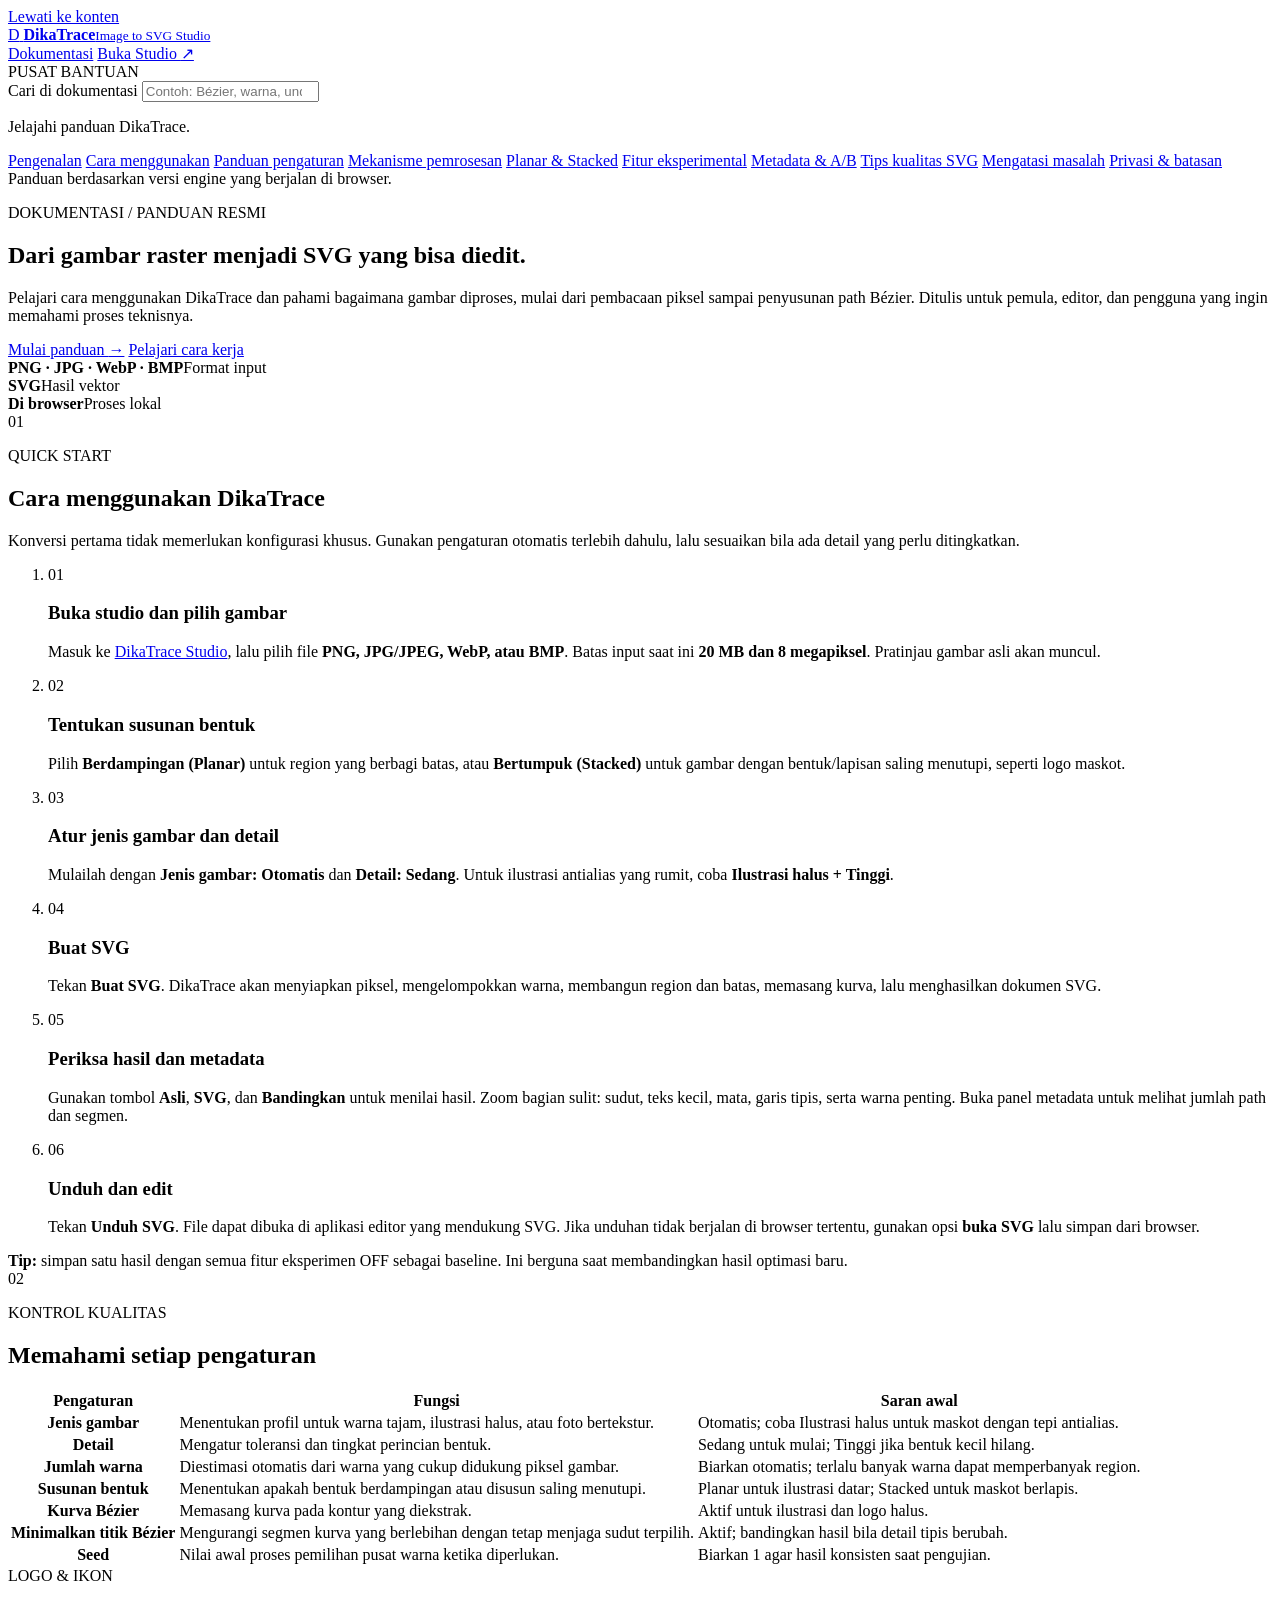
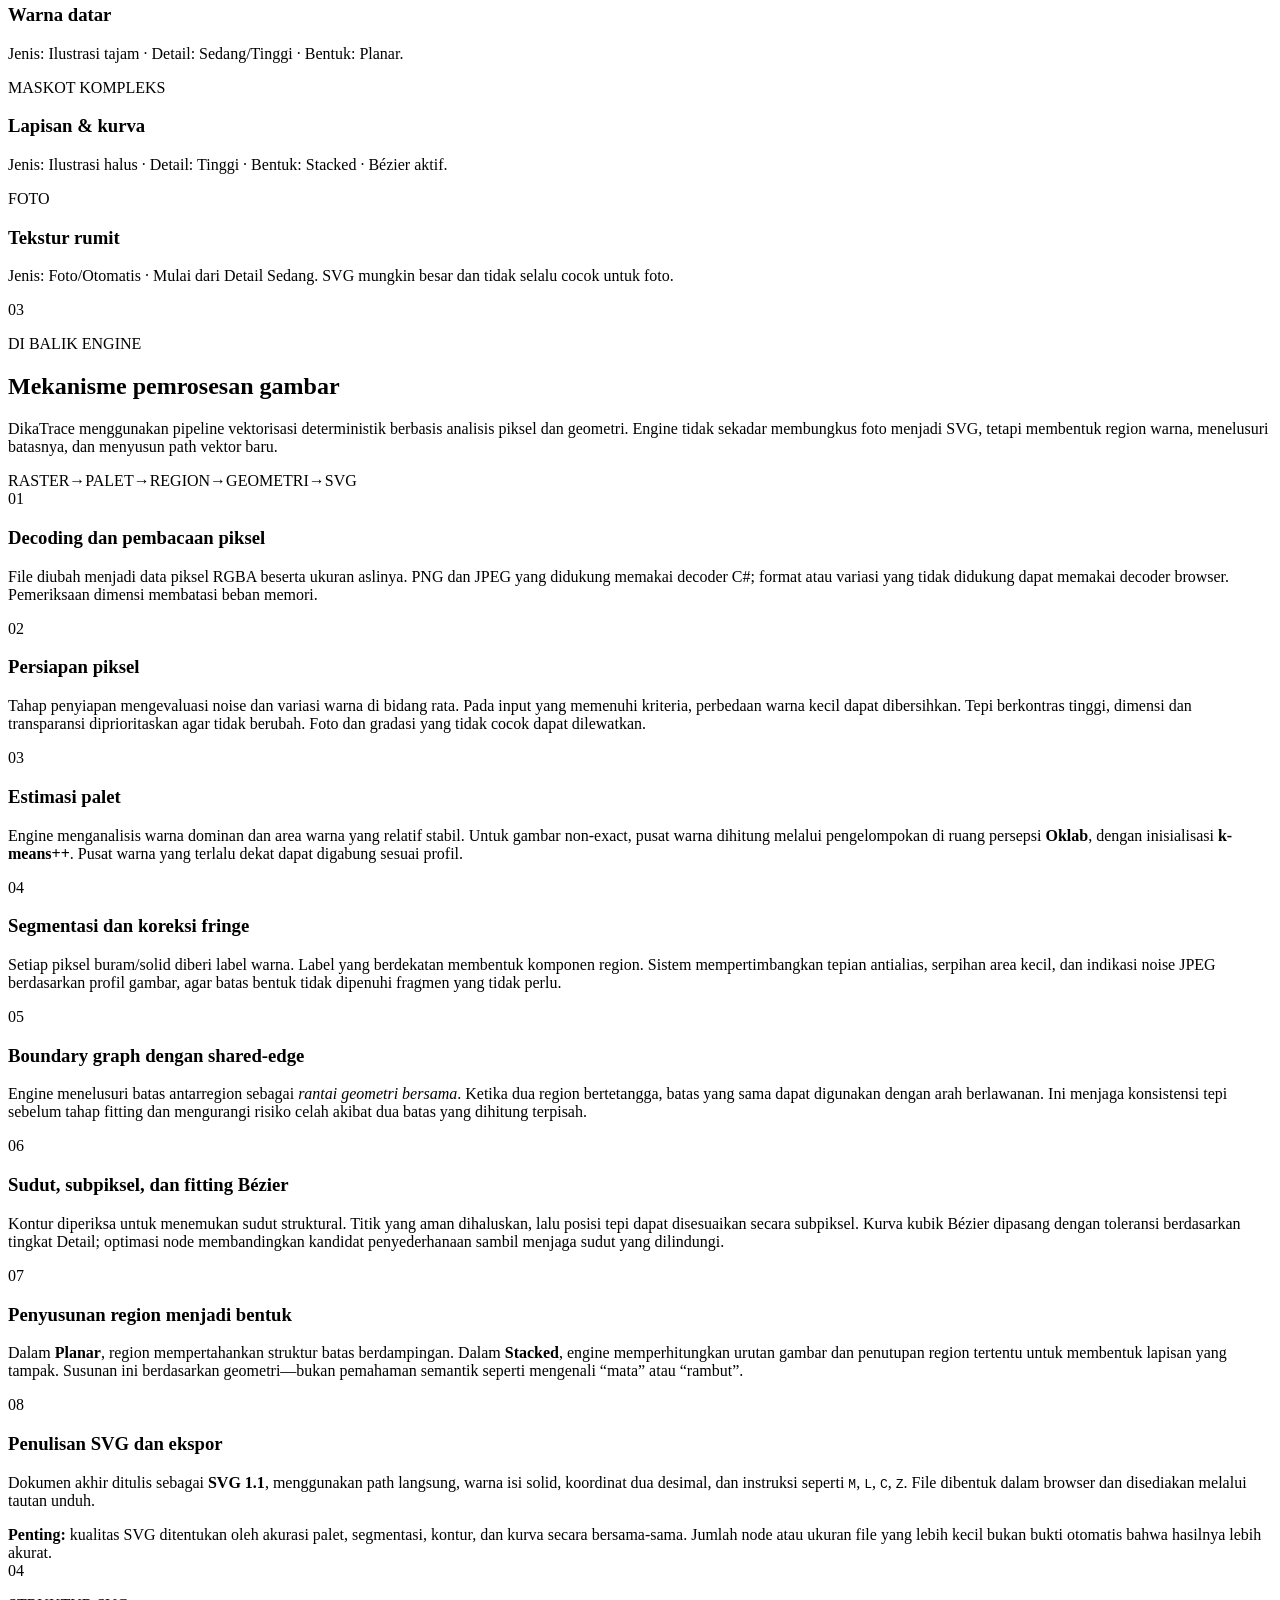
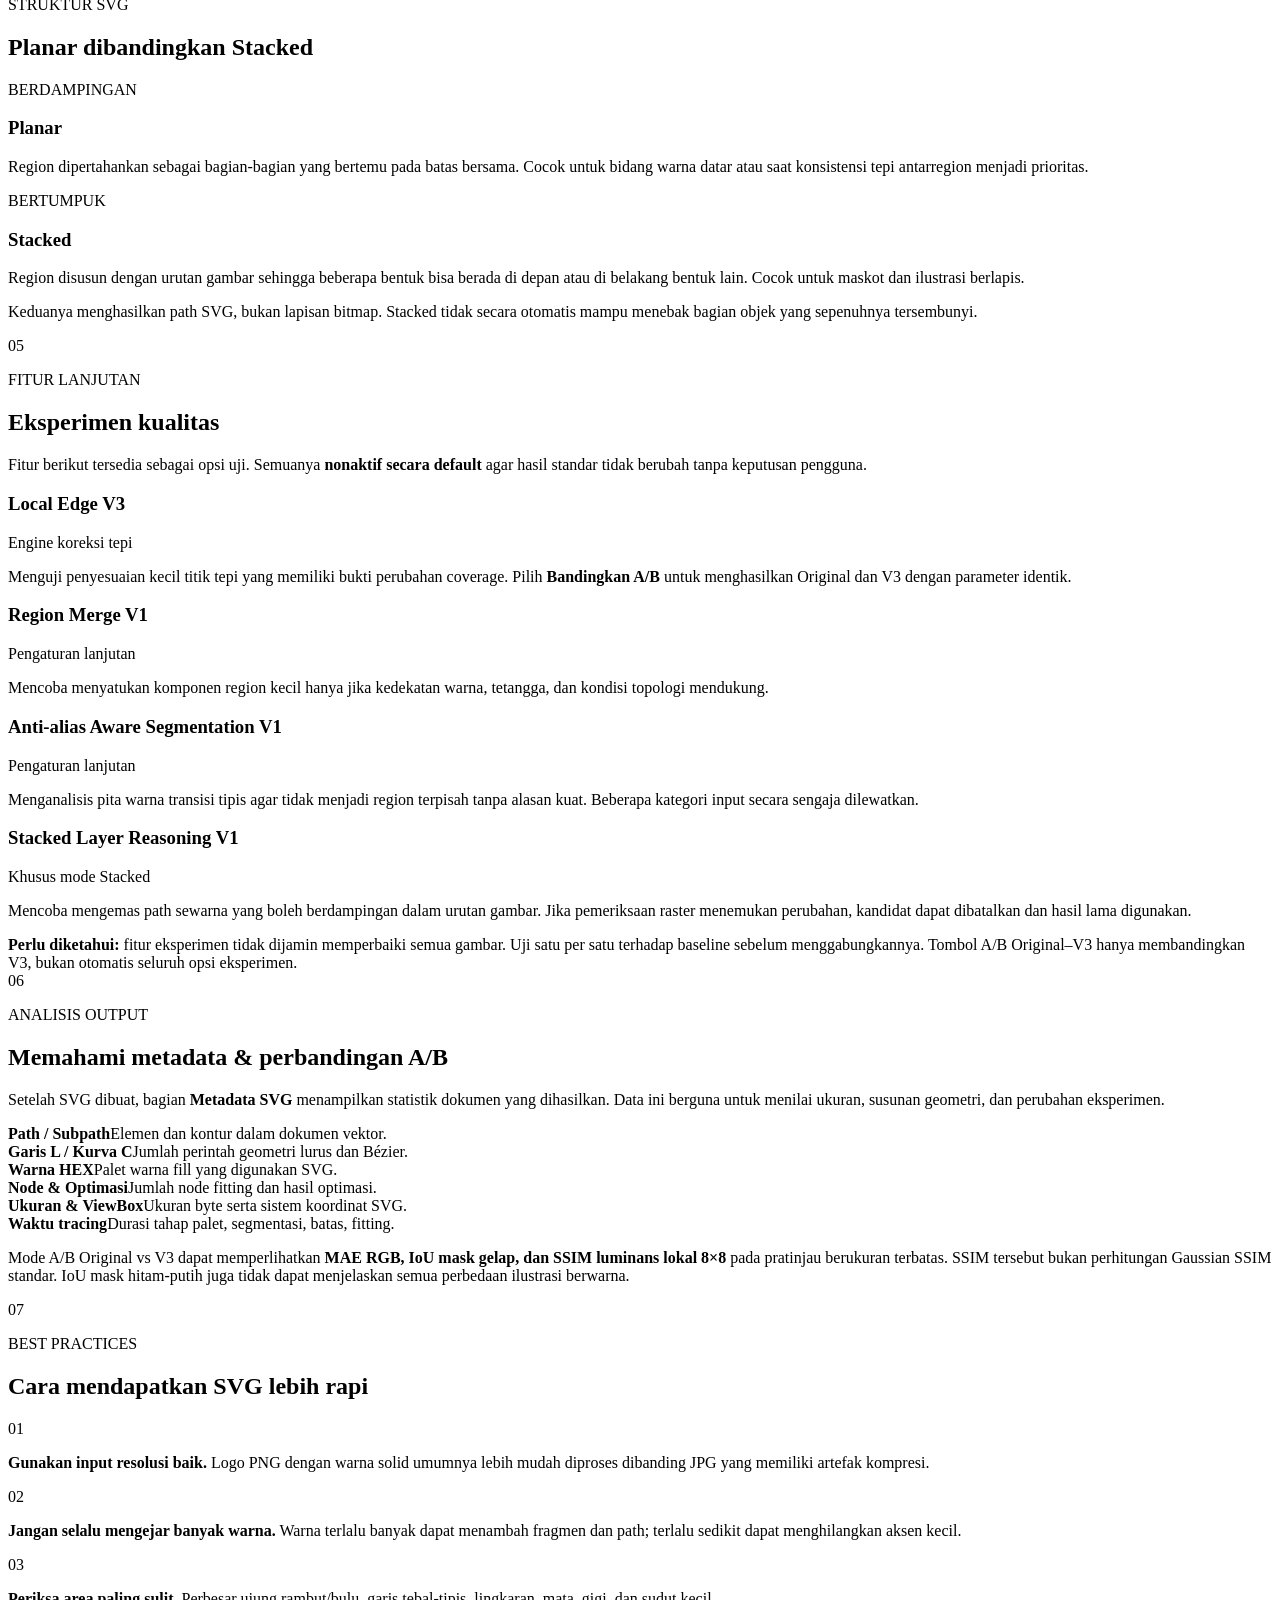
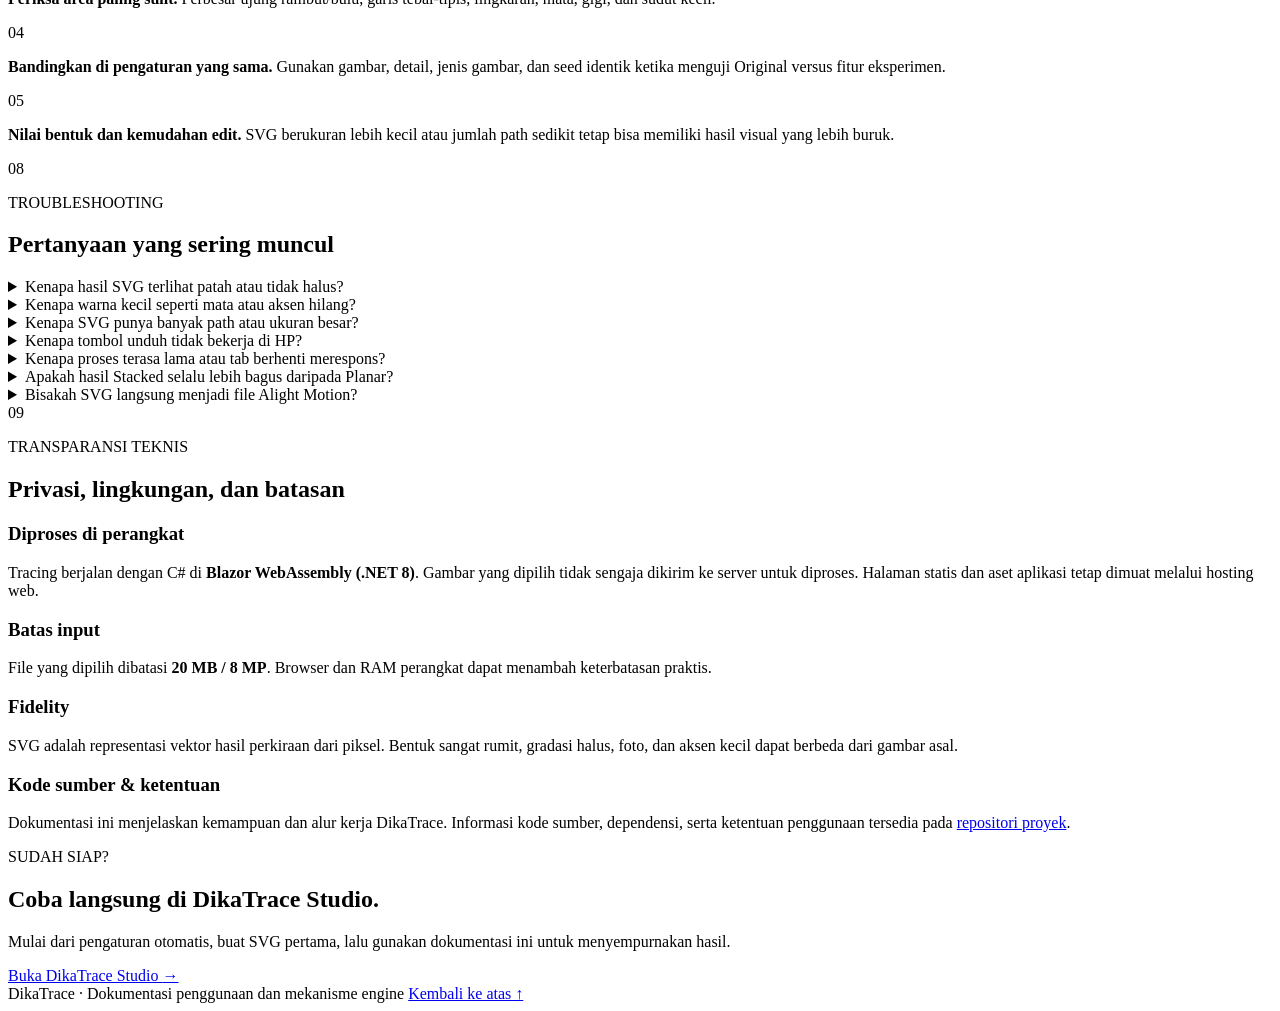
==== Vecto.Browser/wwwroot/docs/index.html @ 9a1c6980 "docs(web): comprehensive Indonesian DikaTrace HTML guide and truthful pipeline walkthrough" ====
<!doctype html>
<html lang="id">
<head>
  <meta charset="utf-8">
  <meta name="viewport" content="width=device-width, initial-scale=1">
  <meta name="theme-color" content="#235b9b">
  <meta name="description" content="Dokumentasi resmi DikaTrace: panduan image-to-SVG, pengaturan kualitas, pipeline vektorisasi, metadata, dan penyelesaian masalah.">
  <title>Dokumentasi DikaTrace — Panduan & Cara Kerja Engine</title>
  <link rel="stylesheet" href="./docs.css?v=1">
  <script type="module" src="./docs.js?v=1"></script>
</head>
<body>
<a class="skip" href="#content">Lewati ke konten</a>
<header class="topbar">
  <div class="topbar-inner">
    <a class="identity" href="../" aria-label="Kembali ke studio DikaTrace">
      <span class="identity-mark" aria-hidden="true">D</span>
      <span><strong>DikaTrace</strong><small>Image to SVG Studio</small></span>
    </a>
    <nav class="top-links" aria-label="Navigasi utama">
      <a class="is-current" href="./" aria-current="page">Dokumentasi</a>
      <a class="studio-link" href="../">Buka Studio <span aria-hidden="true">↗</span></a>
    </nav>
  </div>
</header>
<div class="reading-progress" aria-hidden="true"><span id="reading-progress"></span></div>
<div class="documentation">
  <aside class="sidebar" aria-label="Daftar isi">
    <div class="sidebar-inner">
      <div class="sidebar-caption">PUSAT BANTUAN</div>
      <label class="search-label" for="doc-search">Cari di dokumentasi</label>
      <input id="doc-search" type="search" autocomplete="off" placeholder="Contoh: Bézier, warna, unduh…" aria-describedby="search-result">
      <p id="search-result" class="search-result" aria-live="polite">Jelajahi panduan DikaTrace.</p>
      <nav class="contents" aria-label="Bagian dokumentasi">
        <a href="#pengenalan">Pengenalan</a>
        <a href="#mulai">Cara menggunakan</a>
        <a href="#pengaturan">Panduan pengaturan</a>
        <a href="#pipeline">Mekanisme pemrosesan</a>
        <a href="#mode">Planar & Stacked</a>
        <a href="#eksperimen">Fitur eksperimental</a>
        <a href="#metadata">Metadata & A/B</a>
        <a href="#tips">Tips kualitas SVG</a>
        <a href="#masalah">Mengatasi masalah</a>
        <a href="#privasi">Privasi & batasan</a>
      </nav>
      <div class="sidebar-bottom"><span class="status-dot" aria-hidden="true"></span> Panduan berdasarkan versi engine yang berjalan di browser.</div>
    </div>
  </aside>
  <main class="main" id="content">
    <section id="pengenalan" class="doc-section hero" data-section>
      <p class="eyebrow">DOKUMENTASI / PANDUAN RESMI</p>
      <h1>Dari gambar raster menjadi <span>SVG yang bisa diedit.</span></h1>
      <p class="lead">Pelajari cara menggunakan DikaTrace dan pahami bagaimana gambar diproses, mulai dari pembacaan piksel sampai penyusunan path Bézier. Ditulis untuk pemula, editor, dan pengguna yang ingin memahami proses teknisnya.</p>
      <div class="hero-actions">
        <a class="btn btn-primary" href="#mulai">Mulai panduan <span aria-hidden="true">→</span></a>
        <a class="btn btn-quiet" href="#pipeline">Pelajari cara kerja</a>
      </div>
      <div class="keyfacts" aria-label="Kemampuan utama">
        <div><strong>PNG · JPG · WebP · BMP</strong><span>Format input</span></div>
        <div><strong>SVG</strong><span>Hasil vektor</span></div>
        <div><strong>Di browser</strong><span>Proses lokal</span></div>
      </div>
    </section>

    <section id="mulai" class="doc-section" data-section>
      <div class="section-heading"><span class="section-number">01</span><div><p class="eyebrow">QUICK START</p><h2>Cara menggunakan DikaTrace</h2></div></div>
      <p class="section-intro">Konversi pertama tidak memerlukan konfigurasi khusus. Gunakan pengaturan otomatis terlebih dahulu, lalu sesuaikan bila ada detail yang perlu ditingkatkan.</p>
      <ol class="walkthrough">
        <li><span class="step-icon">01</span><div><h3>Buka studio dan pilih gambar</h3><p>Masuk ke <a href="../">DikaTrace Studio</a>, lalu pilih file <strong>PNG, JPG/JPEG, WebP, atau BMP</strong>. Batas input saat ini <strong>20 MB dan 8 megapiksel</strong>. Pratinjau gambar asli akan muncul.</p></div></li>
        <li><span class="step-icon">02</span><div><h3>Tentukan susunan bentuk</h3><p>Pilih <strong>Berdampingan (Planar)</strong> untuk region yang berbagi batas, atau <strong>Bertumpuk (Stacked)</strong> untuk gambar dengan bentuk/lapisan saling menutupi, seperti logo maskot.</p></div></li>
        <li><span class="step-icon">03</span><div><h3>Atur jenis gambar dan detail</h3><p>Mulailah dengan <strong>Jenis gambar: Otomatis</strong> dan <strong>Detail: Sedang</strong>. Untuk ilustrasi antialias yang rumit, coba <strong>Ilustrasi halus + Tinggi</strong>.</p></div></li>
        <li><span class="step-icon">04</span><div><h3>Buat SVG</h3><p>Tekan <strong>Buat SVG</strong>. DikaTrace akan menyiapkan piksel, mengelompokkan warna, membangun region dan batas, memasang kurva, lalu menghasilkan dokumen SVG.</p></div></li>
        <li><span class="step-icon">05</span><div><h3>Periksa hasil dan metadata</h3><p>Gunakan tombol <strong>Asli</strong>, <strong>SVG</strong>, dan <strong>Bandingkan</strong> untuk menilai hasil. Zoom bagian sulit: sudut, teks kecil, mata, garis tipis, serta warna penting. Buka panel metadata untuk melihat jumlah path dan segmen.</p></div></li>
        <li><span class="step-icon">06</span><div><h3>Unduh dan edit</h3><p>Tekan <strong>Unduh SVG</strong>. File dapat dibuka di aplikasi editor yang mendukung SVG. Jika unduhan tidak berjalan di browser tertentu, gunakan opsi <strong>buka SVG</strong> lalu simpan dari browser.</p></div></li>
      </ol>
      <div class="note"><strong>Tip:</strong> simpan satu hasil dengan semua fitur eksperimen OFF sebagai baseline. Ini berguna saat membandingkan hasil optimasi baru.</div>
    </section>

    <section id="pengaturan" class="doc-section" data-section>
      <div class="section-heading"><span class="section-number">02</span><div><p class="eyebrow">KONTROL KUALITAS</p><h2>Memahami setiap pengaturan</h2></div></div>
      <div class="table-wrap">
        <table>
          <thead><tr><th>Pengaturan</th><th>Fungsi</th><th>Saran awal</th></tr></thead>
          <tbody>
            <tr><th scope="row">Jenis gambar</th><td>Menentukan profil untuk warna tajam, ilustrasi halus, atau foto bertekstur.</td><td>Otomatis; coba Ilustrasi halus untuk maskot dengan tepi antialias.</td></tr>
            <tr><th scope="row">Detail</th><td>Mengatur toleransi dan tingkat perincian bentuk.</td><td>Sedang untuk mulai; Tinggi jika bentuk kecil hilang.</td></tr>
            <tr><th scope="row">Jumlah warna</th><td>Diestimasi otomatis dari warna yang cukup didukung piksel gambar.</td><td>Biarkan otomatis; terlalu banyak warna dapat memperbanyak region.</td></tr>
            <tr><th scope="row">Susunan bentuk</th><td>Menentukan apakah bentuk berdampingan atau disusun saling menutupi.</td><td>Planar untuk ilustrasi datar; Stacked untuk maskot berlapis.</td></tr>
            <tr><th scope="row">Kurva Bézier</th><td>Memasang kurva pada kontur yang diekstrak.</td><td>Aktif untuk ilustrasi dan logo halus.</td></tr>
            <tr><th scope="row">Minimalkan titik Bézier</th><td>Mengurangi segmen kurva yang berlebihan dengan tetap menjaga sudut terpilih.</td><td>Aktif; bandingkan hasil bila detail tipis berubah.</td></tr>
            <tr><th scope="row">Seed</th><td>Nilai awal proses pemilihan pusat warna ketika diperlukan.</td><td>Biarkan 1 agar hasil konsisten saat pengujian.</td></tr>
          </tbody>
        </table>
      </div>
      <div class="preset-grid">
        <article class="preset"><span class="preset-label">LOGO & IKON</span><h3>Warna datar</h3><p>Jenis: Ilustrasi tajam · Detail: Sedang/Tinggi · Bentuk: Planar.</p></article>
        <article class="preset"><span class="preset-label">MASKOT KOMPLEKS</span><h3>Lapisan & kurva</h3><p>Jenis: Ilustrasi halus · Detail: Tinggi · Bentuk: Stacked · Bézier aktif.</p></article>
        <article class="preset"><span class="preset-label">FOTO</span><h3>Tekstur rumit</h3><p>Jenis: Foto/Otomatis · Mulai dari Detail Sedang. SVG mungkin besar dan tidak selalu cocok untuk foto.</p></article>
      </div>
    </section>

    <section id="pipeline" class="doc-section" data-section>
      <div class="section-heading"><span class="section-number">03</span><div><p class="eyebrow">DI BALIK ENGINE</p><h2>Mekanisme pemrosesan gambar</h2></div></div>
      <p class="section-intro">DikaTrace menggunakan pipeline vektorisasi deterministik berbasis analisis piksel dan geometri. Engine tidak sekadar membungkus foto menjadi SVG, tetapi membentuk region warna, menelusuri batasnya, dan menyusun path vektor baru.</p>
      <div class="pipeline-overview" role="img" aria-label="Alur pemrosesan: Input raster, persiapan piksel, palet, segmentasi, boundary graph, fitting Bézier, penyusunan bentuk, SVG">
        <span>RASTER</span><b aria-hidden="true">→</b><span>PALET</span><b aria-hidden="true">→</b><span>REGION</span><b aria-hidden="true">→</b><span>GEOMETRI</span><b aria-hidden="true">→</b><span>SVG</span>
      </div>
      <div class="pipeline-list">
        <article class="pipeline-step"><span>01</span><div><h3>Decoding dan pembacaan piksel</h3><p>File diubah menjadi data piksel RGBA beserta ukuran aslinya. PNG dan JPEG yang didukung memakai decoder C#; format atau variasi yang tidak didukung dapat memakai decoder browser. Pemeriksaan dimensi membatasi beban memori.</p></div></article>
        <article class="pipeline-step"><span>02</span><div><h3>Persiapan piksel</h3><p>Tahap penyiapan mengevaluasi noise dan variasi warna di bidang rata. Pada input yang memenuhi kriteria, perbedaan warna kecil dapat dibersihkan. Tepi berkontras tinggi, dimensi dan transparansi diprioritaskan agar tidak berubah. Foto dan gradasi yang tidak cocok dapat dilewatkan.</p></div></article>
        <article class="pipeline-step"><span>03</span><div><h3>Estimasi palet</h3><p>Engine menganalisis warna dominan dan area warna yang relatif stabil. Untuk gambar non-exact, pusat warna dihitung melalui pengelompokan di ruang persepsi <strong>Oklab</strong>, dengan inisialisasi <strong>k-means++</strong>. Pusat warna yang terlalu dekat dapat digabung sesuai profil.</p></div></article>
        <article class="pipeline-step"><span>04</span><div><h3>Segmentasi dan koreksi fringe</h3><p>Setiap piksel buram/solid diberi label warna. Label yang berdekatan membentuk komponen region. Sistem mempertimbangkan tepian antialias, serpihan area kecil, dan indikasi noise JPEG berdasarkan profil gambar, agar batas bentuk tidak dipenuhi fragmen yang tidak perlu.</p></div></article>
        <article class="pipeline-step"><span>05</span><div><h3>Boundary graph dengan shared-edge</h3><p>Engine menelusuri batas antarregion sebagai <em>rantai geometri bersama</em>. Ketika dua region bertetangga, batas yang sama dapat digunakan dengan arah berlawanan. Ini menjaga konsistensi tepi sebelum tahap fitting dan mengurangi risiko celah akibat dua batas yang dihitung terpisah.</p></div></article>
        <article class="pipeline-step"><span>06</span><div><h3>Sudut, subpiksel, dan fitting Bézier</h3><p>Kontur diperiksa untuk menemukan sudut struktural. Titik yang aman dihaluskan, lalu posisi tepi dapat disesuaikan secara subpiksel. Kurva kubik Bézier dipasang dengan toleransi berdasarkan tingkat Detail; optimasi node membandingkan kandidat penyederhanaan sambil menjaga sudut yang dilindungi.</p></div></article>
        <article class="pipeline-step"><span>07</span><div><h3>Penyusunan region menjadi bentuk</h3><p>Dalam <strong>Planar</strong>, region mempertahankan struktur batas berdampingan. Dalam <strong>Stacked</strong>, engine memperhitungkan urutan gambar dan penutupan region tertentu untuk membentuk lapisan yang tampak. Susunan ini berdasarkan geometri—bukan pemahaman semantik seperti mengenali “mata” atau “rambut”.</p></div></article>
        <article class="pipeline-step"><span>08</span><div><h3>Penulisan SVG dan ekspor</h3><p>Dokumen akhir ditulis sebagai <strong>SVG 1.1</strong>, menggunakan path langsung, warna isi solid, koordinat dua desimal, dan instruksi seperti <code>M</code>, <code>L</code>, <code>C</code>, <code>Z</code>. File dibentuk dalam browser dan disediakan melalui tautan unduh.</p></div></article>
      </div>
      <div class="note"><strong>Penting:</strong> kualitas SVG ditentukan oleh akurasi palet, segmentasi, kontur, dan kurva secara bersama-sama. Jumlah node atau ukuran file yang lebih kecil bukan bukti otomatis bahwa hasilnya lebih akurat.</div>
    </section>

    <section id="mode" class="doc-section" data-section>
      <div class="section-heading"><span class="section-number">04</span><div><p class="eyebrow">STRUKTUR SVG</p><h2>Planar dibandingkan Stacked</h2></div></div>
      <div class="mode-grid">
        <article class="mode-card">
          <div class="mode-visual planar-visual" aria-hidden="true"><i></i><i></i><i></i></div>
          <span class="mode-tag">BERDAMPINGAN</span><h3>Planar</h3>
          <p>Region dipertahankan sebagai bagian-bagian yang bertemu pada batas bersama. Cocok untuk bidang warna datar atau saat konsistensi tepi antarregion menjadi prioritas.</p>
        </article>
        <article class="mode-card">
          <div class="mode-visual stacked-visual" aria-hidden="true"><i></i><i></i><i></i></div>
          <span class="mode-tag">BERTUMPUK</span><h3>Stacked</h3>
          <p>Region disusun dengan urutan gambar sehingga beberapa bentuk bisa berada di depan atau di belakang bentuk lain. Cocok untuk maskot dan ilustrasi berlapis.</p>
        </article>
      </div>
      <p class="fineprint">Keduanya menghasilkan path SVG, bukan lapisan bitmap. Stacked tidak secara otomatis mampu menebak bagian objek yang sepenuhnya tersembunyi.</p>
    </section>

    <section id="eksperimen" class="doc-section" data-section>
      <div class="section-heading"><span class="section-number">05</span><div><p class="eyebrow">FITUR LANJUTAN</p><h2>Eksperimen kualitas</h2></div></div>
      <p class="section-intro">Fitur berikut tersedia sebagai opsi uji. Semuanya <strong>nonaktif secara default</strong> agar hasil standar tidak berubah tanpa keputusan pengguna.</p>
      <div class="feature-list">
        <article><div><h3>Local Edge V3</h3><span>Engine koreksi tepi</span></div><p>Menguji penyesuaian kecil titik tepi yang memiliki bukti perubahan coverage. Pilih <strong>Bandingkan A/B</strong> untuk menghasilkan Original dan V3 dengan parameter identik.</p></article>
        <article><div><h3>Region Merge V1</h3><span>Pengaturan lanjutan</span></div><p>Mencoba menyatukan komponen region kecil hanya jika kedekatan warna, tetangga, dan kondisi topologi mendukung.</p></article>
        <article><div><h3>Anti-alias Aware Segmentation V1</h3><span>Pengaturan lanjutan</span></div><p>Menganalisis pita warna transisi tipis agar tidak menjadi region terpisah tanpa alasan kuat. Beberapa kategori input secara sengaja dilewatkan.</p></article>
        <article><div><h3>Stacked Layer Reasoning V1</h3><span>Khusus mode Stacked</span></div><p>Mencoba mengemas path sewarna yang boleh berdampingan dalam urutan gambar. Jika pemeriksaan raster menemukan perubahan, kandidat dapat dibatalkan dan hasil lama digunakan.</p></article>
      </div>
      <div class="warning"><strong>Perlu diketahui:</strong> fitur eksperimen tidak dijamin memperbaiki semua gambar. Uji satu per satu terhadap baseline sebelum menggabungkannya. Tombol A/B Original–V3 hanya membandingkan V3, bukan otomatis seluruh opsi eksperimen.</div>
    </section>

    <section id="metadata" class="doc-section" data-section>
      <div class="section-heading"><span class="section-number">06</span><div><p class="eyebrow">ANALISIS OUTPUT</p><h2>Memahami metadata & perbandingan A/B</h2></div></div>
      <p>Setelah SVG dibuat, bagian <strong>Metadata SVG</strong> menampilkan statistik dokumen yang dihasilkan. Data ini berguna untuk menilai ukuran, susunan geometri, dan perubahan eksperimen.</p>
      <div class="metric-grid">
        <div><strong>Path / Subpath</strong><span>Elemen dan kontur dalam dokumen vektor.</span></div>
        <div><strong>Garis L / Kurva C</strong><span>Jumlah perintah geometri lurus dan Bézier.</span></div>
        <div><strong>Warna HEX</strong><span>Palet warna fill yang digunakan SVG.</span></div>
        <div><strong>Node & Optimasi</strong><span>Jumlah node fitting dan hasil optimasi.</span></div>
        <div><strong>Ukuran & ViewBox</strong><span>Ukuran byte serta sistem koordinat SVG.</span></div>
        <div><strong>Waktu tracing</strong><span>Durasi tahap palet, segmentasi, batas, fitting.</span></div>
      </div>
      <p>Mode A/B Original vs V3 dapat memperlihatkan <strong>MAE RGB, IoU mask gelap, dan SSIM luminans lokal 8×8</strong> pada pratinjau berukuran terbatas. SSIM tersebut bukan perhitungan Gaussian SSIM standar. IoU mask hitam-putih juga tidak dapat menjelaskan semua perbedaan ilustrasi berwarna.</p>
    </section>

    <section id="tips" class="doc-section" data-section>
      <div class="section-heading"><span class="section-number">07</span><div><p class="eyebrow">BEST PRACTICES</p><h2>Cara mendapatkan SVG lebih rapi</h2></div></div>
      <div class="advice-list">
        <div><span>01</span><p><strong>Gunakan input resolusi baik.</strong> Logo PNG dengan warna solid umumnya lebih mudah diproses dibanding JPG yang memiliki artefak kompresi.</p></div>
        <div><span>02</span><p><strong>Jangan selalu mengejar banyak warna.</strong> Warna terlalu banyak dapat menambah fragmen dan path; terlalu sedikit dapat menghilangkan aksen kecil.</p></div>
        <div><span>03</span><p><strong>Periksa area paling sulit.</strong> Perbesar ujung rambut/bulu, garis tebal-tipis, lingkaran, mata, gigi, dan sudut kecil.</p></div>
        <div><span>04</span><p><strong>Bandingkan di pengaturan yang sama.</strong> Gunakan gambar, detail, jenis gambar, dan seed identik ketika menguji Original versus fitur eksperimen.</p></div>
        <div><span>05</span><p><strong>Nilai bentuk dan kemudahan edit.</strong> SVG berukuran lebih kecil atau jumlah path sedikit tetap bisa memiliki hasil visual yang lebih buruk.</p></div>
      </div>
    </section>

    <section id="masalah" class="doc-section" data-section>
      <div class="section-heading"><span class="section-number">08</span><div><p class="eyebrow">TROUBLESHOOTING</p><h2>Pertanyaan yang sering muncul</h2></div></div>
      <div class="faq">
        <details><summary>Kenapa hasil SVG terlihat patah atau tidak halus?</summary><p>Coba aktifkan Kurva Bézier, naikkan Detail, dan periksa apakah input terlalu kecil atau terkompresi. Jangan langsung mengaktifkan semua eksperimen sekaligus.</p></details>
        <details><summary>Kenapa warna kecil seperti mata atau aksen hilang?</summary><p>Palet otomatis mengutamakan warna yang memiliki dukungan cukup pada sumber. Warna dengan area sangat kecil atau tercampur noise bisa terwakili oleh warna lain. Coba input PNG yang lebih bersih dan bandingkan mode Ilustrasi halus/Tinggi; tidak ada jaminan setiap warna kecil dipertahankan.</p></details>
        <details><summary>Kenapa SVG punya banyak path atau ukuran besar?</summary><p>Gambar rumit memiliki lebih banyak region dan batas. Jumlah path juga dipengaruhi mode Planar/Stacked. Lihat angka segmen L/C dan hasil render, bukan hanya ukuran berkas.</p></details>
        <details><summary>Kenapa tombol unduh tidak bekerja di HP?</summary><p>Coba tautan cadangan <strong>Buka SVG lalu simpan lewat browser</strong>. Beberapa WebView membatasi unduhan dari blob URL. Browser Chrome/Firefox terbaru biasanya lebih kompatibel.</p></details>
        <details><summary>Kenapa proses terasa lama atau tab berhenti merespons?</summary><p>Tracing dan perakitan SVG mengonsumsi CPU dan memori perangkat yang digunakan. Coba input lebih kecil, Detail Sedang, atau kurangi kompleksitas gambar. Pemrosesan lokal tidak otomatis berarti instan.</p></details>
        <details><summary>Apakah hasil Stacked selalu lebih bagus daripada Planar?</summary><p>Tidak. Stacked mengubah struktur tumpukan path dan mungkin lebih cocok untuk gambar tertentu, tetapi bentuk yang sulit tetap perlu dibandingkan secara visual.</p></details>
        <details><summary>Bisakah SVG langsung menjadi file Alight Motion?</summary><p>DikaTrace mengekspor SVG standar. Konversi ke format lain perlu aplikasi atau alat konversi yang mendukung SVG; proses tersebut tidak termasuk ekspor SVG bawaan di halaman ini.</p></details>
      </div>
    </section>

    <section id="privasi" class="doc-section" data-section>
      <div class="section-heading"><span class="section-number">09</span><div><p class="eyebrow">TRANSPARANSI TEKNIS</p><h2>Privasi, lingkungan, dan batasan</h2></div></div>
      <div class="privacy-grid">
        <div><h3>Diproses di perangkat</h3><p>Tracing berjalan dengan C# di <strong>Blazor WebAssembly (.NET 8)</strong>. Gambar yang dipilih tidak sengaja dikirim ke server untuk diproses. Halaman statis dan aset aplikasi tetap dimuat melalui hosting web.</p></div>
        <div><h3>Batas input</h3><p>File yang dipilih dibatasi <strong>20 MB / 8 MP</strong>. Browser dan RAM perangkat dapat menambah keterbatasan praktis.</p></div>
        <div><h3>Fidelity</h3><p>SVG adalah representasi vektor hasil perkiraan dari piksel. Bentuk sangat rumit, gradasi halus, foto, dan aksen kecil dapat berbeda dari gambar asal.</p></div>
        <div><h3>Kode sumber & ketentuan</h3><p>Dokumentasi ini menjelaskan kemampuan dan alur kerja DikaTrace. Informasi kode sumber, dependensi, serta ketentuan penggunaan tersedia pada <a href="https://github.com/akidwush/Vectowasm" target="_blank" rel="noopener noreferrer">repositori proyek</a>.</p></div>
      </div>
    </section>

    <section class="end-cta" aria-label="Buka aplikasi">
      <p class="eyebrow">SUDAH SIAP?</p>
      <h2>Coba langsung di DikaTrace Studio.</h2>
      <p>Mulai dari pengaturan otomatis, buat SVG pertama, lalu gunakan dokumentasi ini untuk menyempurnakan hasil.</p>
      <a class="btn btn-light" href="../">Buka DikaTrace Studio <span aria-hidden="true">→</span></a>
    </section>
    <footer class="footer">
      <span>DikaTrace · Dokumentasi penggunaan dan mekanisme engine</span>
      <a href="#pengenalan">Kembali ke atas ↑</a>
    </footer>
  </main>
</div>
</body>
</html>
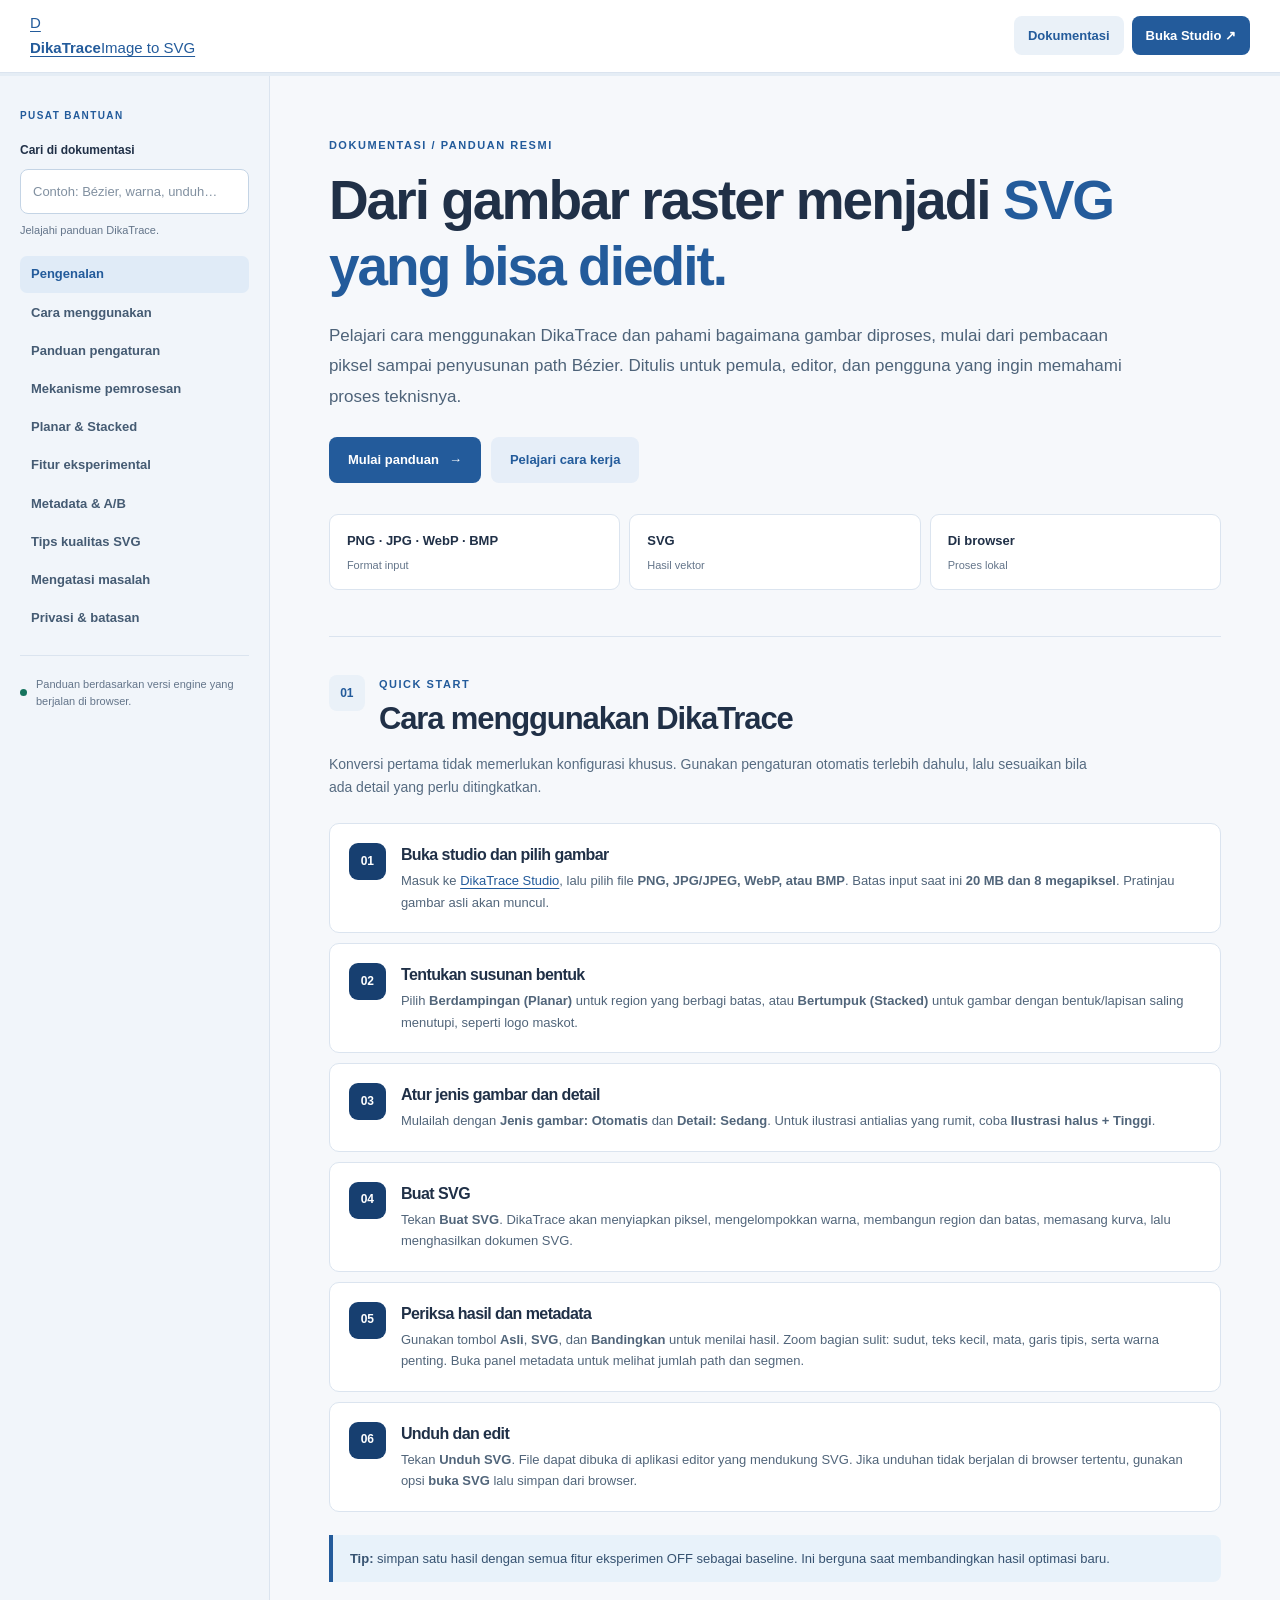
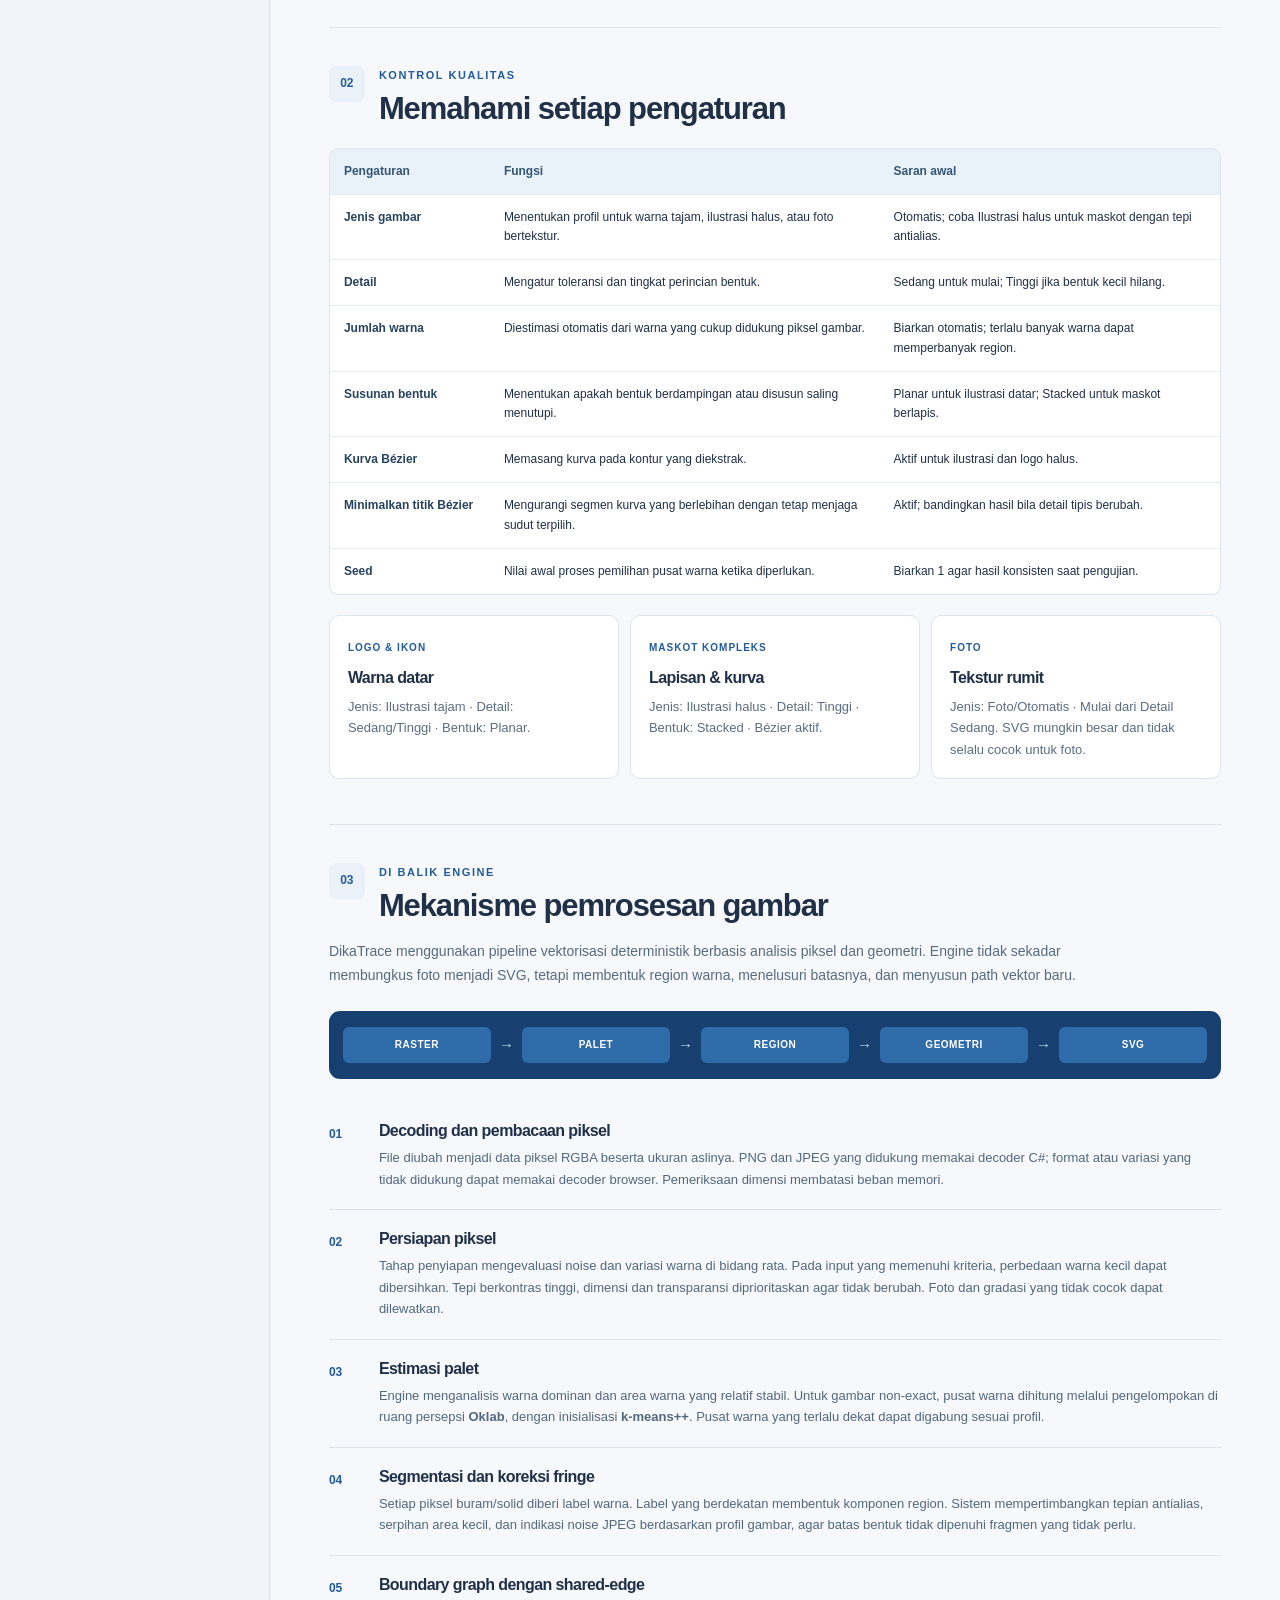
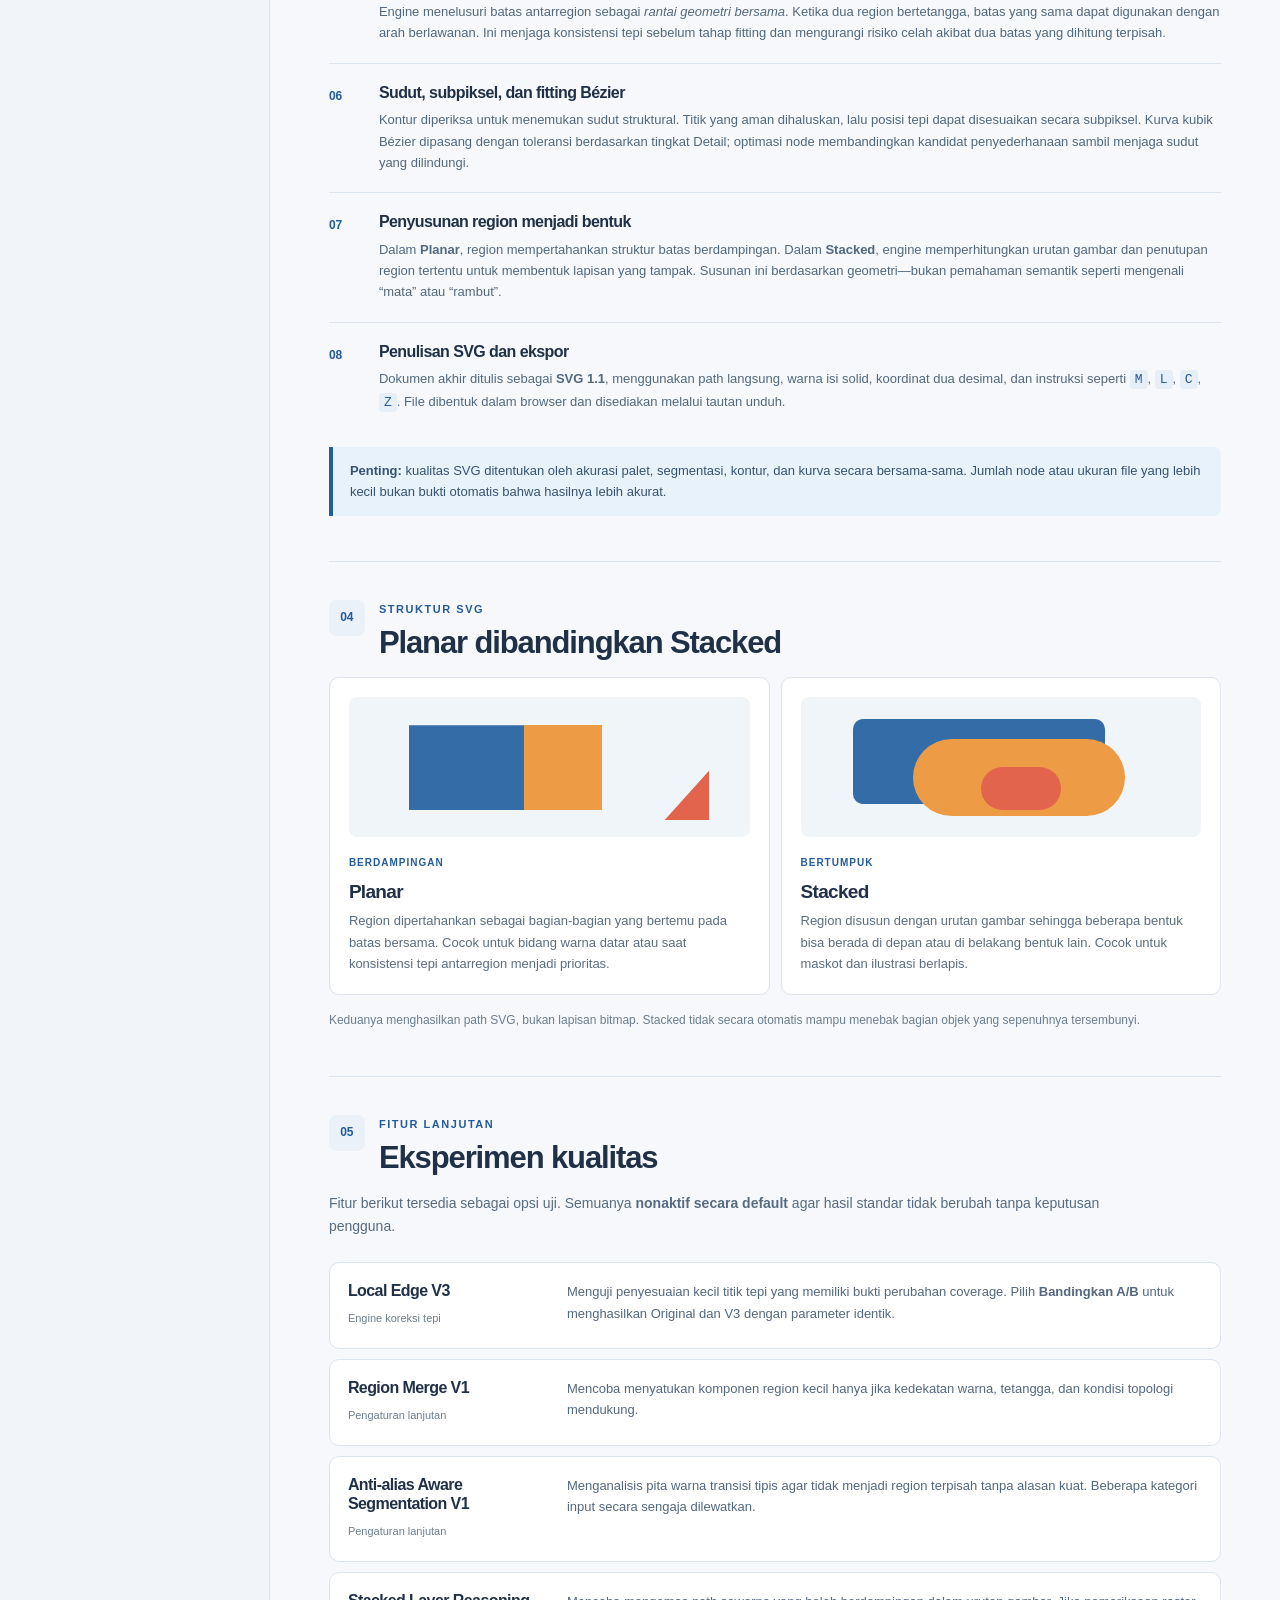
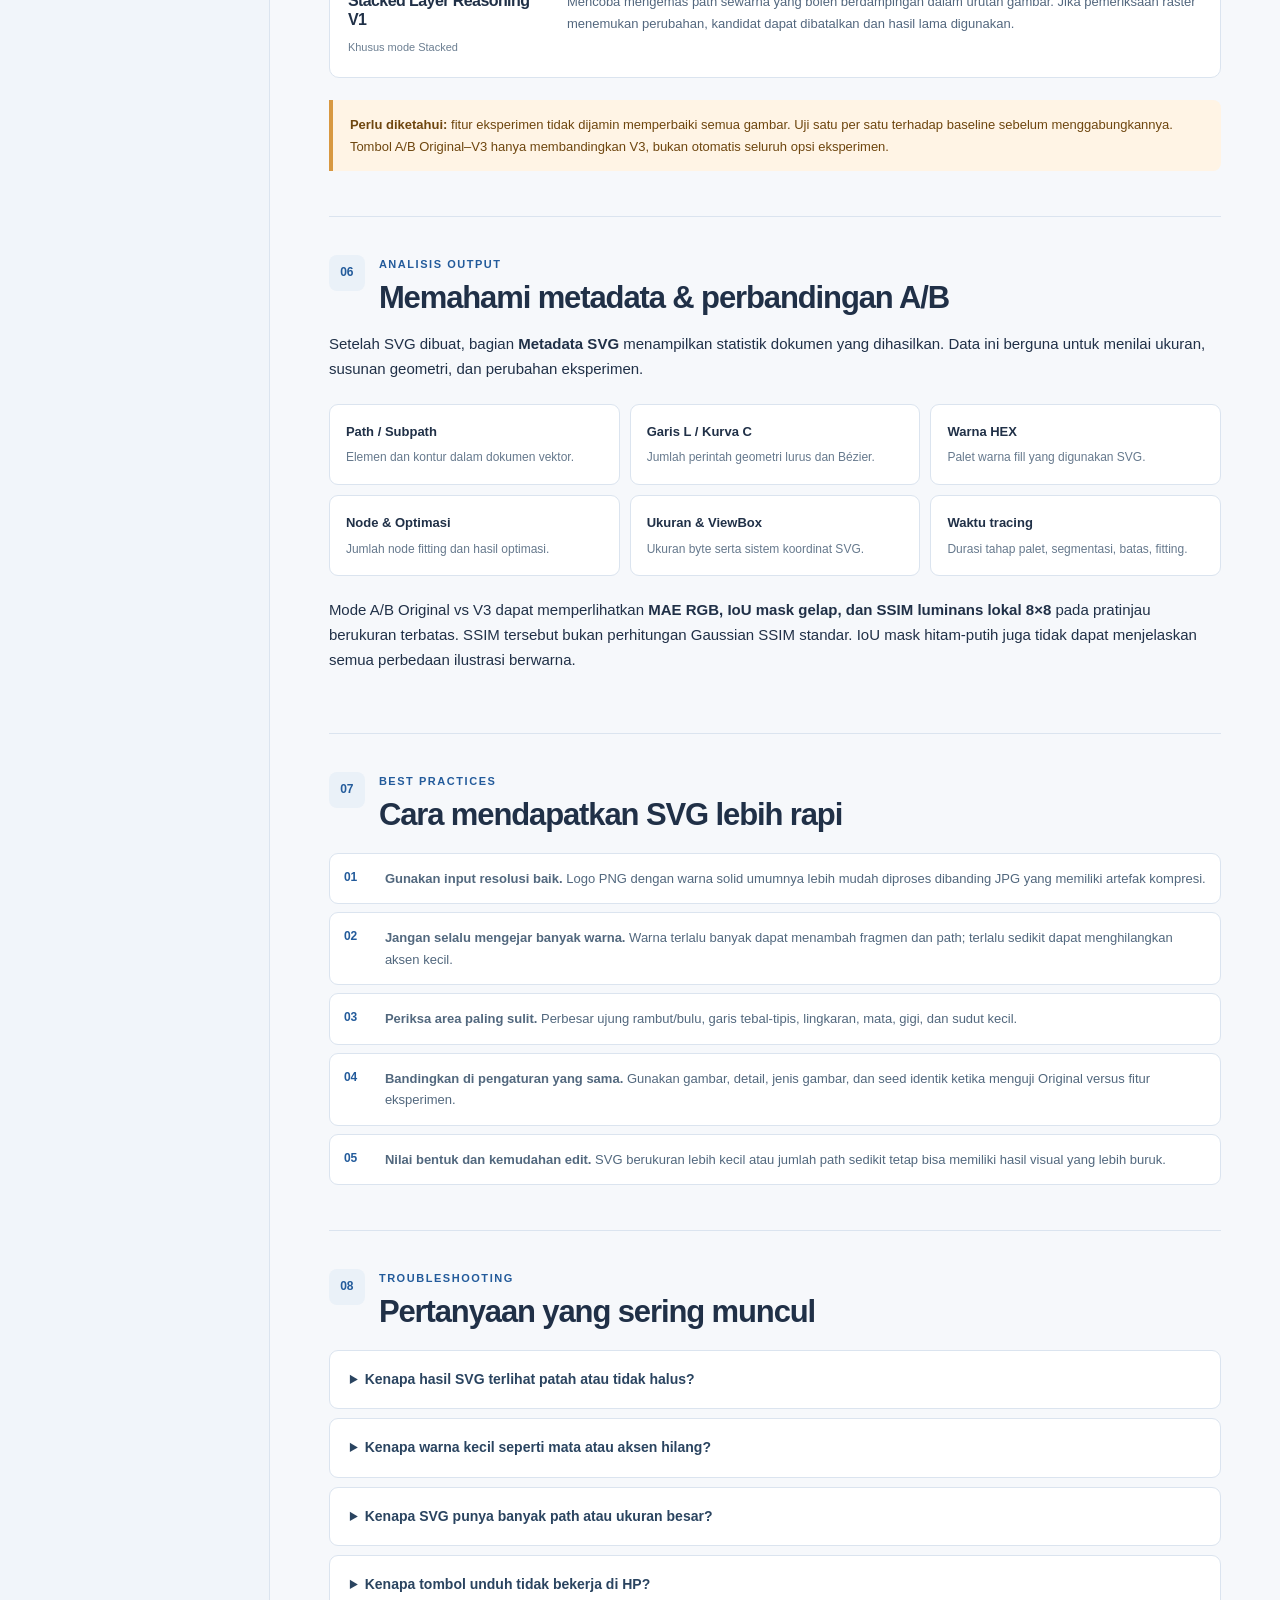
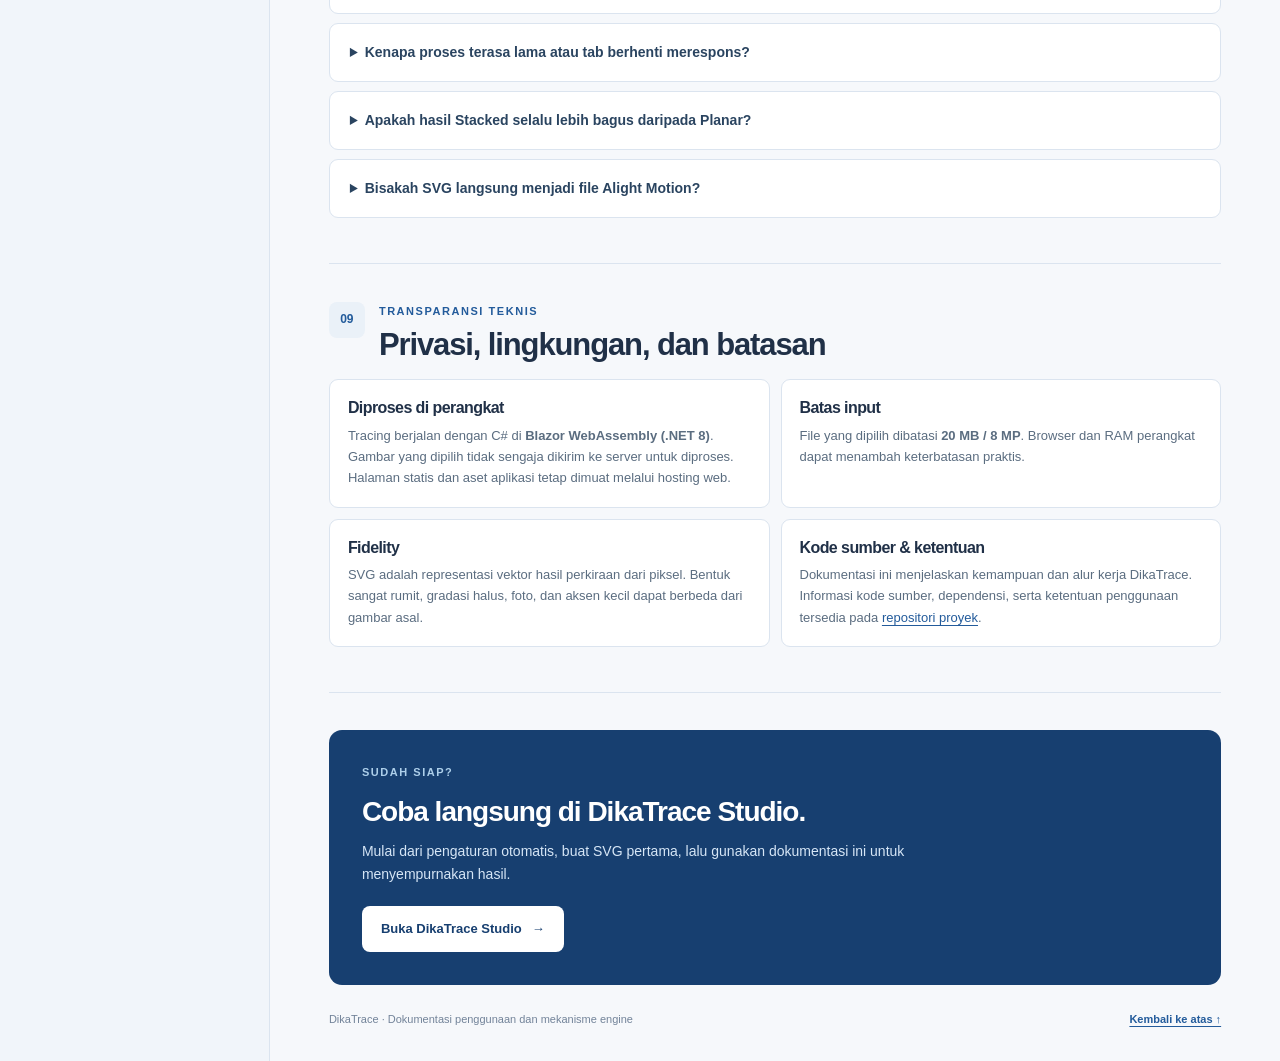
==== commit f6974a8d: "fix(docs): reuse exact DikaTrace Studio gold D mark, brand title/subtitle and header theme color" ====
--- a/Vecto.Browser/wwwroot/docs/index.html
+++ b/Vecto.Browser/wwwroot/docs/index.html
@@ -3,19 +3,19 @@
 <head>
   <meta charset="utf-8">
   <meta name="viewport" content="width=device-width, initial-scale=1">
-  <meta name="theme-color" content="#235b9b">
+  <meta name="theme-color" content="#245c9b">
   <meta name="description" content="Dokumentasi resmi DikaTrace: panduan image-to-SVG, pengaturan kualitas, pipeline vektorisasi, metadata, dan penyelesaian masalah.">
   <title>Dokumentasi DikaTrace — Panduan & Cara Kerja Engine</title>
-  <link rel="stylesheet" href="./docs.css?v=1">
+  <link rel="stylesheet" href="./docs.css?v=2">
   <script type="module" src="./docs.js?v=1"></script>
 </head>
 <body>
 <a class="skip" href="#content">Lewati ke konten</a>
 <header class="topbar">
   <div class="topbar-inner">
-    <a class="identity" href="../" aria-label="Kembali ke studio DikaTrace">
-      <span class="identity-mark" aria-hidden="true">D</span>
-      <span><strong>DikaTrace</strong><small>Image to SVG Studio</small></span>
+    <a class="brand" href="../" aria-label="DikaTrace — kembali ke studio">
+      <span class="brand-initial" aria-hidden="true">D</span>
+      <div class="brand-name"><strong>DikaTrace</strong><span>Image to SVG</span></div>
     </a>
     <nav class="top-links" aria-label="Navigasi utama">
       <a class="is-current" href="./" aria-current="page">Dokumentasi</a>
--- a/Vecto.Browser/wwwroot/docs/docs.css
+++ b/Vecto.Browser/wwwroot/docs/docs.css
@@ -0,0 +1,199 @@
+/* DikaTrace Docs — flat, responsive, typography-first. No images or third-party CSS. */
+:root {
+  --ink:#203047; --muted:#64758a; --navy:#173f70; --blue:#235b9b;
+  --blue-2:#2b6bb1; --soft:#eaf1f8; --surface:#ffffff; --paper:#f6f8fb;
+  --line:#dbe4ef; --green:#15735d; --warn:#8e4e09;
+  font-family:Inter,ui-sans-serif,-apple-system,BlinkMacSystemFont,"Segoe UI",Arial,sans-serif;
+  color:var(--ink);background:var(--paper);font-size:15px;line-height:1.65;
+}
+*{box-sizing:border-box}
+html{scroll-behavior:smooth;scroll-padding-top:96px}
+body{margin:0;min-width:280px}
+a{color:var(--blue);text-underline-offset:3px}
+a:hover{color:var(--navy)}
+button,input{font:inherit}
+a:focus-visible,button:focus-visible,input:focus-visible,summary:focus-visible{
+  outline:3px solid #8ab8ee;outline-offset:3px
+}
+[hidden]{display:none!important}
+.skip{position:fixed;top:-100px;left:10px;z-index:30;padding:10px 15px;background:white}
+.skip:focus{top:10px}
+.topbar{background:#fff;border-bottom:1px solid var(--line);position:sticky;top:0;z-index:10}
+.topbar-inner{max-width:1440px;margin:auto;padding:11px 30px;display:flex;align-items:center;justify-content:space-between;gap:20px}
+.identity{display:flex;align-items:center;gap:11px;text-decoration:none;color:var(--ink)}
+.identity-mark{display:grid;place-items:center;width:42px;height:42px;flex-shrink:0;background:var(--blue);color:#fff;font-family:Georgia,serif;font-size:29px;font-weight:700;border-radius:9px}
+.identity strong{display:block;letter-spacing:-.035em;font-size:20px;line-height:1.25}
+.identity small{display:block;color:var(--muted);font-size:11px;line-height:1.3}
+.top-links{display:flex;gap:8px;align-items:center;white-space:nowrap}
+.top-links a{font-size:13px;text-decoration:none;font-weight:650;padding:9px 14px;border-radius:8px}
+.top-links .is-current{color:var(--blue);background:var(--soft)}
+.top-links .studio-link{color:#fff;background:var(--blue)}
+.top-links .studio-link:hover{background:var(--navy)}
+.reading-progress{height:3px;background:#e5edf5;position:sticky;top:65px;z-index:11}
+.reading-progress span{display:block;background:var(--green);width:0;height:100%;transition:width .1s linear}
+.documentation{display:grid;grid-template-columns:minmax(230px,270px) minmax(0,1fr);max-width:1440px;margin:0 auto}
+.sidebar{border-right:1px solid var(--line);min-width:0;background:#f1f5fa}
+.sidebar-inner{position:sticky;top:78px;padding:29px 20px 30px;max-height:calc(100dvh - 84px);overflow-y:auto}
+.sidebar-caption{color:var(--blue);font-size:10px;letter-spacing:.14em;font-weight:800;margin-bottom:17px}
+.search-label{display:block;font-size:12px;font-weight:700;margin-bottom:8px}
+#doc-search{width:100%;border:1px solid #c4d4e5;background:#fff;border-radius:8px;padding:11px 12px;font-size:13px;color:var(--ink);appearance:auto}
+#doc-search::placeholder{color:#8190a0}
+.search-result{font-size:11px;color:var(--muted);margin:7px 0 17px;min-height:17px}
+.contents{display:flex;flex-direction:column;gap:2px}
+.contents a{color:#455b73;text-decoration:none;font-size:13px;font-weight:550;border-radius:7px;padding:9px 11px;line-height:1.4}
+.contents a:hover,.contents a.active{color:var(--blue);background:#e0ebf7}
+.contents a.active{font-weight:750}
+.sidebar-bottom{display:flex;align-items:center;gap:9px;color:var(--muted);font-size:11px;border-top:1px solid var(--line);padding-top:20px;margin-top:19px;line-height:1.5}
+.status-dot{flex:0 0 7px;width:7px;height:7px;background:var(--green);border-radius:50%}
+.main{min-width:0;padding:29px clamp(20px,4.6vw,72px) 35px;max-width:1100px;width:100%;margin:0 auto}
+.doc-section{padding:38px 0 45px;border-bottom:1px solid var(--line);scroll-margin-top:95px}
+.hero{padding-top:31px;padding-bottom:46px}
+.eyebrow{font-size:11px;font-weight:800;letter-spacing:.14em;color:var(--blue);margin:0 0 13px}
+h1,h2,h3,p{overflow-wrap:break-word}
+h1,h2,h3{line-height:1.2;letter-spacing:-.036em}
+h1{max-width:830px;font-weight:800;font-size:clamp(32px,4.4vw,55px);margin:0}
+h1 span{color:var(--blue)}
+h2{font-size:clamp(23px,2.6vw,31px);margin:0}
+h3{font-size:16px;margin:0 0 7px;font-weight:750}
+p{margin:0 0 15px}
+.lead{font-size:clamp(14px,1.7vw,17px);color:#4e6379;line-height:1.8;max-width:800px;margin:22px 0 25px}
+.hero-actions{display:flex;gap:10px;flex-wrap:wrap}
+.btn{display:inline-flex;gap:10px;align-items:center;justify-content:center;padding:12px 19px;font-weight:750;font-size:13px;text-decoration:none;border-radius:8px}
+.btn-primary{background:var(--blue);color:#fff}
+.btn-primary:hover{background:var(--navy);color:#fff}
+.btn-quiet{background:#e6eef8;color:var(--blue)}
+.btn-light{background:white;color:var(--navy)}
+.keyfacts{display:grid;grid-template-columns:repeat(3,minmax(0,1fr));gap:9px;margin-top:31px}
+.keyfacts>div{padding:15px 17px;background:#fff;border:1px solid var(--line);border-radius:9px;min-width:0}
+.keyfacts strong{display:block;font-size:13px}
+.keyfacts span{display:block;font-size:11px;color:var(--muted);margin-top:5px}
+.section-heading{display:flex;gap:14px;align-items:start;margin-bottom:16px}
+.section-number{width:36px;height:36px;flex:0 0 36px;border-radius:8px;color:var(--blue);background:var(--soft);font-size:12px;font-weight:800;display:grid;place-items:center}
+.section-heading .eyebrow{margin:0 0 6px}
+.section-intro{color:#566b81;max-width:780px;font-size:14px;margin-bottom:24px}
+.walkthrough{padding:0;margin:23px 0;list-style:none;display:grid;gap:10px}
+.walkthrough>li{display:flex;align-items:flex-start;gap:15px;background:#fff;border:1px solid var(--line);padding:19px;border-radius:10px}
+.step-icon{display:grid;place-items:center;background:var(--navy);color:white;width:37px;height:37px;border-radius:9px;flex:0 0 37px;font-size:12px;font-weight:800}
+.walkthrough h3{margin:2px 0 6px}
+.walkthrough p{margin:0;font-size:13px;color:#51657a}
+.note{background:#e8f2fa;border-left:4px solid var(--blue);color:#375371;padding:13px 17px;border-radius:0 8px 8px 0;font-size:13px;line-height:1.65}
+.warning{background:#fff4e5;border-left:4px solid #d89840;color:#6e460f;padding:14px 17px;border-radius:0 8px 8px 0;font-size:13px}
+.table-wrap{overflow:auto;background:white;border:1px solid var(--line);border-radius:9px;margin:20px 0}
+table{border-collapse:collapse;width:100%;min-width:570px}
+th,td{font-size:12px;text-align:left;vertical-align:top;padding:13px 14px;border-bottom:1px solid #e5ecf3;line-height:1.6}
+thead th{background:#e9f1f9;color:#345574;font-size:12px}
+tbody th{width:160px;color:#28435e}
+tbody tr:last-child td,tbody tr:last-child th{border-bottom:0}
+.preset-grid,.mode-grid,.privacy-grid{display:grid;grid-template-columns:repeat(2,minmax(0,1fr));gap:11px}
+.preset-grid{grid-template-columns:repeat(3,minmax(0,1fr))}
+.preset{background:#fff;border:1px solid var(--line);border-radius:10px;padding:18px}
+.preset-label,.mode-tag{color:var(--blue);letter-spacing:.1em;font-weight:800;font-size:10px}
+.preset h3{margin:9px 0}
+.preset p,.mode-card p,.privacy-grid p{color:#5b6d80;font-size:13px;margin-bottom:0}
+.pipeline-overview{background:var(--navy);color:#fff;border-radius:11px;padding:16px 14px;display:flex;align-items:center;justify-content:space-between;gap:8px;flex-wrap:wrap;margin:23px 0}
+.pipeline-overview span{background:#2f6ba9;border-radius:6px;flex:1 1 93px;min-width:65px;padding:10px 7px;text-align:center;font-size:10px;font-weight:800;letter-spacing:.05em}
+.pipeline-overview b{font-size:15px;font-weight:600;color:#bfd7ed}
+.pipeline-list{display:grid;gap:0}
+.pipeline-step{display:flex;gap:18px;padding:19px 0;border-bottom:1px solid var(--line)}
+.pipeline-step:last-child{border-bottom:0}
+.pipeline-step>span{color:var(--blue);font-size:12px;font-weight:800;flex:0 0 32px;padding-top:4px}
+.pipeline-step h3{margin:0 0 7px}
+.pipeline-step p{color:#52687e;font-size:13px;margin:0}
+.pipeline-step code{background:#e6eef8;color:#245b98;padding:2px 5px;border-radius:4px}
+#pipeline .note{margin-top:15px}
+.mode-card{border:1px solid var(--line);border-radius:10px;padding:19px;background:#fff}
+.mode-visual{height:140px;background:#f0f5fa;border-radius:8px;position:relative;overflow:hidden;margin-bottom:18px}
+.mode-visual i{display:block;position:absolute;width:115px;height:85px}
+.planar-visual i:first-child{left:15%;top:28px;background:#346ca8;clip-path:polygon(0 0,100% 0,100% 100%,0 100%)}
+.planar-visual i:nth-child(2){left:calc(15% + 115px);top:28px;background:#ed9c45;width:78px}
+.planar-visual i:nth-child(3){right:10%;bottom:17px;background:#e2644c;width:45px;height:50px;clip-path:polygon(0 100%,100% 100%,100% 0)}
+.stacked-visual i:first-child{left:13%;top:22px;background:#346ca8;width:63%;height:85px;border-radius:10px}
+.stacked-visual i:nth-child(2){left:28%;top:42px;background:#ed9c45;width:53%;height:77px;border-radius:45px}
+.stacked-visual i:nth-child(3){left:45%;top:70px;background:#e2644c;width:20%;height:43px;border-radius:45px}
+.mode-tag{display:block;margin-bottom:9px}
+.mode-card h3{font-size:19px}
+.fineprint{font-size:12px;color:#6b7d91;margin:16px 0 0}
+.feature-list{display:grid;gap:10px;margin:19px 0 22px}
+.feature-list article{background:#fff;border:1px solid var(--line);border-radius:10px;padding:18px;display:grid;grid-template-columns:minmax(140px,200px) minmax(0,1fr);gap:19px}
+.feature-list article h3{margin:0 0 5px}
+.feature-list article span{font-size:11px;color:#6b7e91}
+.feature-list article p{margin:0;font-size:13px;color:#53677e}
+.metric-grid{display:grid;grid-template-columns:repeat(3,minmax(0,1fr));gap:10px;margin:22px 0}
+.metric-grid>div{background:#fff;border:1px solid var(--line);border-radius:9px;padding:16px}
+.metric-grid strong{display:block;font-size:13px;margin-bottom:6px}
+.metric-grid span{font-size:12px;color:#66798d;display:block}
+.advice-list{display:grid;gap:8px;margin-top:20px}
+.advice-list>div{display:flex;gap:15px;align-items:start;padding:14px;background:white;border:1px solid var(--line);border-radius:9px}
+.advice-list span{font-weight:800;color:var(--blue);font-size:12px;flex:0 0 26px}
+.advice-list p{font-size:13px;margin:0;color:#52687e}
+.faq{display:grid;gap:9px;margin-top:20px}
+.faq details{background:#fff;border:1px solid var(--line);border-radius:9px;padding:0 16px}
+.faq summary{font-size:14px;font-weight:700;padding:17px 4px;cursor:pointer;color:#2a4460}
+.faq details[open]{background:#f9fbfe;border-color:#b8cfe7}
+.faq details p{font-size:13px;color:#53677d;margin:0 4px 17px}
+.privacy-grid>div{background:white;border:1px solid var(--line);border-radius:9px;padding:18px}
+.end-cta{background:var(--navy);border-radius:13px;color:white;padding:33px;scroll-margin-top:100px;margin-top:37px}
+.end-cta .eyebrow{color:#adcfea}
+.end-cta h2{font-size:28px;margin:0 0 12px}
+.end-cta p:not(.eyebrow){font-size:14px;color:#d6e6f6;max-width:620px}
+.end-cta .btn{margin-top:5px}
+.footer{display:flex;justify-content:space-between;gap:12px;color:#728399;font-size:11px;padding:25px 0 0}
+.footer a{font-weight:650}
+@media(max-width:1080px){
+  .documentation{grid-template-columns:220px minmax(0,1fr)}
+  .main{padding:25px 26px}
+  .sidebar-inner{padding:24px 13px}
+  .preset-grid{grid-template-columns:1fr 1fr}
+}
+@media(max-width:760px){
+  html{scroll-padding-top:86px}
+  .topbar-inner{padding:9px 14px}
+  .reading-progress{top:60px}
+  .documentation{display:block}
+  .sidebar{border-right:0;border-bottom:1px solid var(--line);background:#f1f5fa}
+  .sidebar-inner{position:static;max-height:none;overflow:visible;padding:12px 15px}
+  .sidebar-caption,.sidebar-bottom{display:none}
+  .search-label{font-size:11px;margin:0 0 5px}
+  #doc-search{padding:9px 12px}
+  .search-result{margin:5px 0 7px}
+  .contents{flex-direction:row;overflow-x:auto;gap:5px;padding-bottom:6px;scrollbar-width:thin}
+  .contents a{white-space:nowrap;padding:7px 10px;background:#e7eef6;border-radius:6px;font-size:12px;flex-shrink:0}
+  .main{max-width:none;padding:18px 18px 35px}
+  .hero{padding-top:14px}
+  .doc-section{scroll-margin-top:80px;padding:29px 0 34px}
+  .section-number{width:30px;height:30px;flex-basis:30px}
+  .preset-grid,.metric-grid{grid-template-columns:repeat(2,minmax(0,1fr))}
+  .pipeline-overview{justify-content:flex-start}
+  .pipeline-overview span{flex-basis:25%}
+}
+@media(max-width:480px){
+  :root{font-size:14px}
+  .topbar-inner{gap:6px}
+  .identity{gap:7px}
+  .identity-mark{width:34px;height:34px;font-size:23px;border-radius:7px}
+  .identity strong{font-size:16px}
+  .identity small{font-size:9px}
+  .top-links{gap:4px}
+  .top-links a{padding:8px 9px;font-size:11px}
+  .main{padding:16px 14px 26px}
+  .hero{padding-top:12px}
+  .hero-actions .btn{flex:1 1 auto;padding:11px 12px}
+  .keyfacts{grid-template-columns:1fr 1fr}
+  .keyfacts>div{padding:12px}
+  .keyfacts>div:last-child{grid-column:1 / -1}
+  .walkthrough>li{padding:14px;gap:10px}
+  .step-icon{width:31px;height:31px;flex-basis:31px;border-radius:7px}
+  .preset-grid,.mode-grid,.metric-grid,.privacy-grid{grid-template-columns:1fr}
+  .feature-list article{grid-template-columns:1fr;gap:7px}
+  .section-heading{gap:9px}
+  .pipeline-overview{gap:4px;padding:10px}
+  .pipeline-overview span{font-size:9px;flex-basis:29%}
+  .pipeline-overview b{font-size:11px}
+  .end-cta{padding:23px 18px}
+  .end-cta h2{font-size:23px}
+  .footer{flex-direction:column}
+}
+@media(prefers-reduced-motion:reduce){
+  html{scroll-behavior:auto}
+  *,*::before,*::after{transition:none!important;animation:none!important}
+}
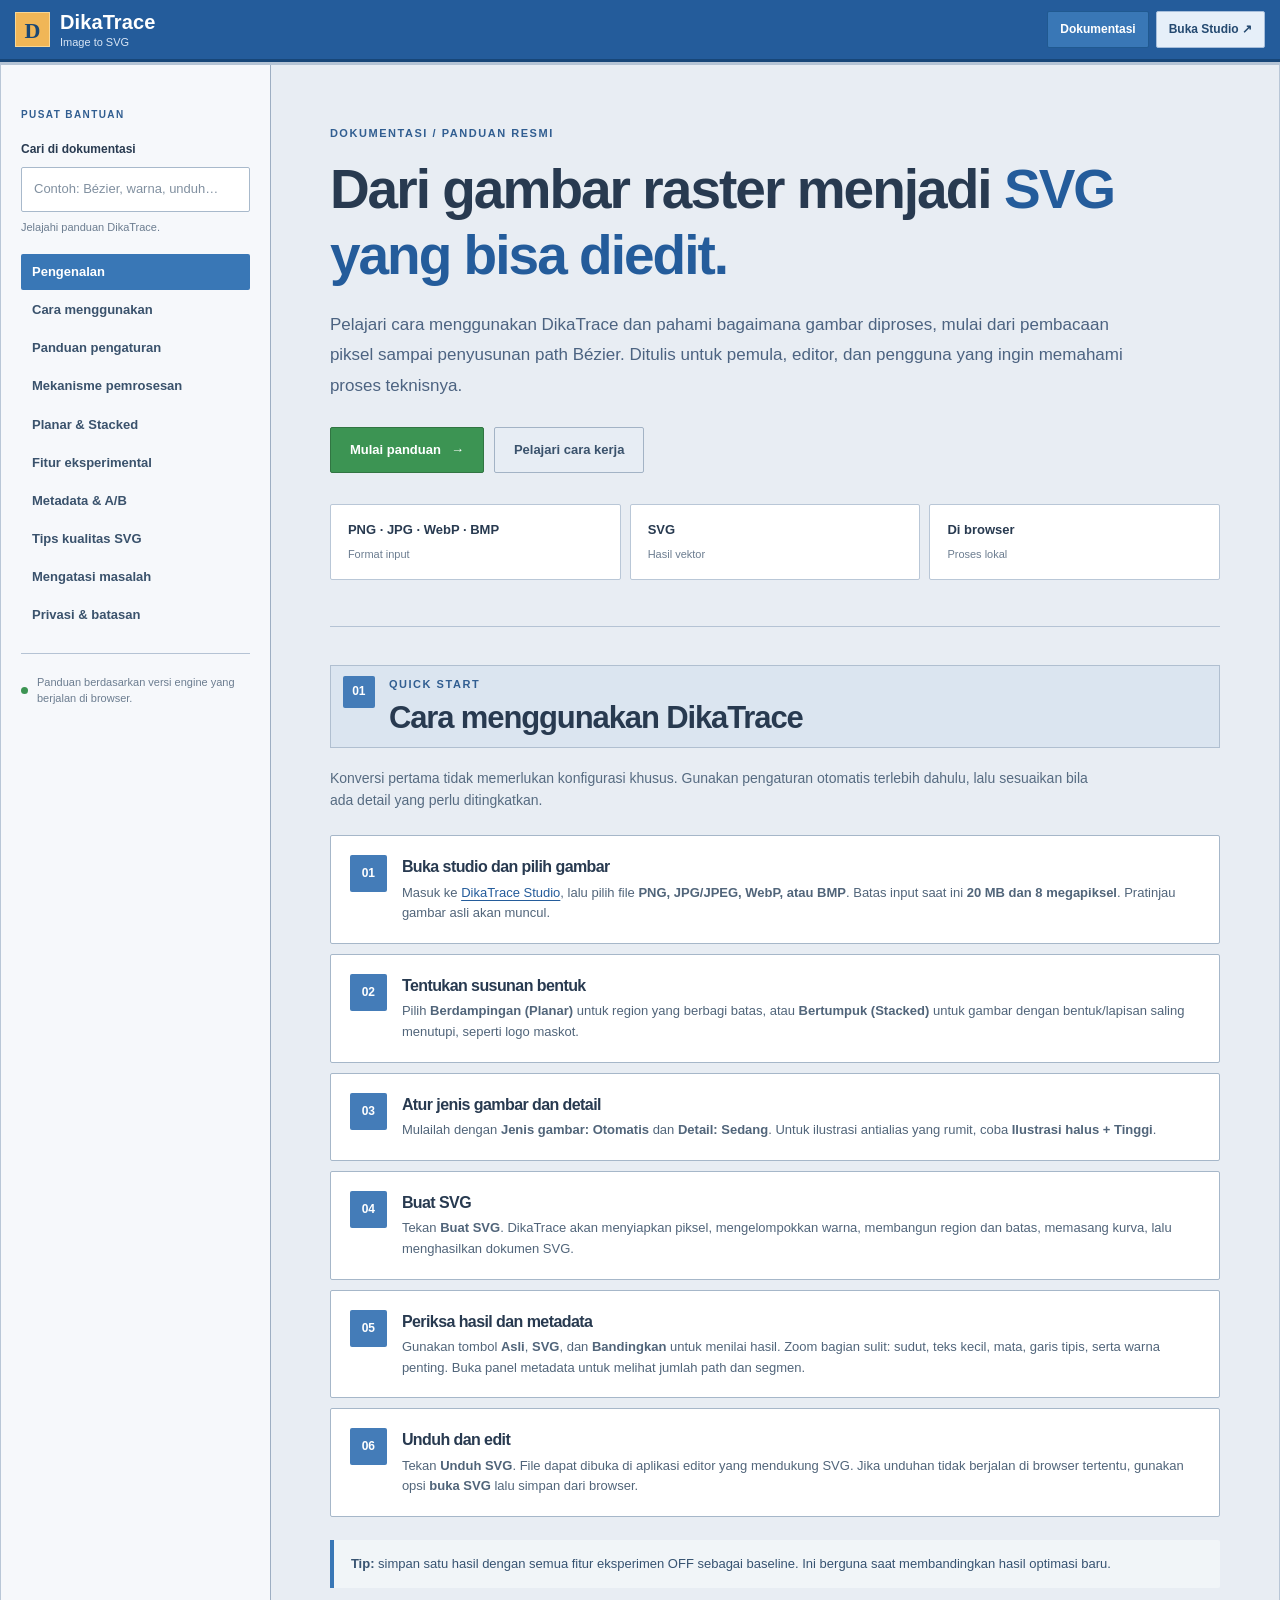
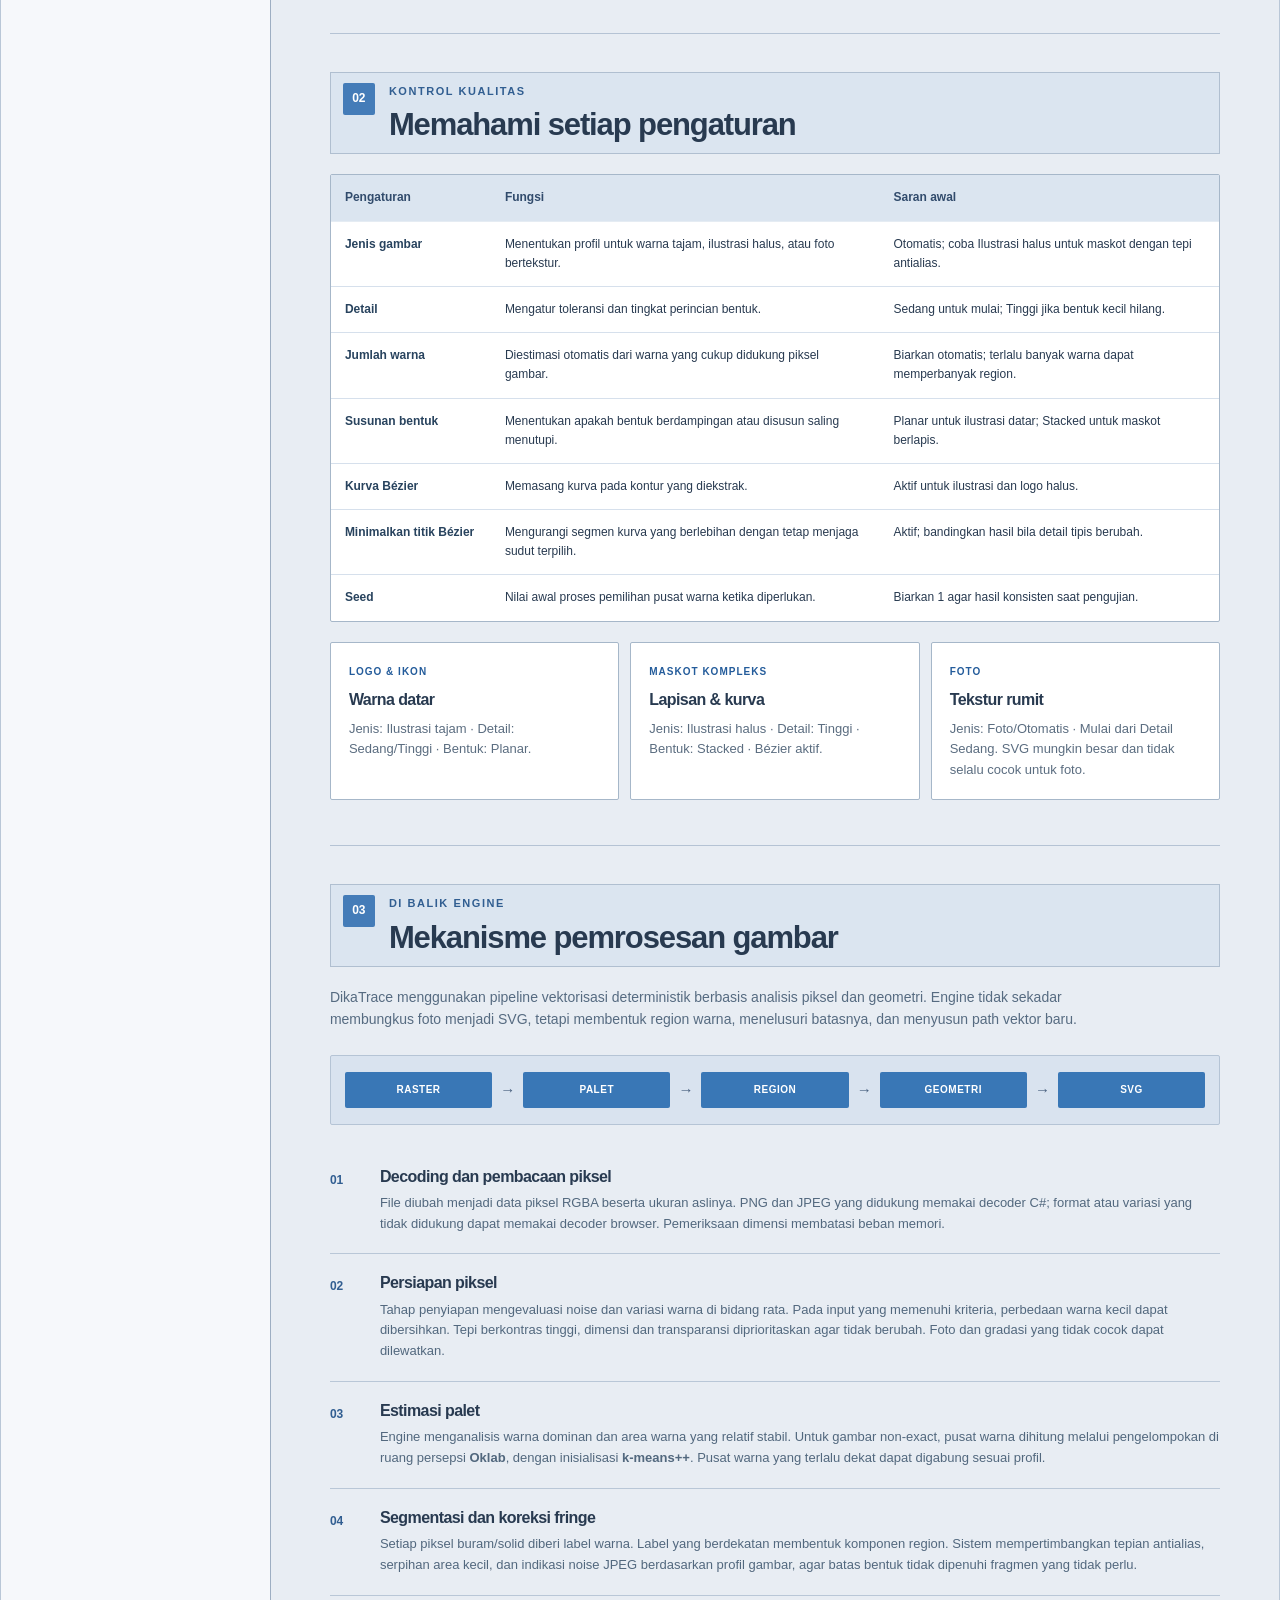
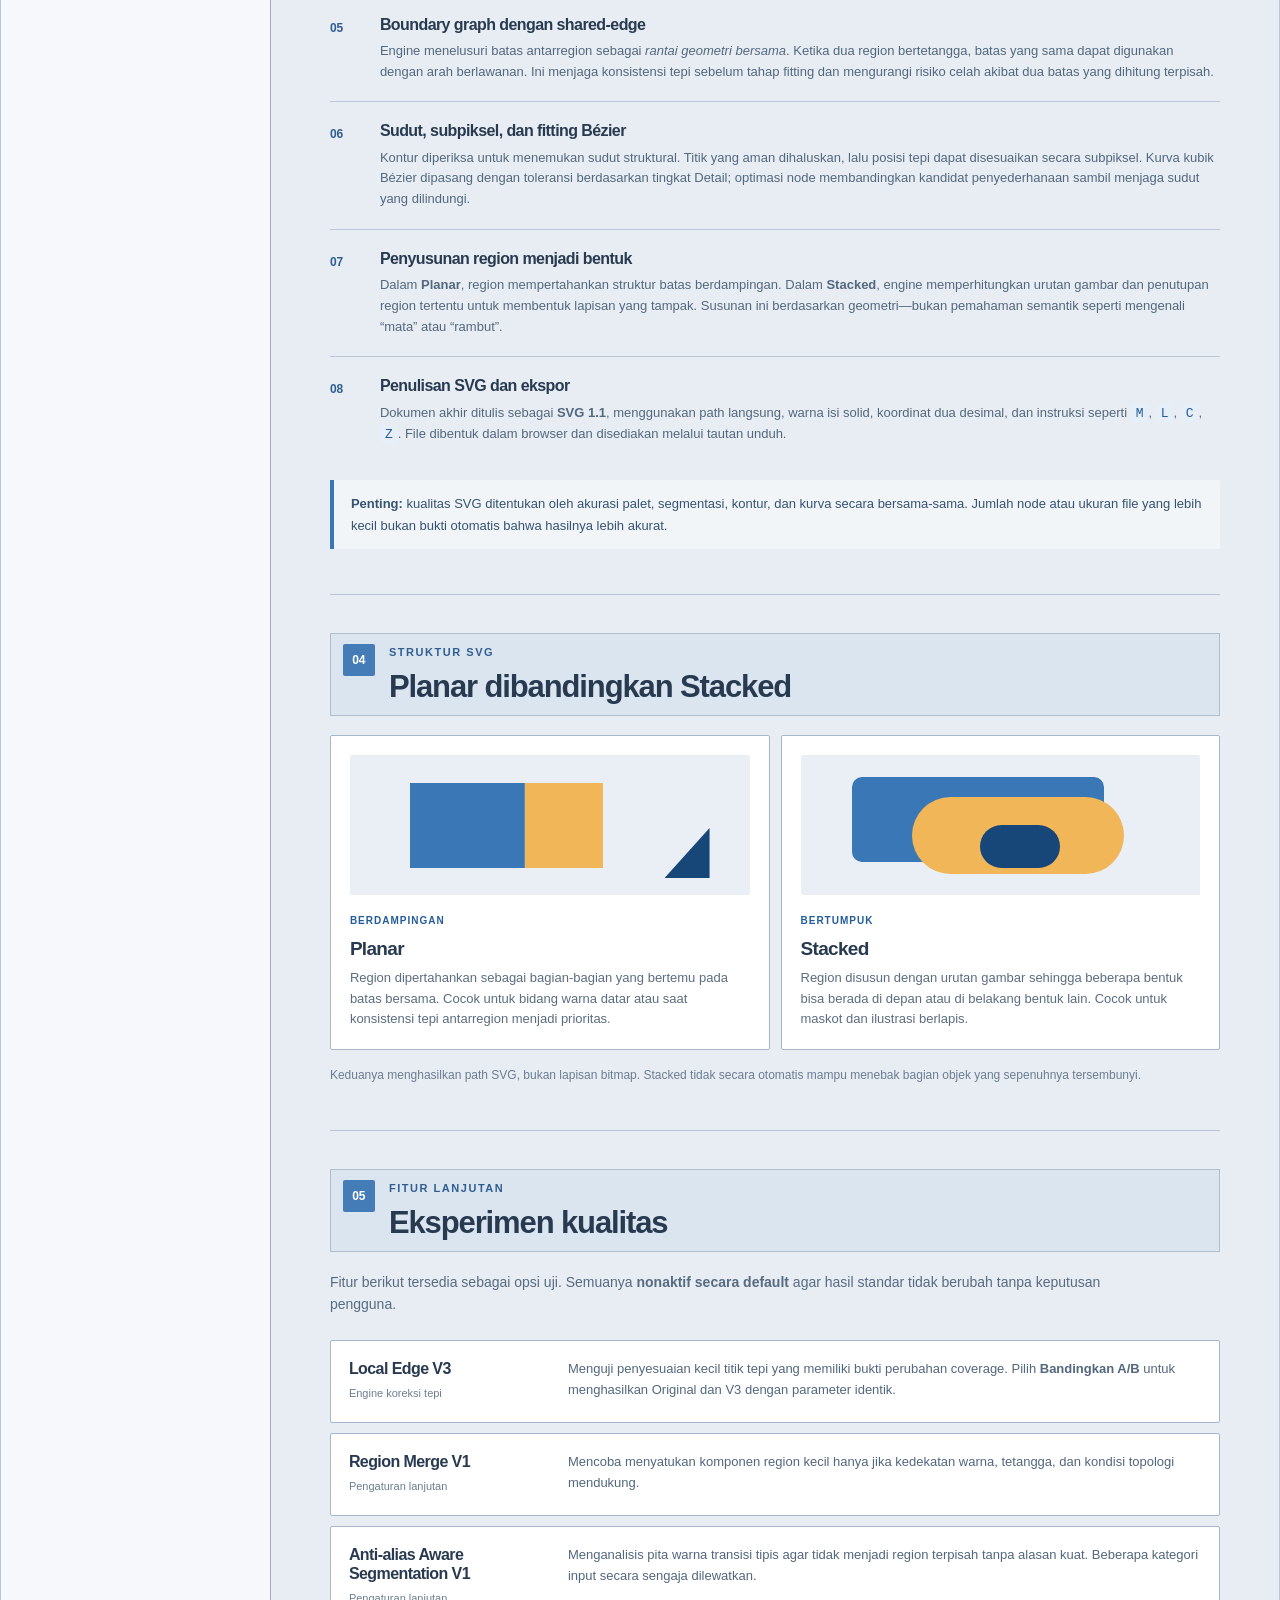
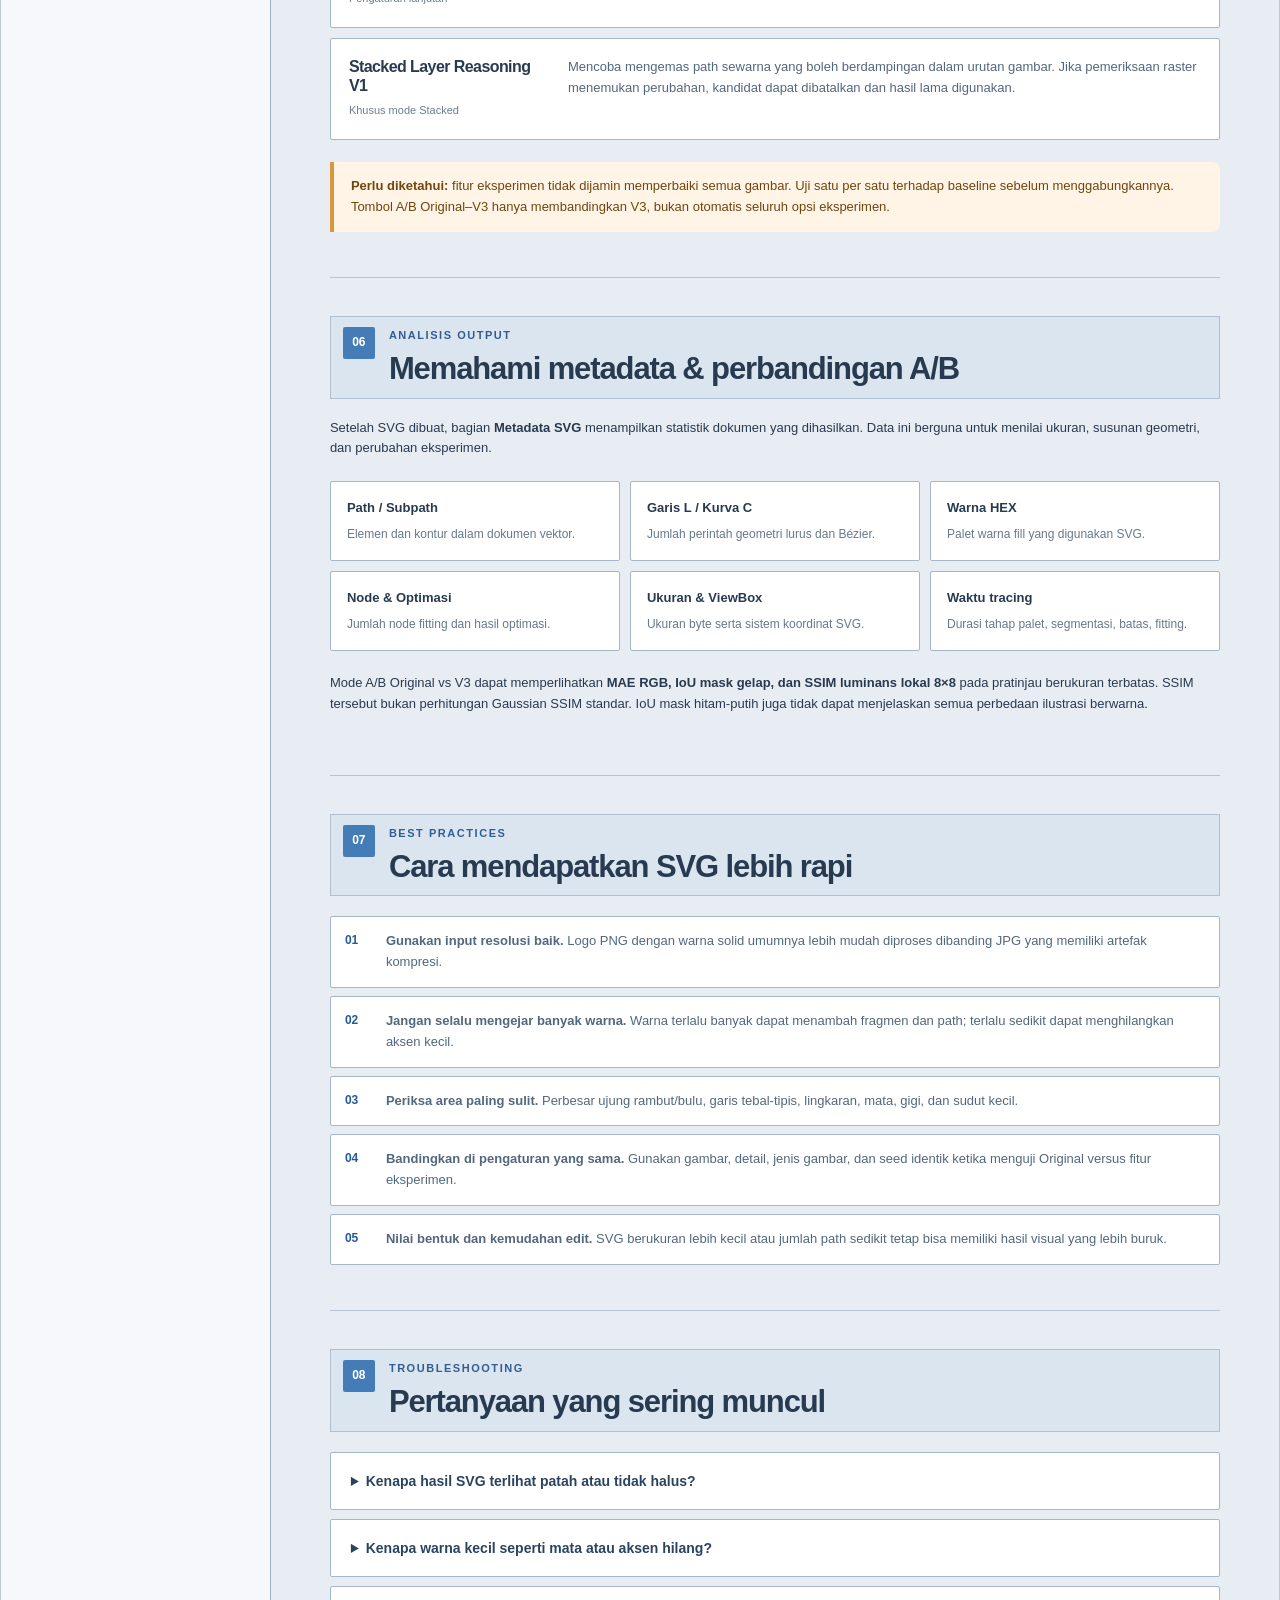
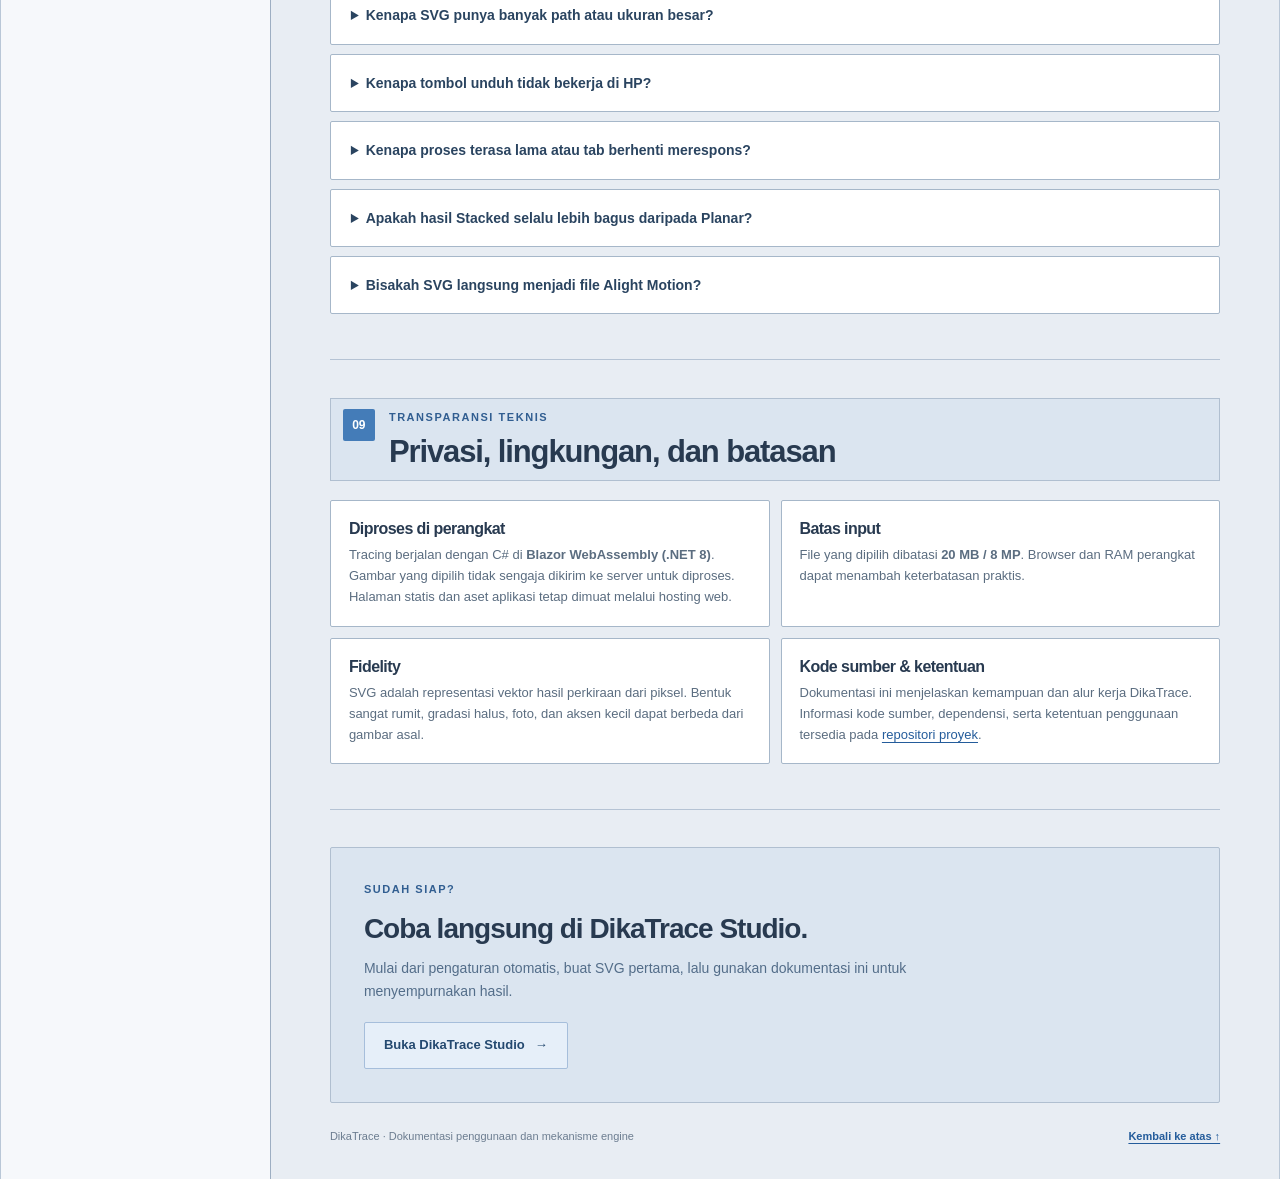
==== commit 96b798f9: "fix(docs): match Android browser theme-color exactly to Studio HTML (#235ca4)" ====
--- a/Vecto.Browser/wwwroot/docs/index.html
+++ b/Vecto.Browser/wwwroot/docs/index.html
@@ -3,7 +3,7 @@
 <head>
   <meta charset="utf-8">
   <meta name="viewport" content="width=device-width, initial-scale=1">
-  <meta name="theme-color" content="#245c9b">
+  <meta name="theme-color" content="#235ca4">
   <meta name="description" content="Dokumentasi resmi DikaTrace: panduan image-to-SVG, pengaturan kualitas, pipeline vektorisasi, metadata, dan penyelesaian masalah.">
   <title>Dokumentasi DikaTrace — Panduan & Cara Kerja Engine</title>
   <link rel="stylesheet" href="./docs.css?v=2">
--- a/Vecto.Browser/wwwroot/docs/docs.css
+++ b/Vecto.Browser/wwwroot/docs/docs.css
@@ -1,10 +1,11 @@
 /* DikaTrace Docs — flat, responsive, typography-first. No images or third-party CSS. */
 :root {
-  --ink:#203047; --muted:#64758a; --navy:#173f70; --blue:#235b9b;
-  --blue-2:#2b6bb1; --soft:#eaf1f8; --surface:#ffffff; --paper:#f6f8fb;
-  --line:#dbe4ef; --green:#15735d; --warn:#8e4e09;
-  font-family:Inter,ui-sans-serif,-apple-system,BlinkMacSystemFont,"Segoe UI",Arial,sans-serif;
-  color:var(--ink);background:var(--paper);font-size:15px;line-height:1.65;
+  /* Exact UI palette from DikaTrace Studio wwwroot/css/app.css. */
+  --ink:#283a50; --muted:#6c7d90; --navy:#174678; --blue:#245c9b;
+  --blue-2:#3977b6; --soft:#dbe5f0; --surface:#ffffff; --paper:#dce3ea;
+  --line:#b9c7d7; --green:#3c9453; --warn:#8e4e09;
+  font-family:Tahoma,"Segoe UI",Arial,sans-serif;
+  color:var(--ink);background:var(--paper);font-size:13px;line-height:1.6;
 }
 *{box-sizing:border-box}
 html{scroll-behavior:smooth;scroll-padding-top:96px}
@@ -197,3 +198,163 @@
   html{scroll-behavior:auto}
   *,*::before,*::after{transition:none!important;animation:none!important}
 }
+
+
+/*
+ * DikaTrace documentation visual parity with the actual Studio shell.
+ * Keep these CSS values synchronized with ../css/app.css when rebranding.
+ * Shared studio tokens: #dce3ea, #e8edf3, #245c9b, #174678,
+ * #f0b657, #194775, #f8d795, #dbe5f0, #3c9453.
+ */
+
+/* Same blue header, gold D mark, font, dimensions, and subtitle as Studio. */
+.topbar{
+  background:#245c9b;
+  border-bottom:3px solid #174678;
+}
+.topbar-inner{
+  max-width:1450px;
+  padding:10px 15px;
+  gap:12px;
+}
+.brand{
+  display:flex;align-items:center;gap:10px;
+  text-decoration:none;color:#fff;min-width:0;
+}
+.brand:hover,.brand:focus-visible{color:#fff}
+.brand-initial{
+  width:35px;height:35px;flex:0 0 35px;display:grid;place-items:center;
+  font-size:22px;font-family:Georgia,serif;font-weight:bold;
+  color:#194775;background:#f0b657;border:1px solid #f8d795;border-radius:0;
+}
+.brand-name{display:flex;flex-direction:column;gap:2px;min-width:0}
+.brand-name strong{font-size:20px;letter-spacing:.1px;line-height:1.2;color:#fff}
+.brand-name span{font-size:11px;color:#d9e6f6;line-height:1.2}
+.top-links{gap:7px}
+.top-links a{
+  border-radius:2px;
+  padding:8px 12px;
+  font-size:12px;
+  border:1px solid #a6bedb;
+  font-weight:bold;
+}
+.top-links .is-current{
+  background:#3977b6;color:#fff;border-color:#205990;
+}
+.top-links .is-current:hover{background:#205990;color:#fff}
+.top-links .studio-link{
+  background:#e6eff9;color:#244970;border-color:#a6bedb;
+}
+.top-links .studio-link:hover{background:#d9e3ef;color:#244970}
+.reading-progress{background:#b5c4d5;top:59px}
+.reading-progress span{background:#3c9453}
+
+/* Exact Studio canvas/panels instead of a separate docs site theme. */
+.documentation{
+  max-width:1450px;
+  background:#e8edf3;
+  min-height:calc(100dvh - 62px);
+  border-left:1px solid #b9c7d7;
+  border-right:1px solid #b9c7d7;
+}
+.sidebar{background:#f6f8fb;border-right:1px solid #9daec2}
+.sidebar-caption{color:#315e91}
+#doc-search{border:1px solid #a8b9cb;border-radius:2px}
+.contents a{border-radius:2px;color:#3a526c}
+.contents a:hover{color:#315e91;background:#e7edf4}
+.contents a.active,.contents a.active:hover{
+  color:#fff;background:#3977b6;
+}
+.sidebar-bottom{border-top-color:#b5c3d4}
+.status-dot{background:#3c9453}
+.doc-section{border-bottom-color:#b5c3d4}
+.section-heading{
+  background:#dbe5f0;
+  border:1px solid #b0bfd0;
+  padding:10px 12px;
+  margin-bottom:19px;
+}
+.section-number{
+  width:32px;height:32px;flex-basis:32px;
+  border-radius:2px;background:#447cb8;color:#fff;
+}
+.eyebrow{color:#315e91}
+h1 span{color:#245c9b}
+.lead{color:#4c6381}
+.keyfacts>div,.walkthrough>li,.preset,.mode-card,.metric-grid>div,
+.privacy-grid>div,.advice-list>div,.faq details,.feature-list article{
+  background:#fff;
+  border-color:#a6b7c9;
+  border-radius:2px;
+}
+.keyfacts>div{border-color:#b9c7d7}
+.walkthrough .step-icon{border-radius:2px;background:#447cb8}
+.btn{border-radius:2px}
+.btn-primary{
+  background:#3c9453;border:1px solid #317542;color:#fff;
+}
+.btn-primary:hover{background:#317542;color:#fff}
+.btn-quiet{
+  background:#e7edf4;border:1px solid #a3b3c5;color:#3a526c;
+}
+.btn-quiet:hover{background:#d9e3ef;color:#244970}
+.btn-light{background:#e6eff9;color:#244970;border:1px solid #a6bedb}
+.btn-light:hover{background:#d9e3ef;color:#244970}
+.note{background:#f1f5f8;border-left-color:#3977b6;border-radius:0 2px 2px 0}
+.table-wrap{border-color:#a6b7c9;border-radius:2px}
+thead th{background:#dbe5f0;color:#314b6c}
+tbody td,tbody th{border-bottom-color:#d6e0ec}
+.pipeline-overview{
+  background:#d9e3ef;color:#314b6c;
+  border:1px solid #b5c4d5;border-radius:2px;
+}
+.pipeline-overview span{
+  color:#fff;background:#3977b6;border-radius:2px;
+}
+.pipeline-overview b{color:#4c6381}
+.pipeline-step{border-bottom-color:#b9c7d7}
+.pipeline-step>span{color:#315e91}
+.mode-visual{background:#e9eff5;border-radius:2px}
+.planar-visual i:first-child,.stacked-visual i:first-child{background:#3977b6}
+.planar-visual i:nth-child(2),.stacked-visual i:nth-child(2){background:#f0b657}
+.planar-visual i:nth-child(3),.stacked-visual i:nth-child(3){background:#174678}
+.preset-label,.mode-tag{color:#245c9b}
+.faq details[open]{
+  background:#f5f8fc;border-color:#a6b7c9;
+}
+.end-cta{
+  color:#283a50;background:#dbe5f0;
+  border:1px solid #b0bfd0;border-radius:2px;
+}
+.end-cta .eyebrow{color:#315e91}
+.end-cta p:not(.eyebrow){color:#536d89}
+.footer{color:#6c7d90}
+a:focus-visible,button:focus-visible,input:focus-visible,summary:focus-visible{
+  outline:2px solid #1b64ad;outline-offset:2px;
+}
+
+/* Keep exact brand proportions on Android/compact screens. */
+@media(max-width:760px){
+  .topbar-inner{padding:8px 10px}
+  .reading-progress{top:49px}
+  .sidebar{background:#f6f8fb;border-bottom:1px solid #b5c3d4}
+  .sidebar-inner{padding:12px 10px}
+  .contents a{border-radius:2px;background:#e7edf4}
+  .contents a.active{background:#3977b6;color:#fff}
+  .section-heading{padding:9px 10px}
+}
+@media(max-width:480px){
+  .topbar-inner{gap:6px}
+  .brand{gap:7px}
+  .brand-initial{width:30px;height:30px;flex-basis:30px;font-size:20px}
+  .brand-name strong{font-size:17px}
+  .brand-name span{font-size:10px}
+  .top-links{gap:4px}
+  .top-links a{padding:7px 8px;font-size:11px}
+  .section-number{width:30px;height:30px;flex-basis:30px}
+}
+@media(max-width:355px){
+  .brand-name strong{font-size:15px}
+  .brand-name span{display:none}
+  .top-links a{padding:7px 6px;font-size:10px}
+}
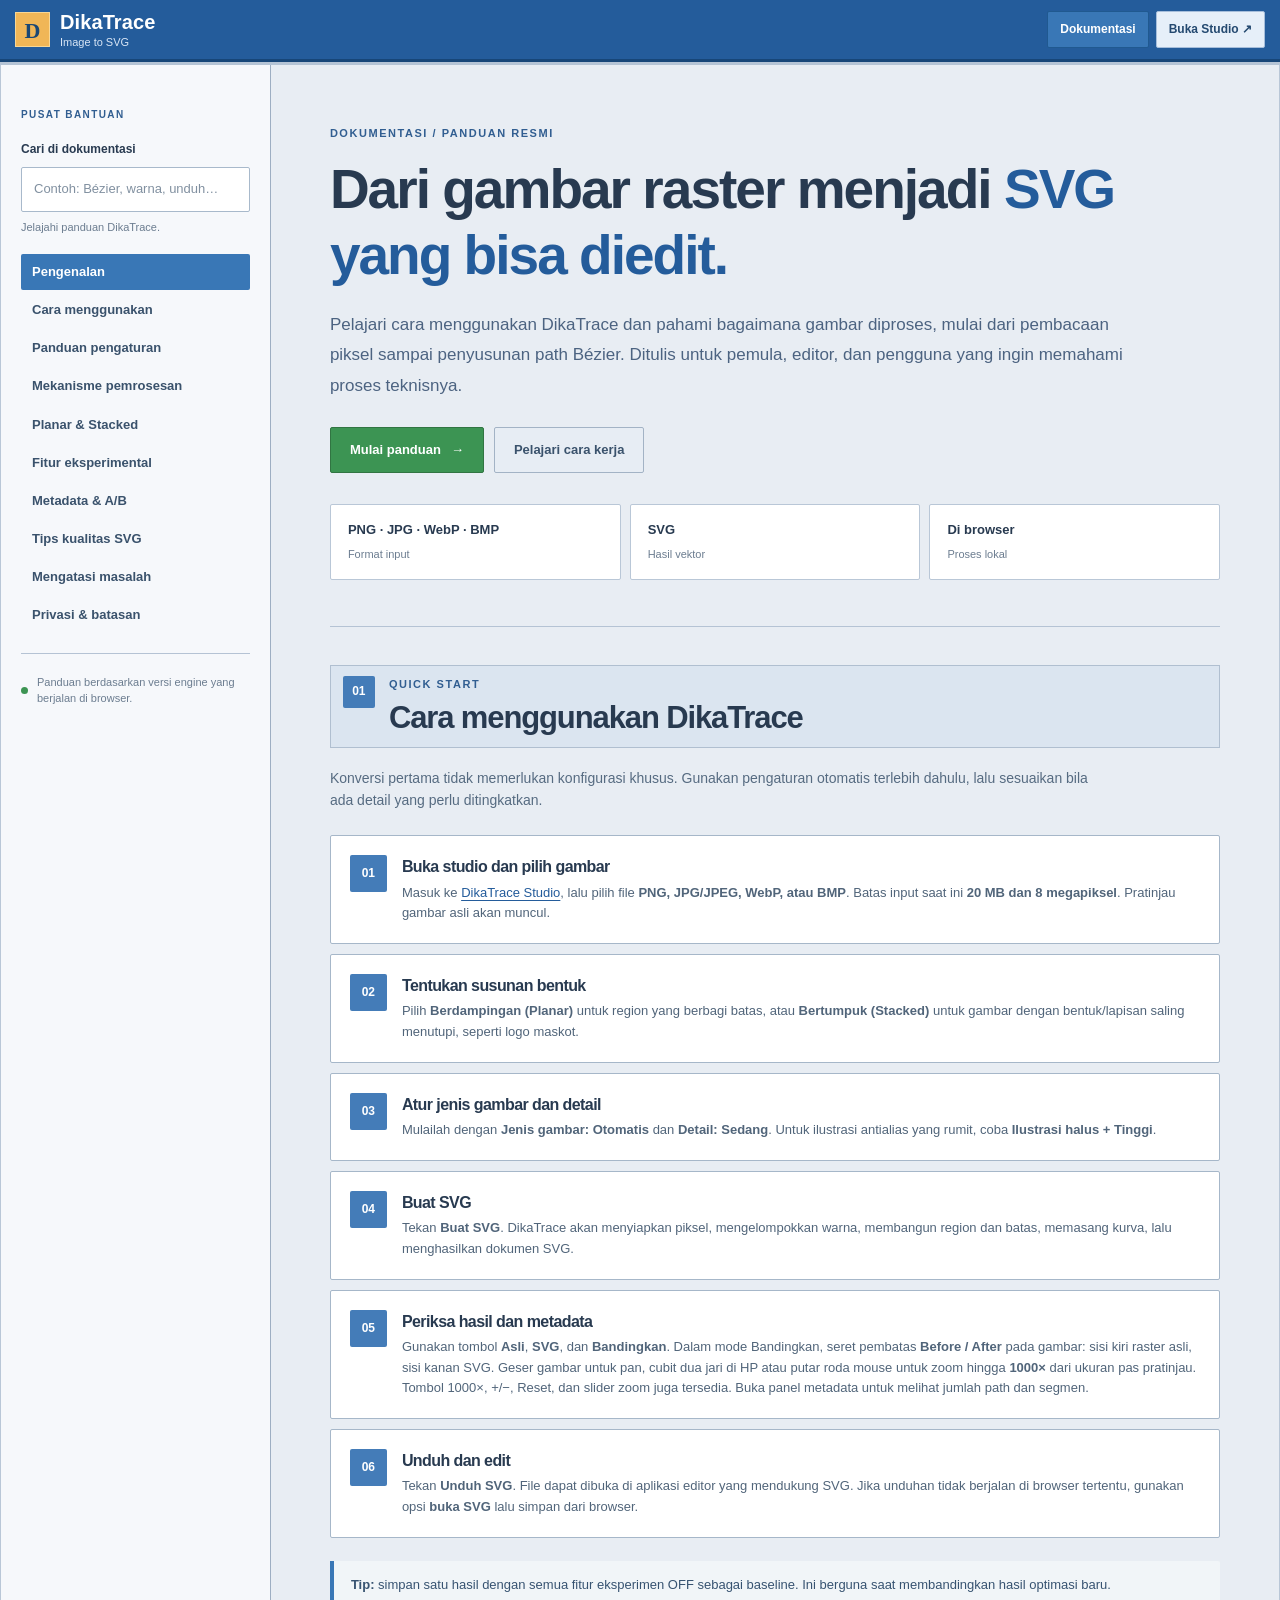
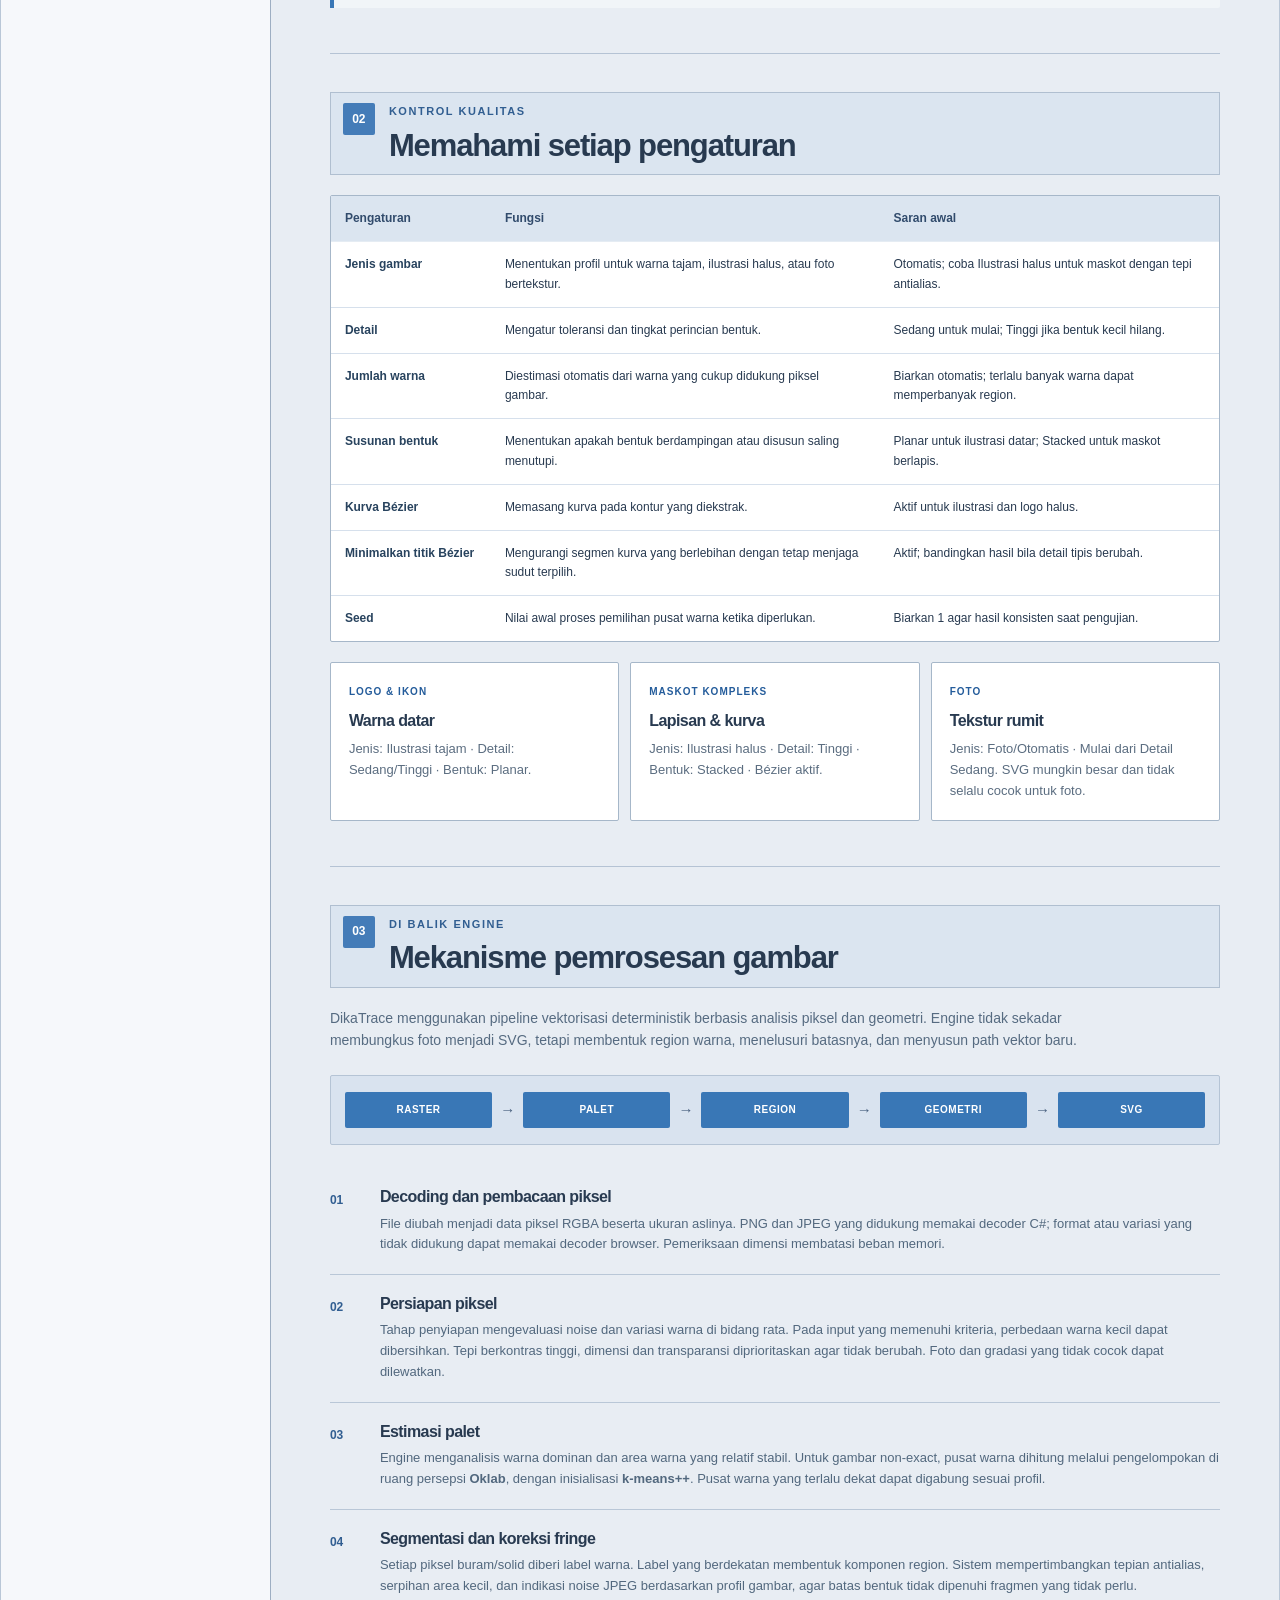
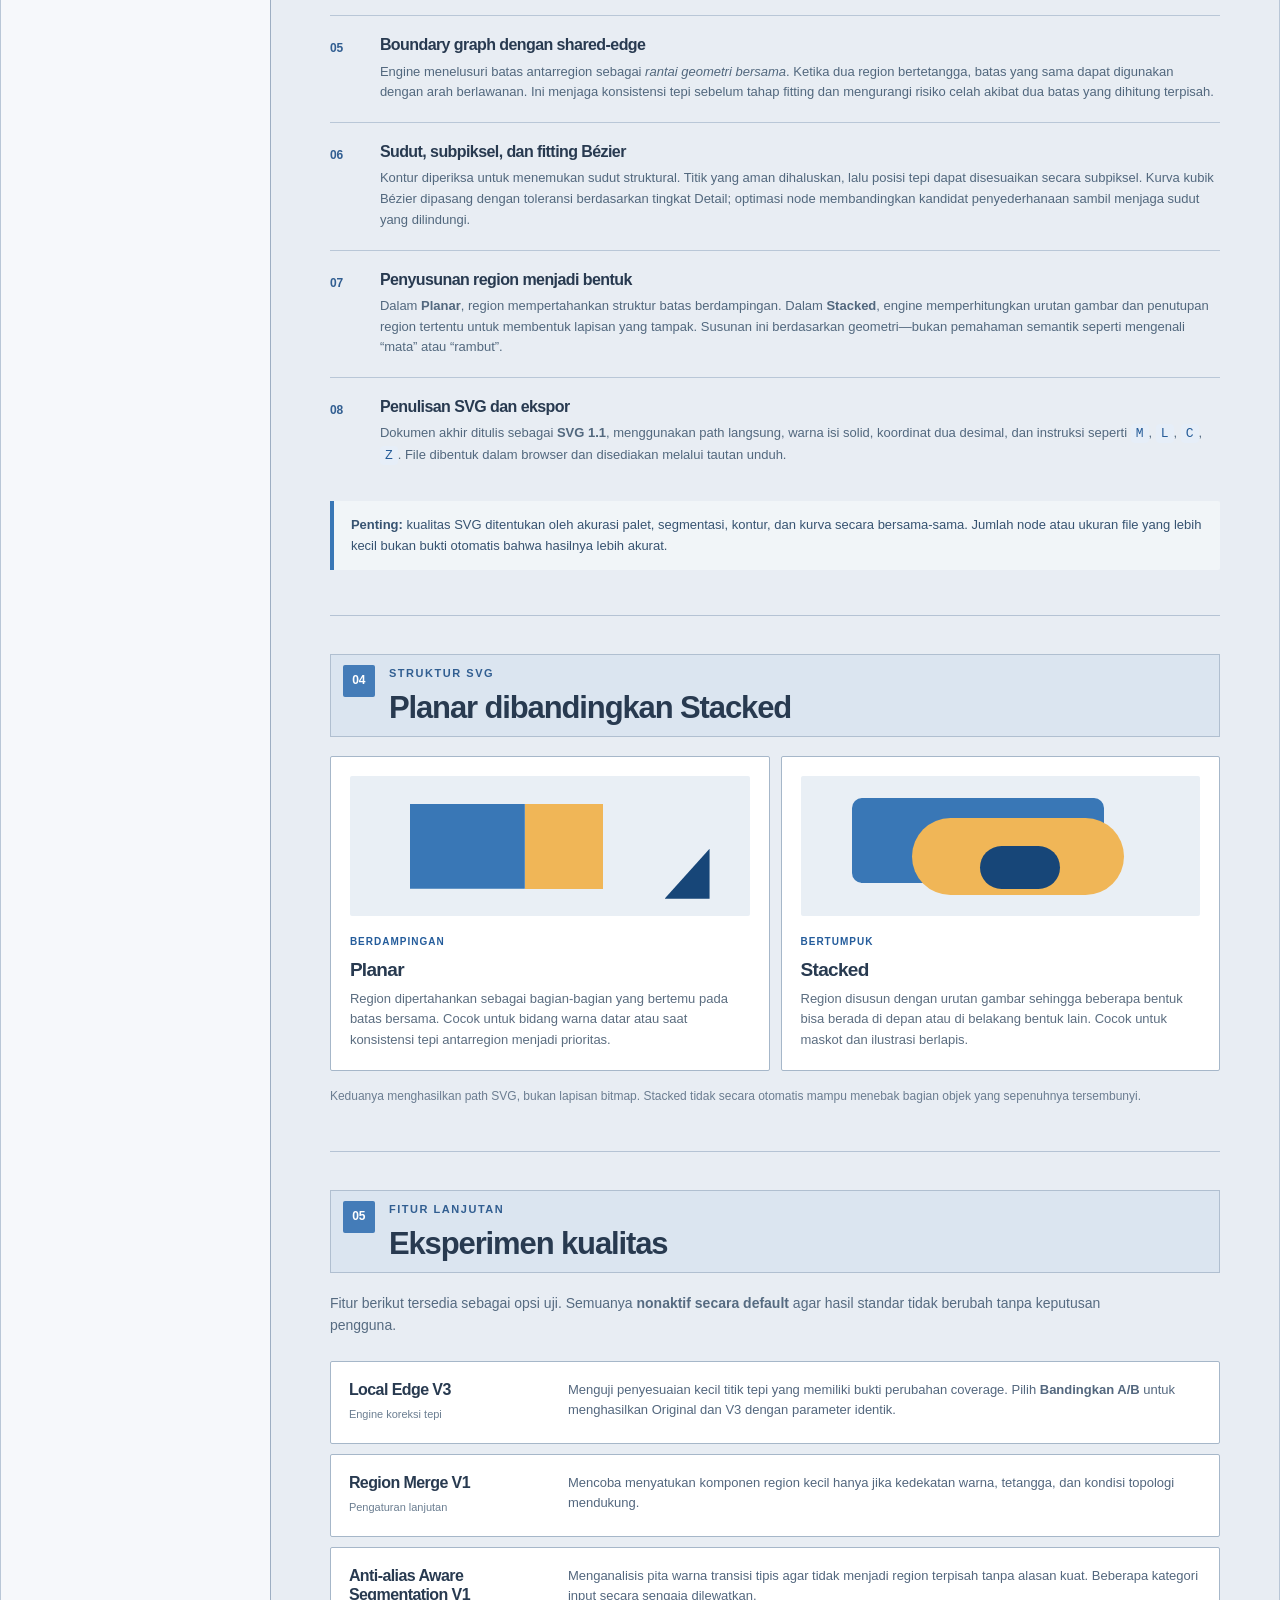
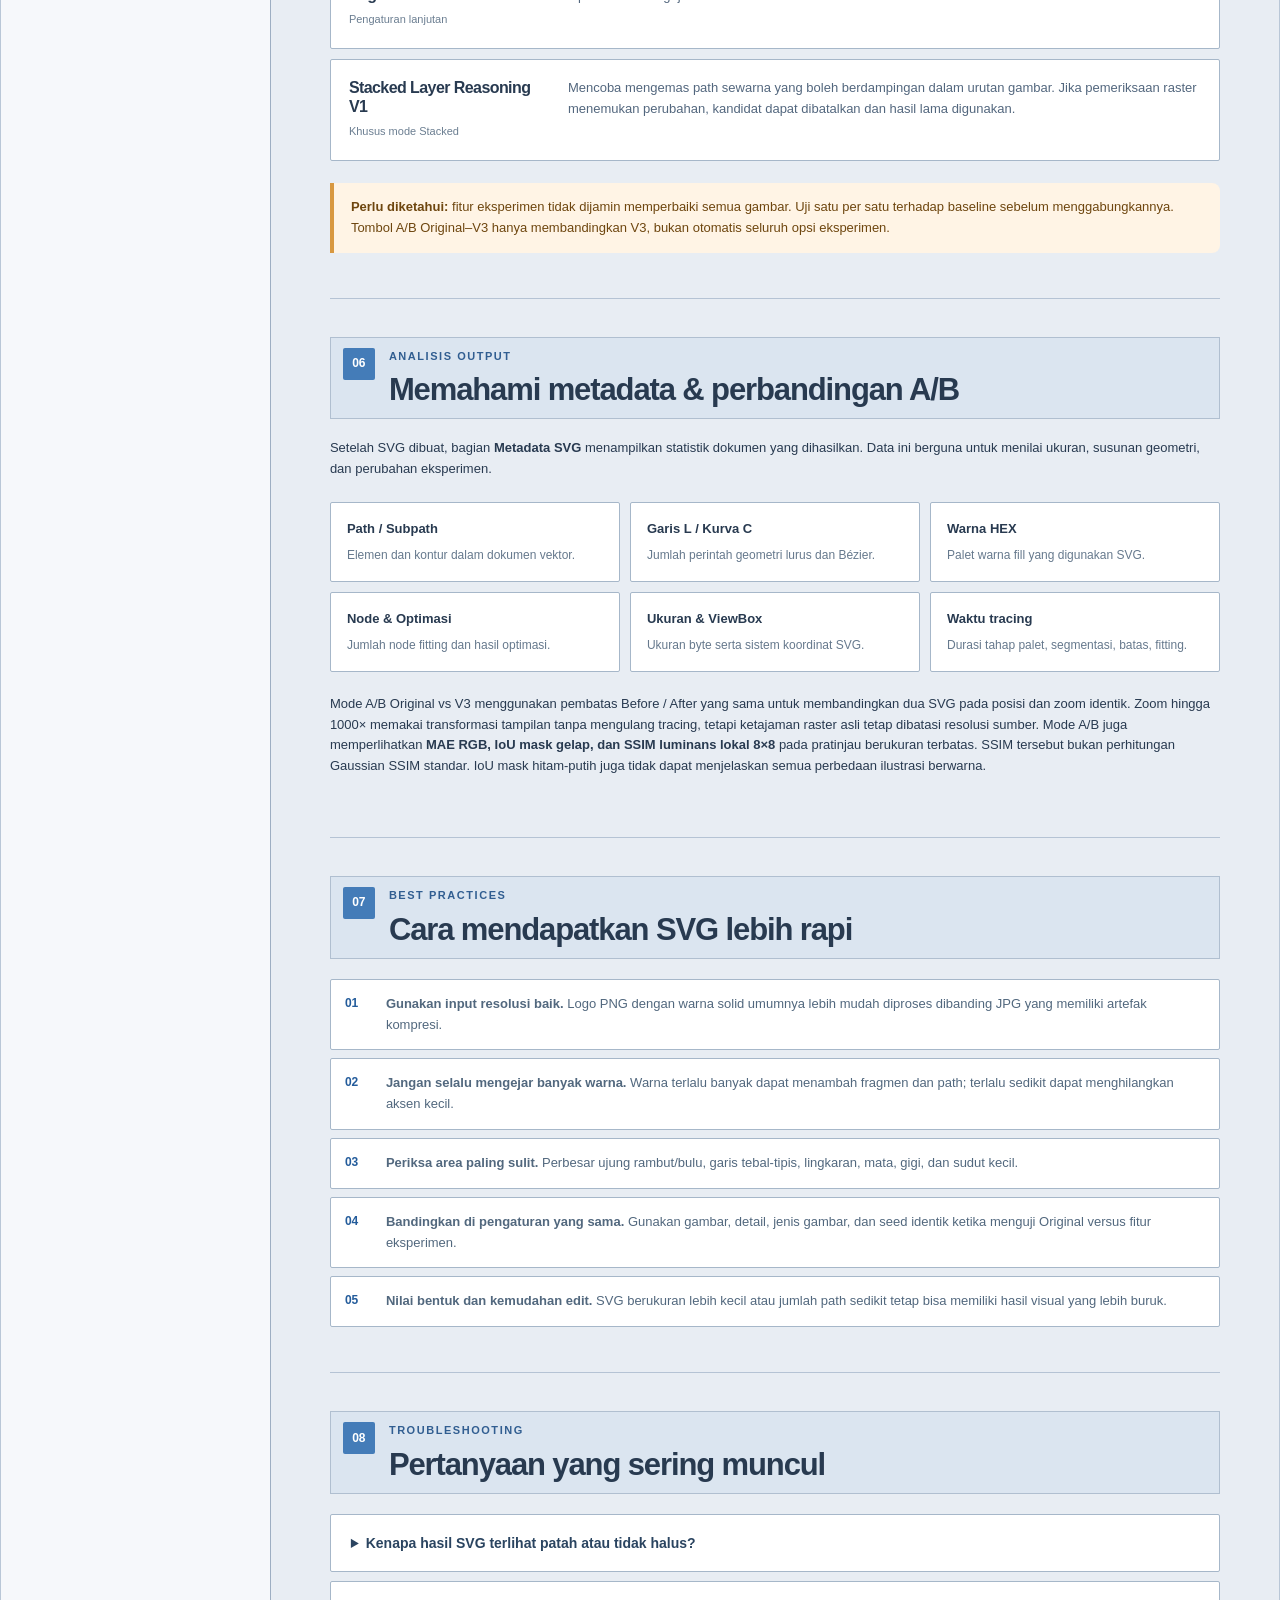
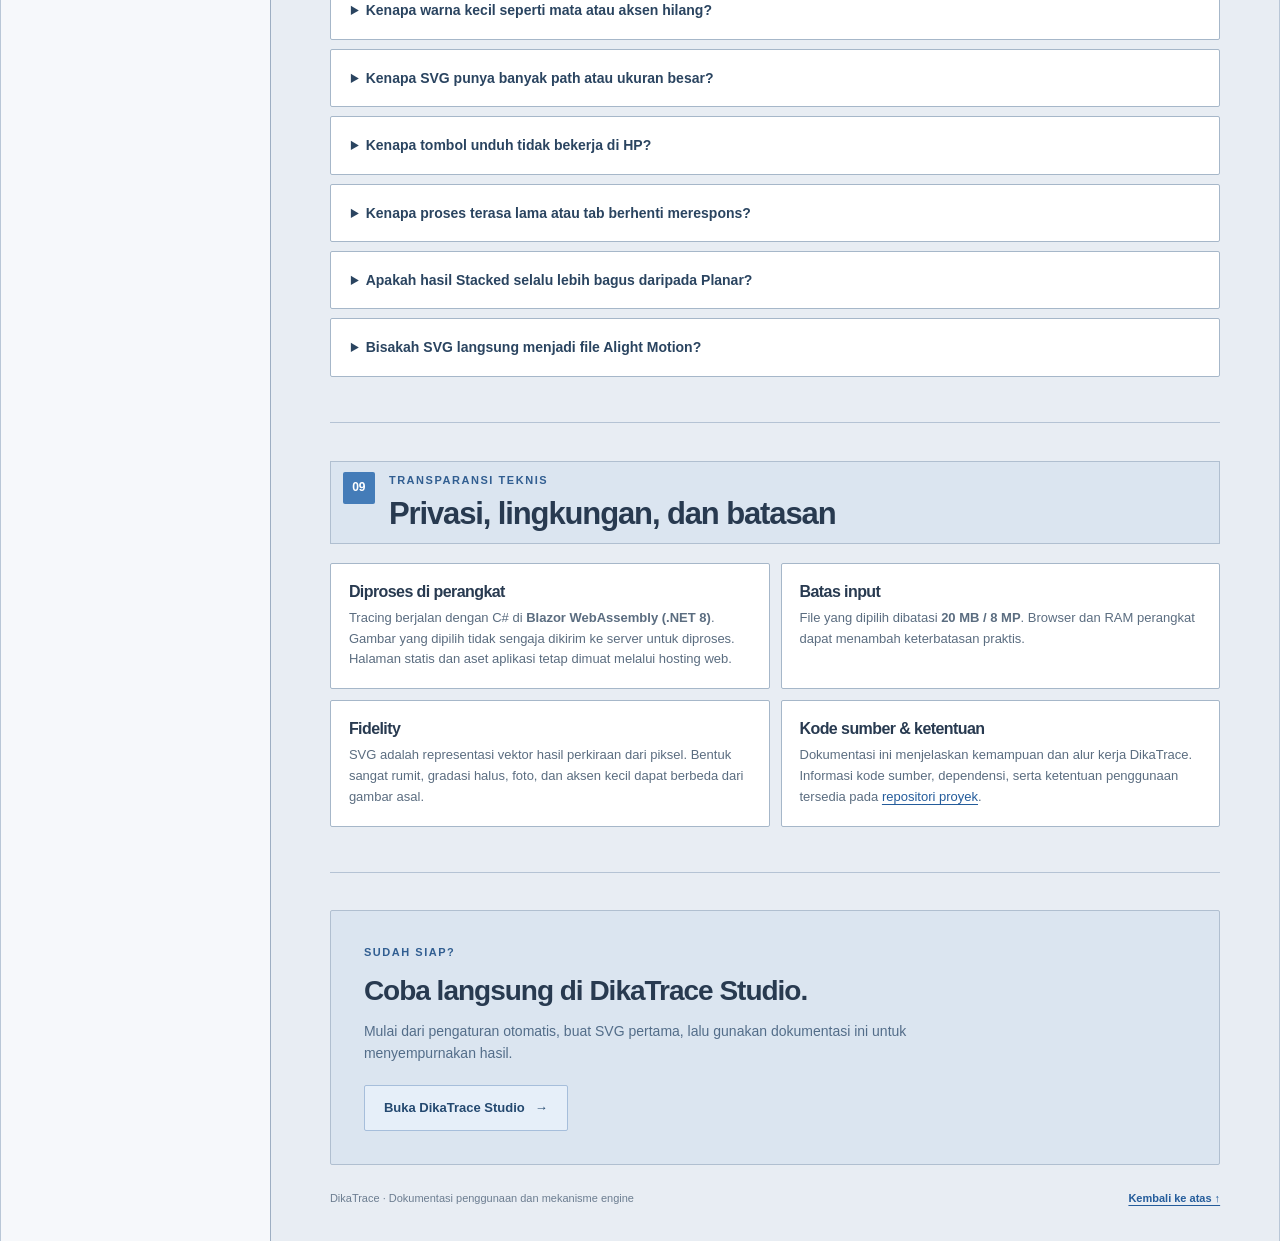
==== commit fb2e8203: "docs: document Before/After drag, synchronized A/B, mobile pinch and 1000x zoom limits" ====
--- a/Vecto.Browser/wwwroot/docs/index.html
+++ b/Vecto.Browser/wwwroot/docs/index.html
@@ -70,7 +70,7 @@
         <li><span class="step-icon">02</span><div><h3>Tentukan susunan bentuk</h3><p>Pilih <strong>Berdampingan (Planar)</strong> untuk region yang berbagi batas, atau <strong>Bertumpuk (Stacked)</strong> untuk gambar dengan bentuk/lapisan saling menutupi, seperti logo maskot.</p></div></li>
         <li><span class="step-icon">03</span><div><h3>Atur jenis gambar dan detail</h3><p>Mulailah dengan <strong>Jenis gambar: Otomatis</strong> dan <strong>Detail: Sedang</strong>. Untuk ilustrasi antialias yang rumit, coba <strong>Ilustrasi halus + Tinggi</strong>.</p></div></li>
         <li><span class="step-icon">04</span><div><h3>Buat SVG</h3><p>Tekan <strong>Buat SVG</strong>. DikaTrace akan menyiapkan piksel, mengelompokkan warna, membangun region dan batas, memasang kurva, lalu menghasilkan dokumen SVG.</p></div></li>
-        <li><span class="step-icon">05</span><div><h3>Periksa hasil dan metadata</h3><p>Gunakan tombol <strong>Asli</strong>, <strong>SVG</strong>, dan <strong>Bandingkan</strong> untuk menilai hasil. Zoom bagian sulit: sudut, teks kecil, mata, garis tipis, serta warna penting. Buka panel metadata untuk melihat jumlah path dan segmen.</p></div></li>
+        <li><span class="step-icon">05</span><div><h3>Periksa hasil dan metadata</h3><p>Gunakan tombol <strong>Asli</strong>, <strong>SVG</strong>, dan <strong>Bandingkan</strong>. Dalam mode Bandingkan, seret pembatas <strong>Before / After</strong> pada gambar: sisi kiri raster asli, sisi kanan SVG. Geser gambar untuk pan, cubit dua jari di HP atau putar roda mouse untuk zoom hingga <strong>1000×</strong> dari ukuran pas pratinjau. Tombol 1000×, +/−, Reset, dan slider zoom juga tersedia. Buka panel metadata untuk melihat jumlah path dan segmen.</p></div></li>
         <li><span class="step-icon">06</span><div><h3>Unduh dan edit</h3><p>Tekan <strong>Unduh SVG</strong>. File dapat dibuka di aplikasi editor yang mendukung SVG. Jika unduhan tidak berjalan di browser tertentu, gunakan opsi <strong>buka SVG</strong> lalu simpan dari browser.</p></div></li>
       </ol>
       <div class="note"><strong>Tip:</strong> simpan satu hasil dengan semua fitur eksperimen OFF sebagai baseline. Ini berguna saat membandingkan hasil optimasi baru.</div>
@@ -158,7 +158,7 @@
         <div><strong>Ukuran & ViewBox</strong><span>Ukuran byte serta sistem koordinat SVG.</span></div>
         <div><strong>Waktu tracing</strong><span>Durasi tahap palet, segmentasi, batas, fitting.</span></div>
       </div>
-      <p>Mode A/B Original vs V3 dapat memperlihatkan <strong>MAE RGB, IoU mask gelap, dan SSIM luminans lokal 8×8</strong> pada pratinjau berukuran terbatas. SSIM tersebut bukan perhitungan Gaussian SSIM standar. IoU mask hitam-putih juga tidak dapat menjelaskan semua perbedaan ilustrasi berwarna.</p>
+      <p>Mode A/B Original vs V3 menggunakan pembatas Before / After yang sama untuk membandingkan dua SVG pada posisi dan zoom identik. Zoom hingga 1000× memakai transformasi tampilan tanpa mengulang tracing, tetapi ketajaman raster asli tetap dibatasi resolusi sumber. Mode A/B juga memperlihatkan <strong>MAE RGB, IoU mask gelap, dan SSIM luminans lokal 8×8</strong> pada pratinjau berukuran terbatas. SSIM tersebut bukan perhitungan Gaussian SSIM standar. IoU mask hitam-putih juga tidak dapat menjelaskan semua perbedaan ilustrasi berwarna.</p>
     </section>
 
     <section id="tips" class="doc-section" data-section>
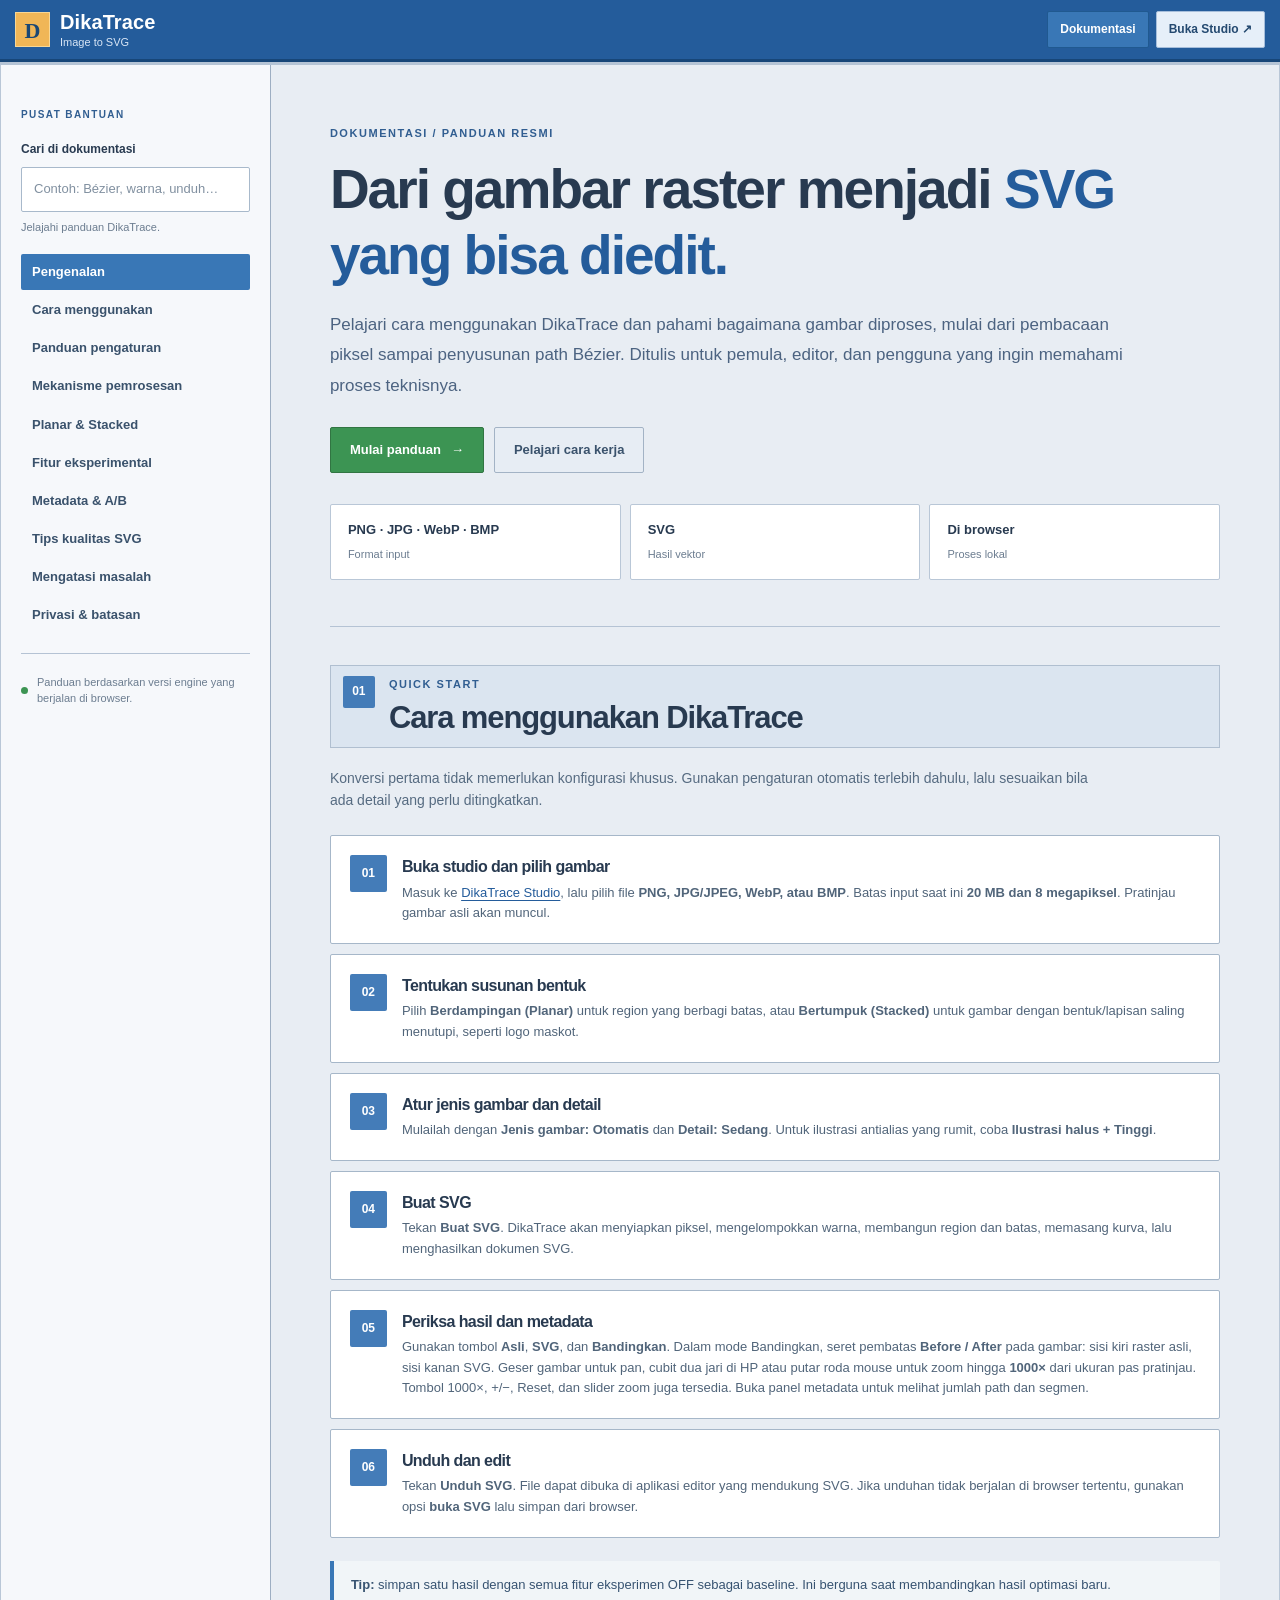
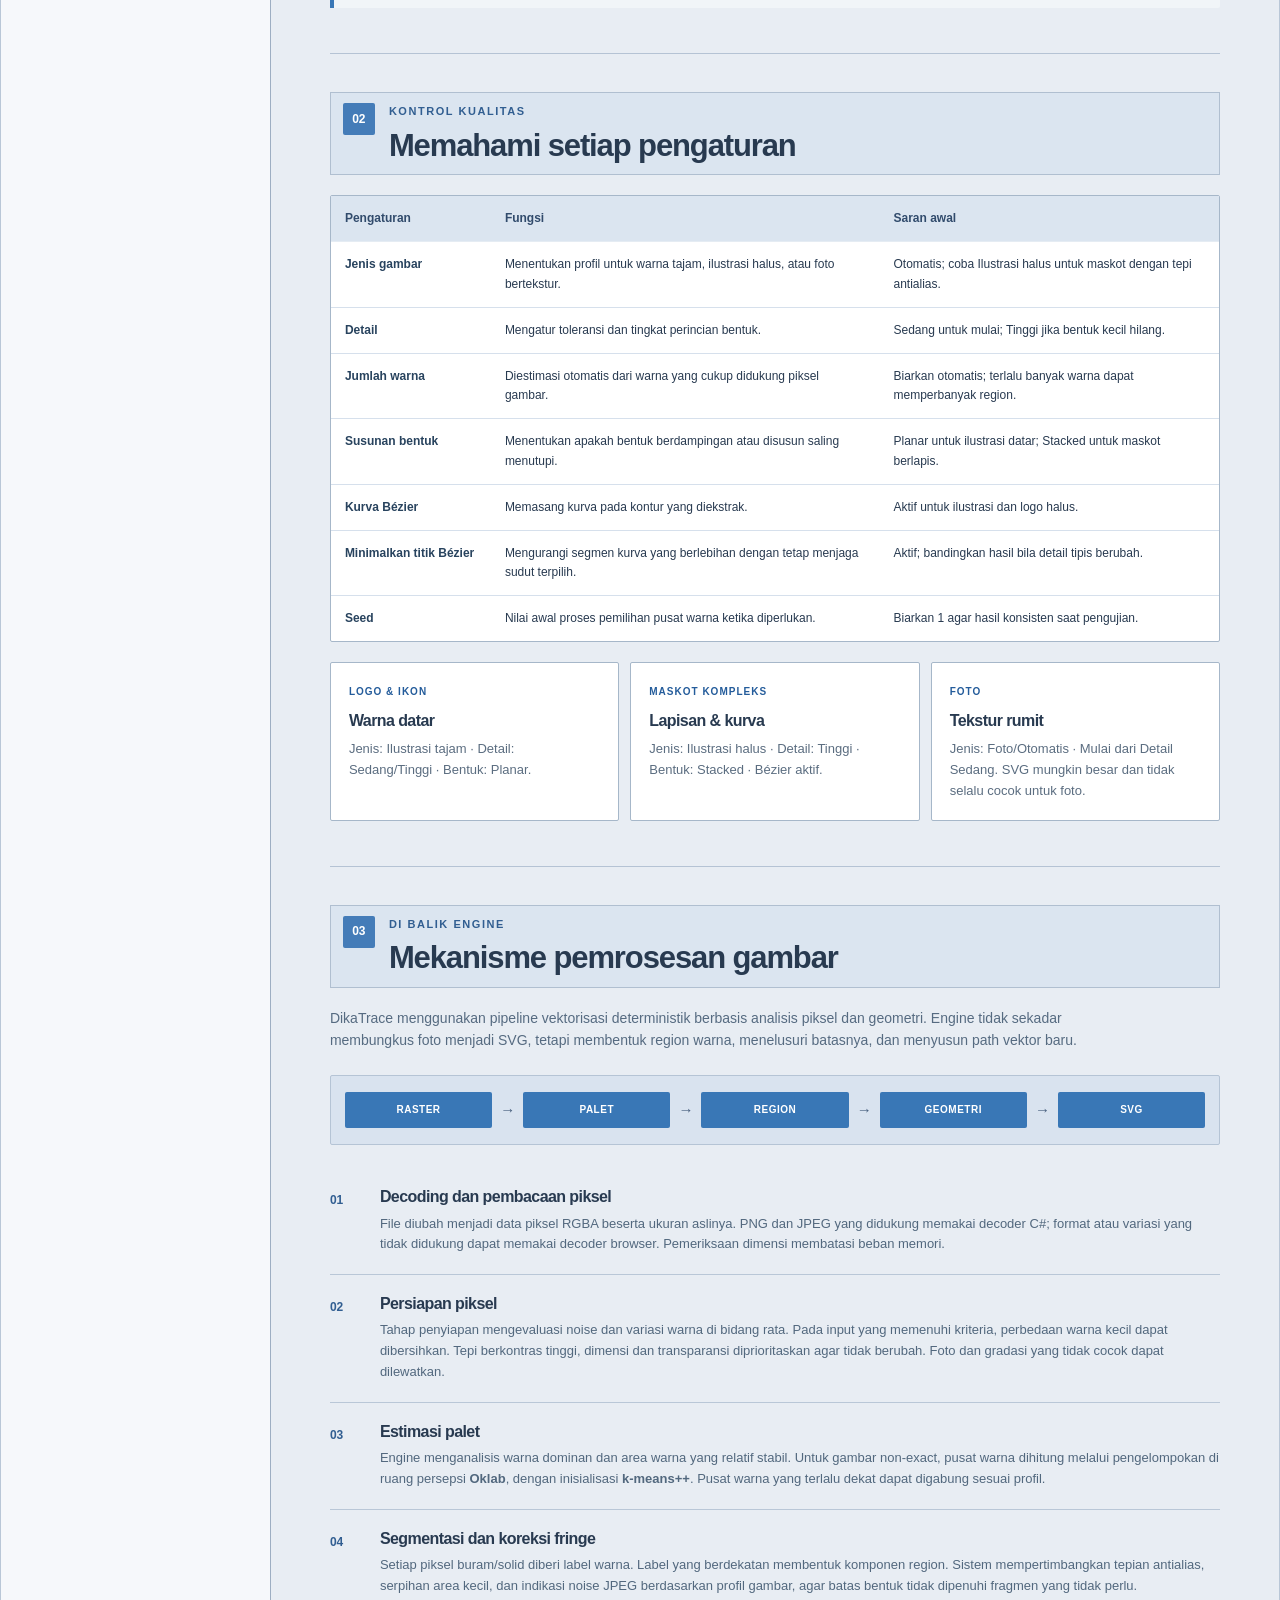
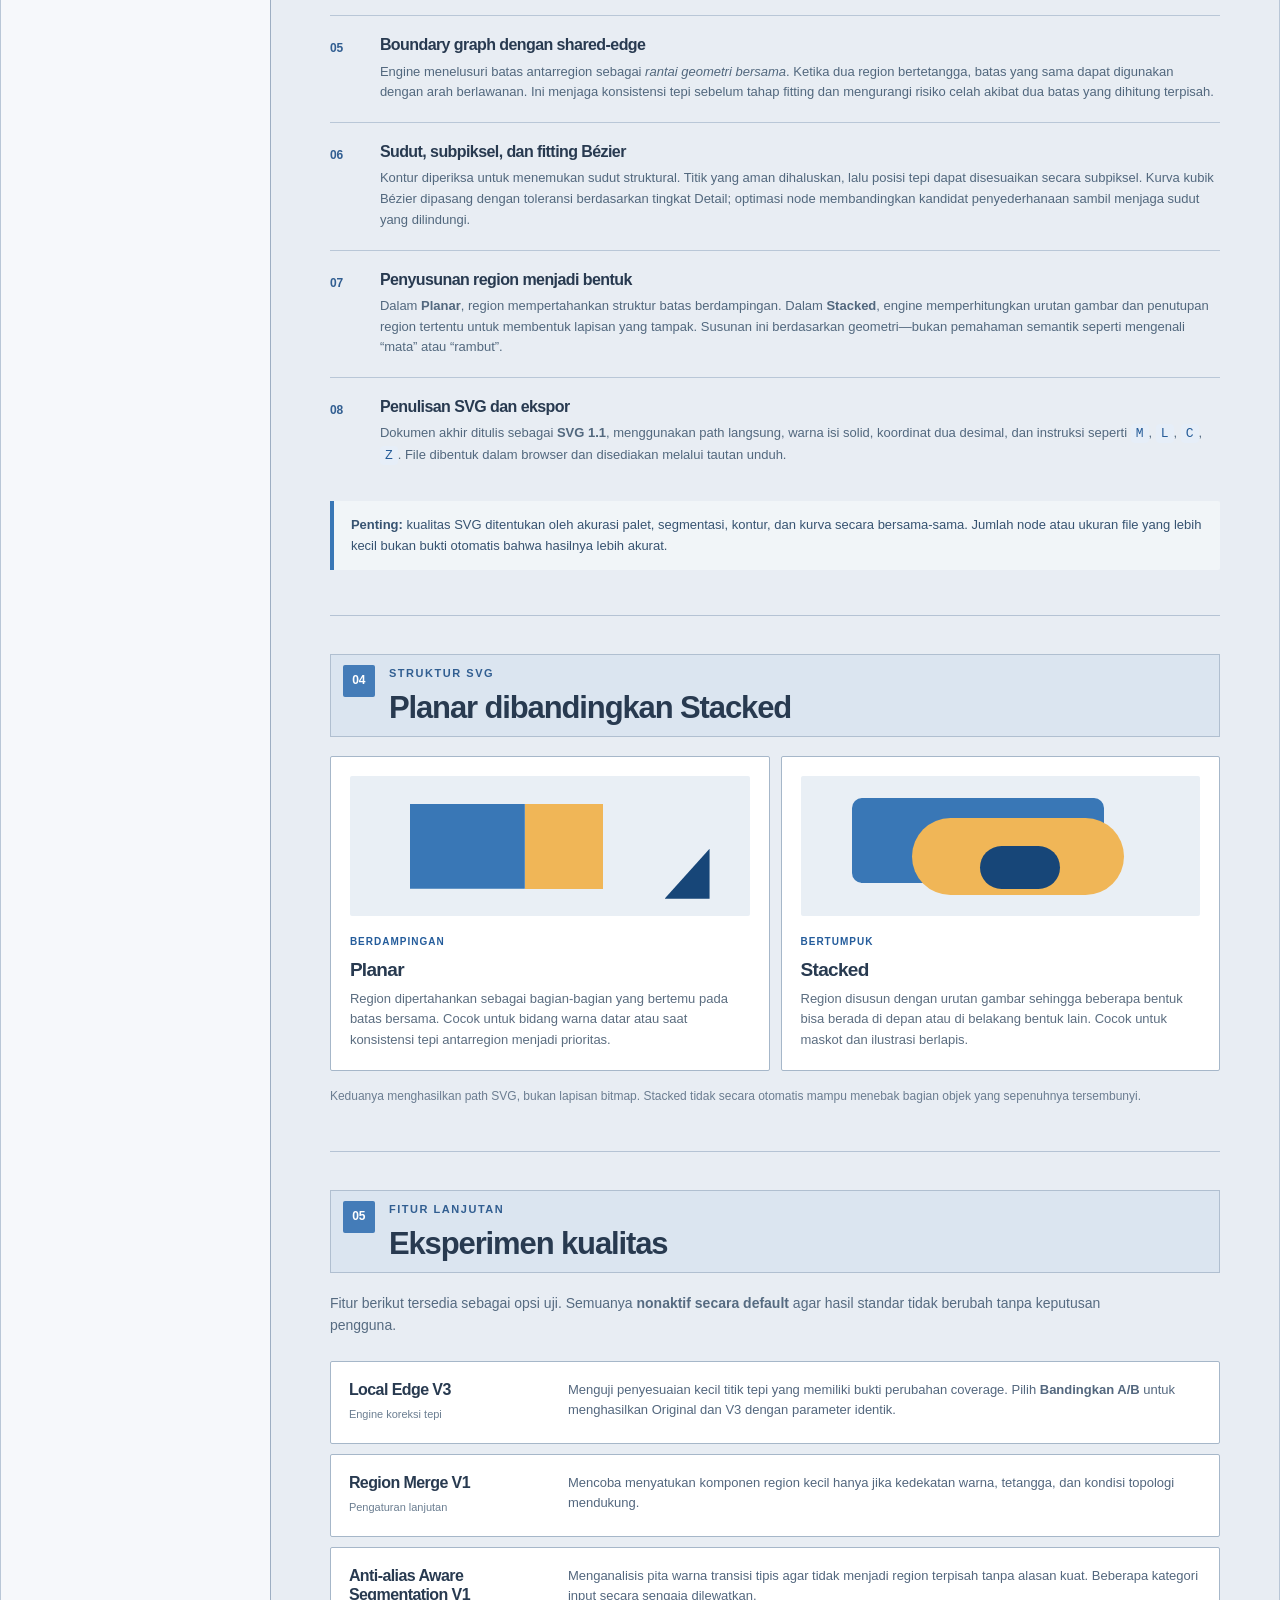
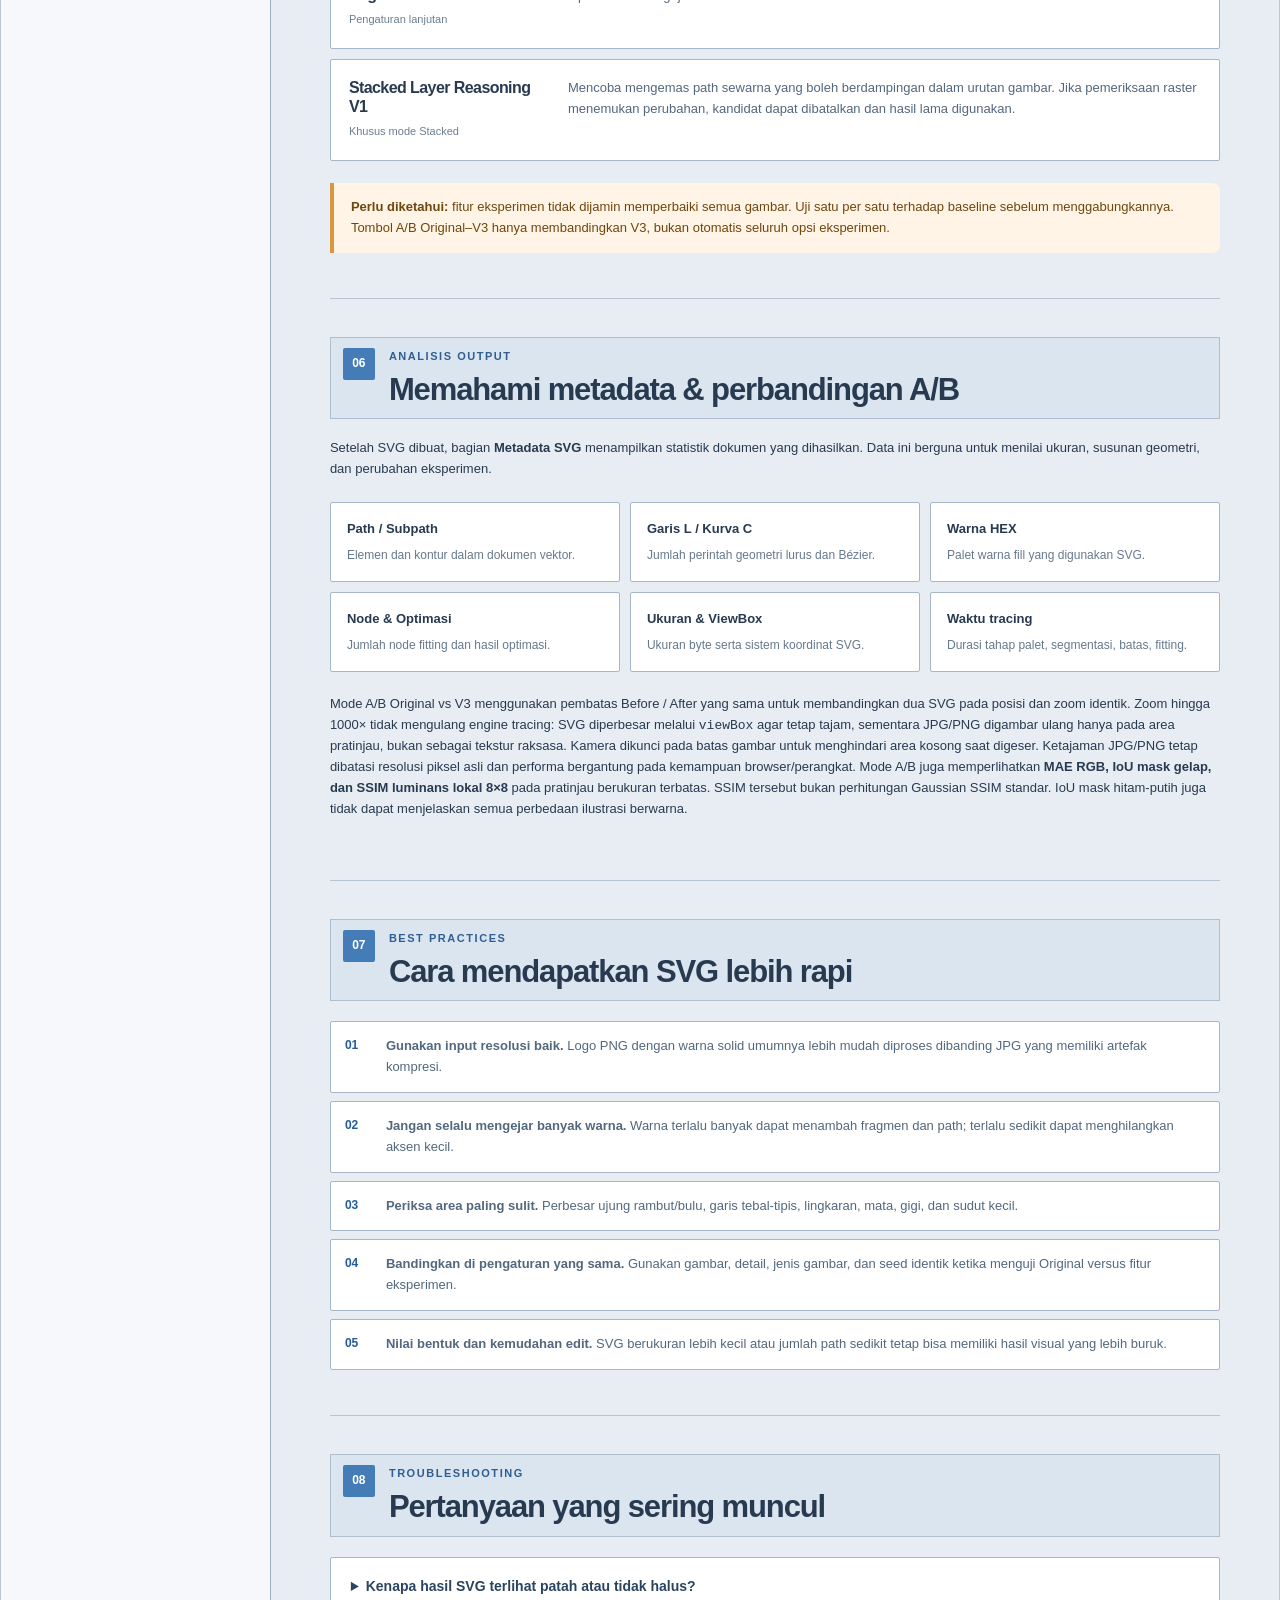
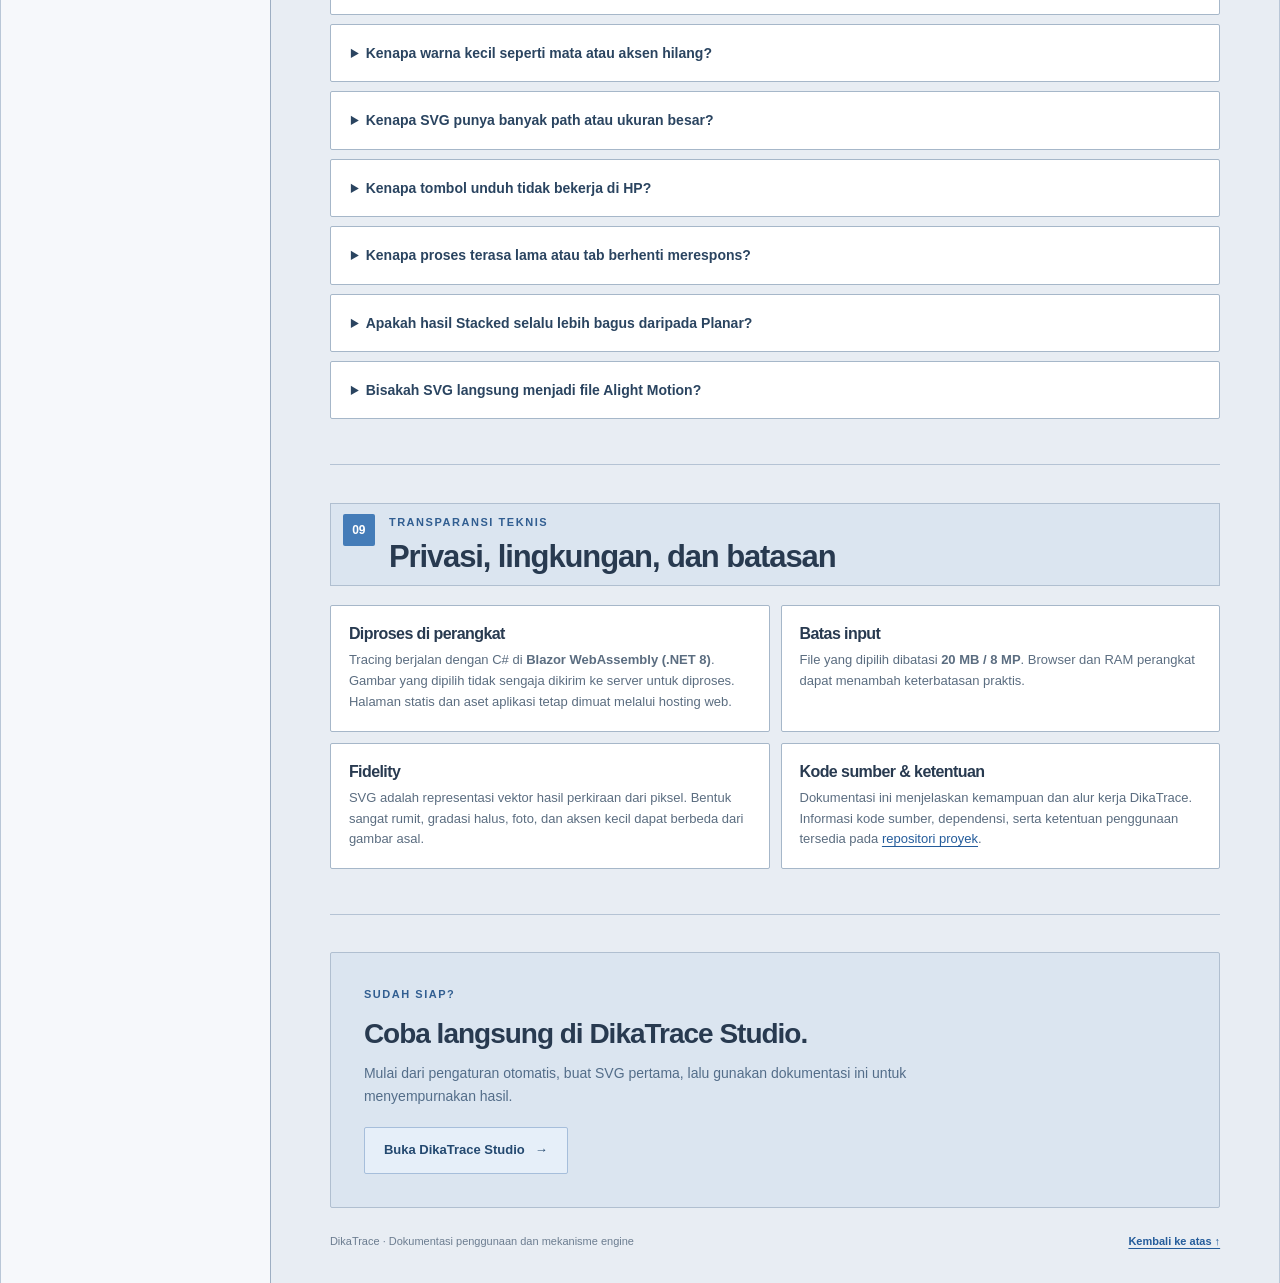
==== commit bc50725c: "docs: describe native SVG viewBox, bounded raster canvas and pan clamping instead of CSS zoom" ====
--- a/Vecto.Browser/wwwroot/docs/index.html
+++ b/Vecto.Browser/wwwroot/docs/index.html
@@ -158,7 +158,7 @@
         <div><strong>Ukuran & ViewBox</strong><span>Ukuran byte serta sistem koordinat SVG.</span></div>
         <div><strong>Waktu tracing</strong><span>Durasi tahap palet, segmentasi, batas, fitting.</span></div>
       </div>
-      <p>Mode A/B Original vs V3 menggunakan pembatas Before / After yang sama untuk membandingkan dua SVG pada posisi dan zoom identik. Zoom hingga 1000× memakai transformasi tampilan tanpa mengulang tracing, tetapi ketajaman raster asli tetap dibatasi resolusi sumber. Mode A/B juga memperlihatkan <strong>MAE RGB, IoU mask gelap, dan SSIM luminans lokal 8×8</strong> pada pratinjau berukuran terbatas. SSIM tersebut bukan perhitungan Gaussian SSIM standar. IoU mask hitam-putih juga tidak dapat menjelaskan semua perbedaan ilustrasi berwarna.</p>
+      <p>Mode A/B Original vs V3 menggunakan pembatas Before / After yang sama untuk membandingkan dua SVG pada posisi dan zoom identik. Zoom hingga 1000× tidak mengulang engine tracing: SVG diperbesar melalui <code>viewBox</code> agar tetap tajam, sementara JPG/PNG digambar ulang hanya pada area pratinjau, bukan sebagai tekstur raksasa. Kamera dikunci pada batas gambar untuk menghindari area kosong saat digeser. Ketajaman JPG/PNG tetap dibatasi resolusi piksel asli dan performa bergantung pada kemampuan browser/perangkat. Mode A/B juga memperlihatkan <strong>MAE RGB, IoU mask gelap, dan SSIM luminans lokal 8×8</strong> pada pratinjau berukuran terbatas. SSIM tersebut bukan perhitungan Gaussian SSIM standar. IoU mask hitam-putih juga tidak dapat menjelaskan semua perbedaan ilustrasi berwarna.</p>
     </section>
 
     <section id="tips" class="doc-section" data-section>
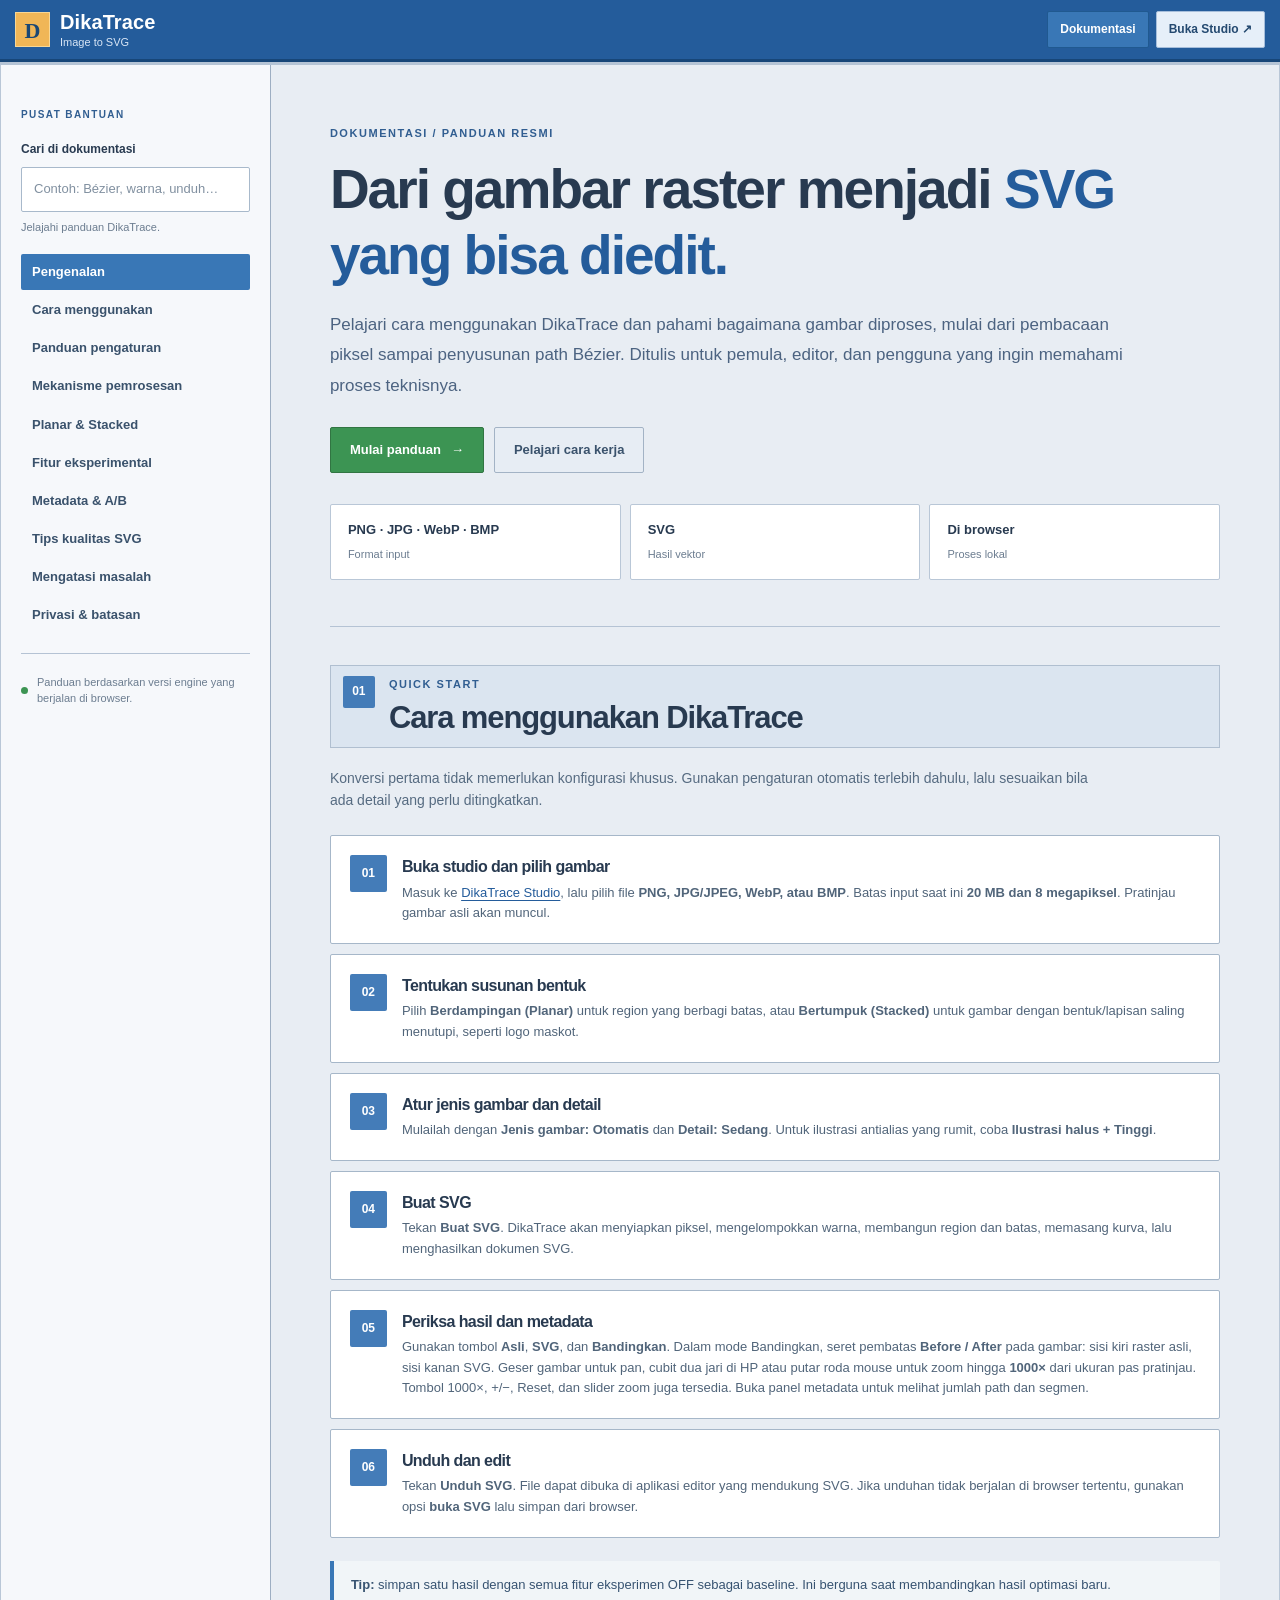
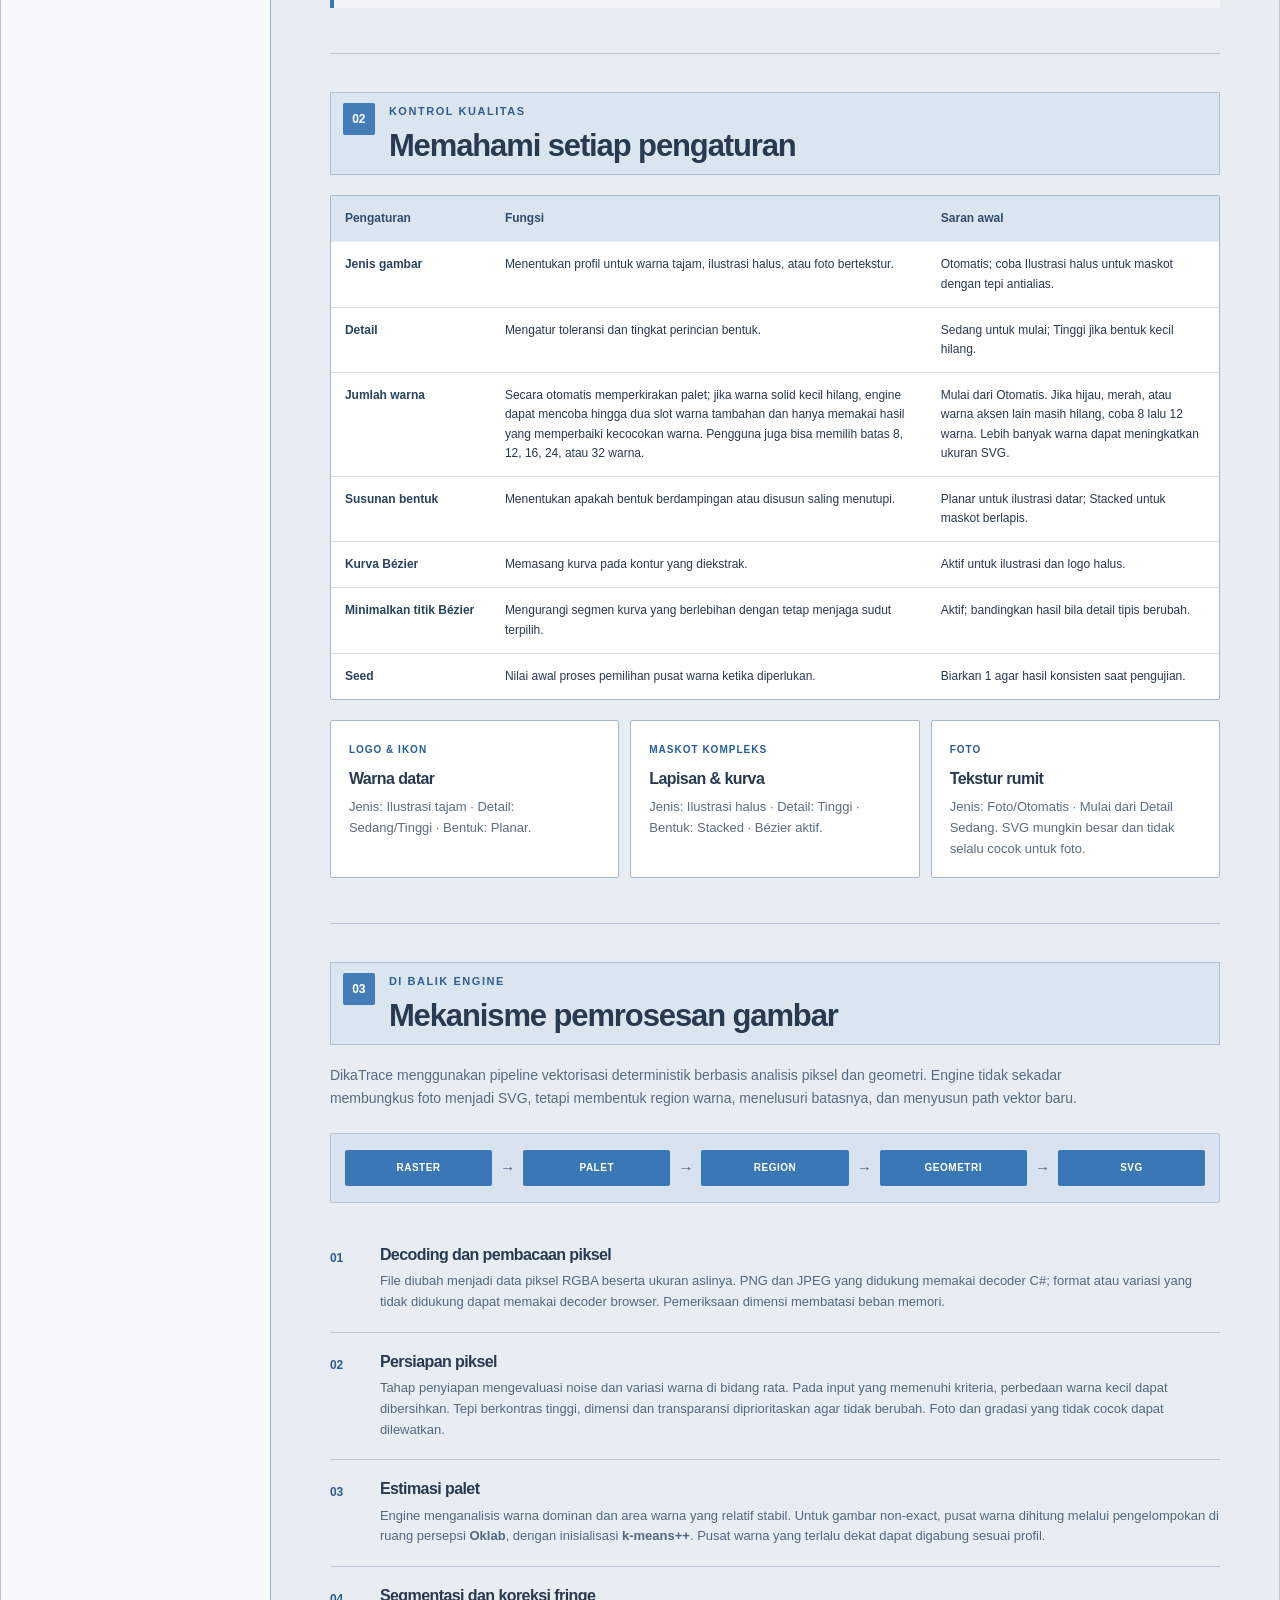
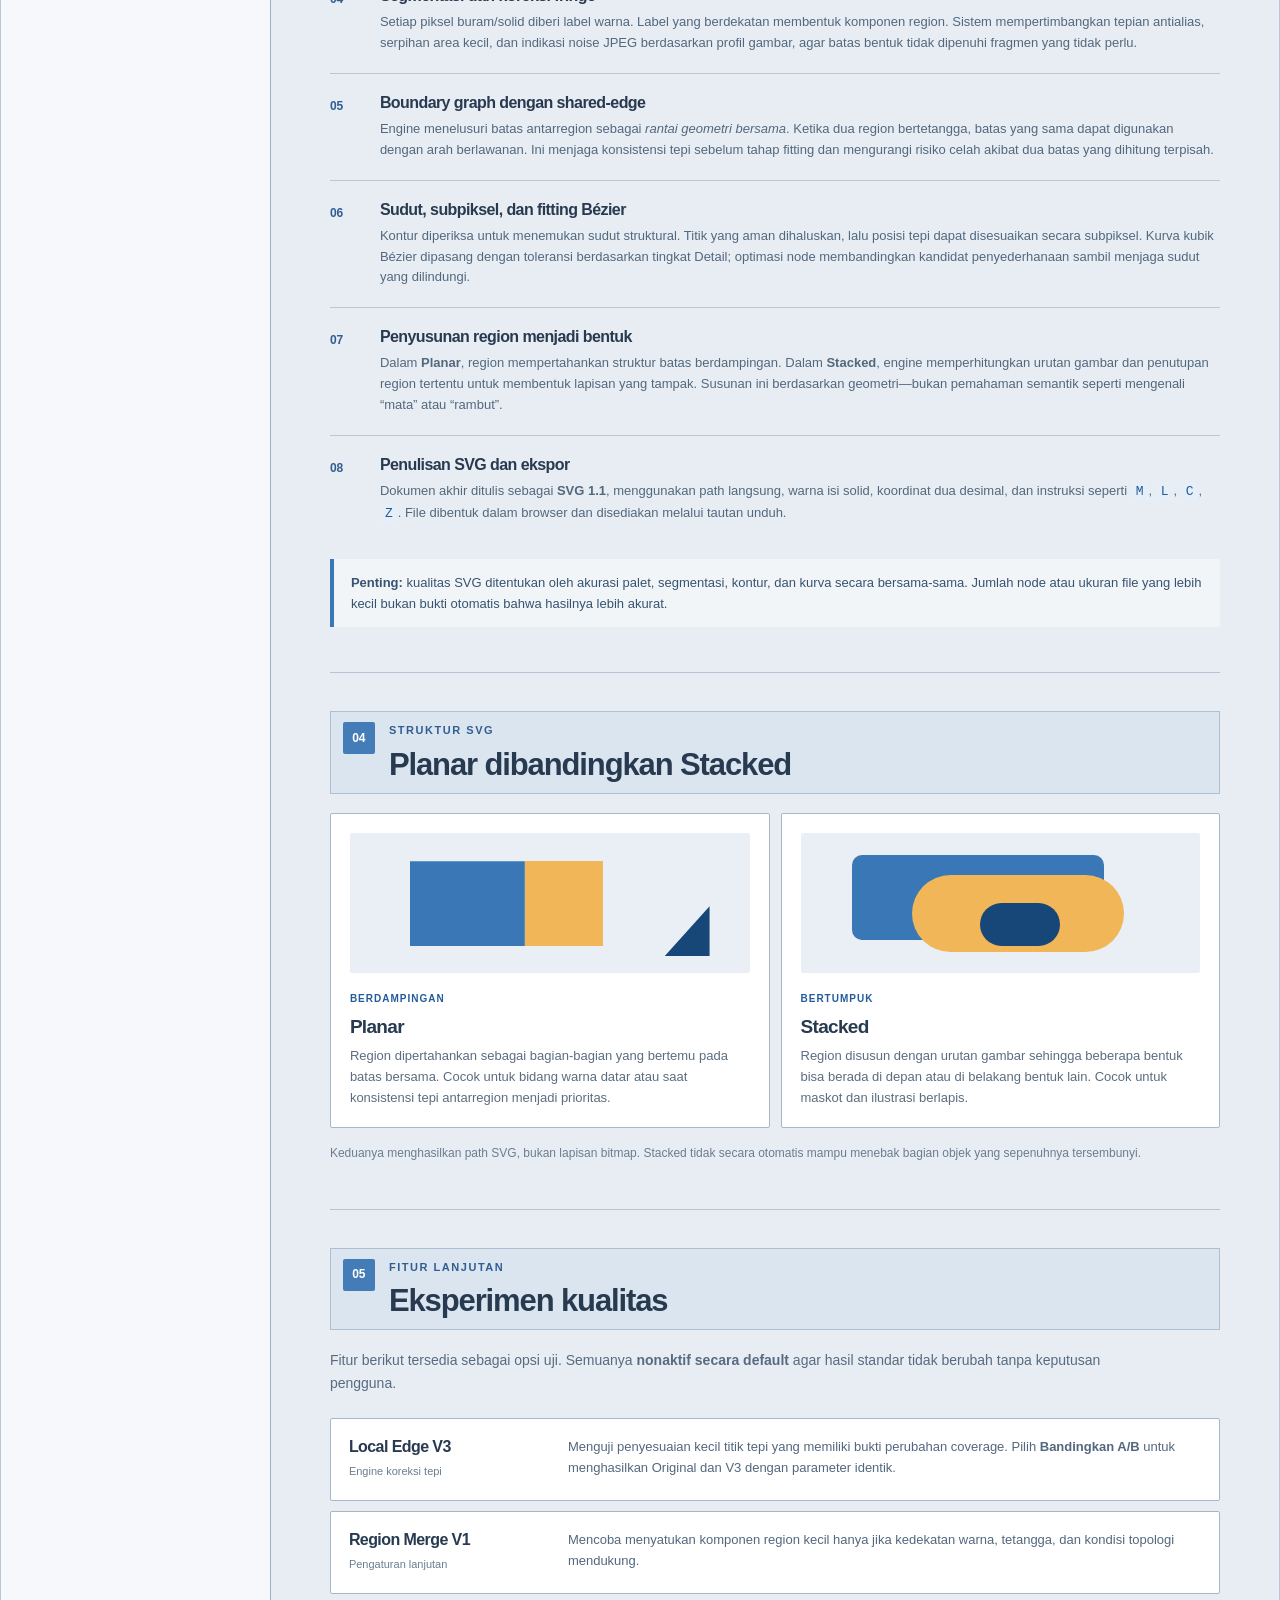
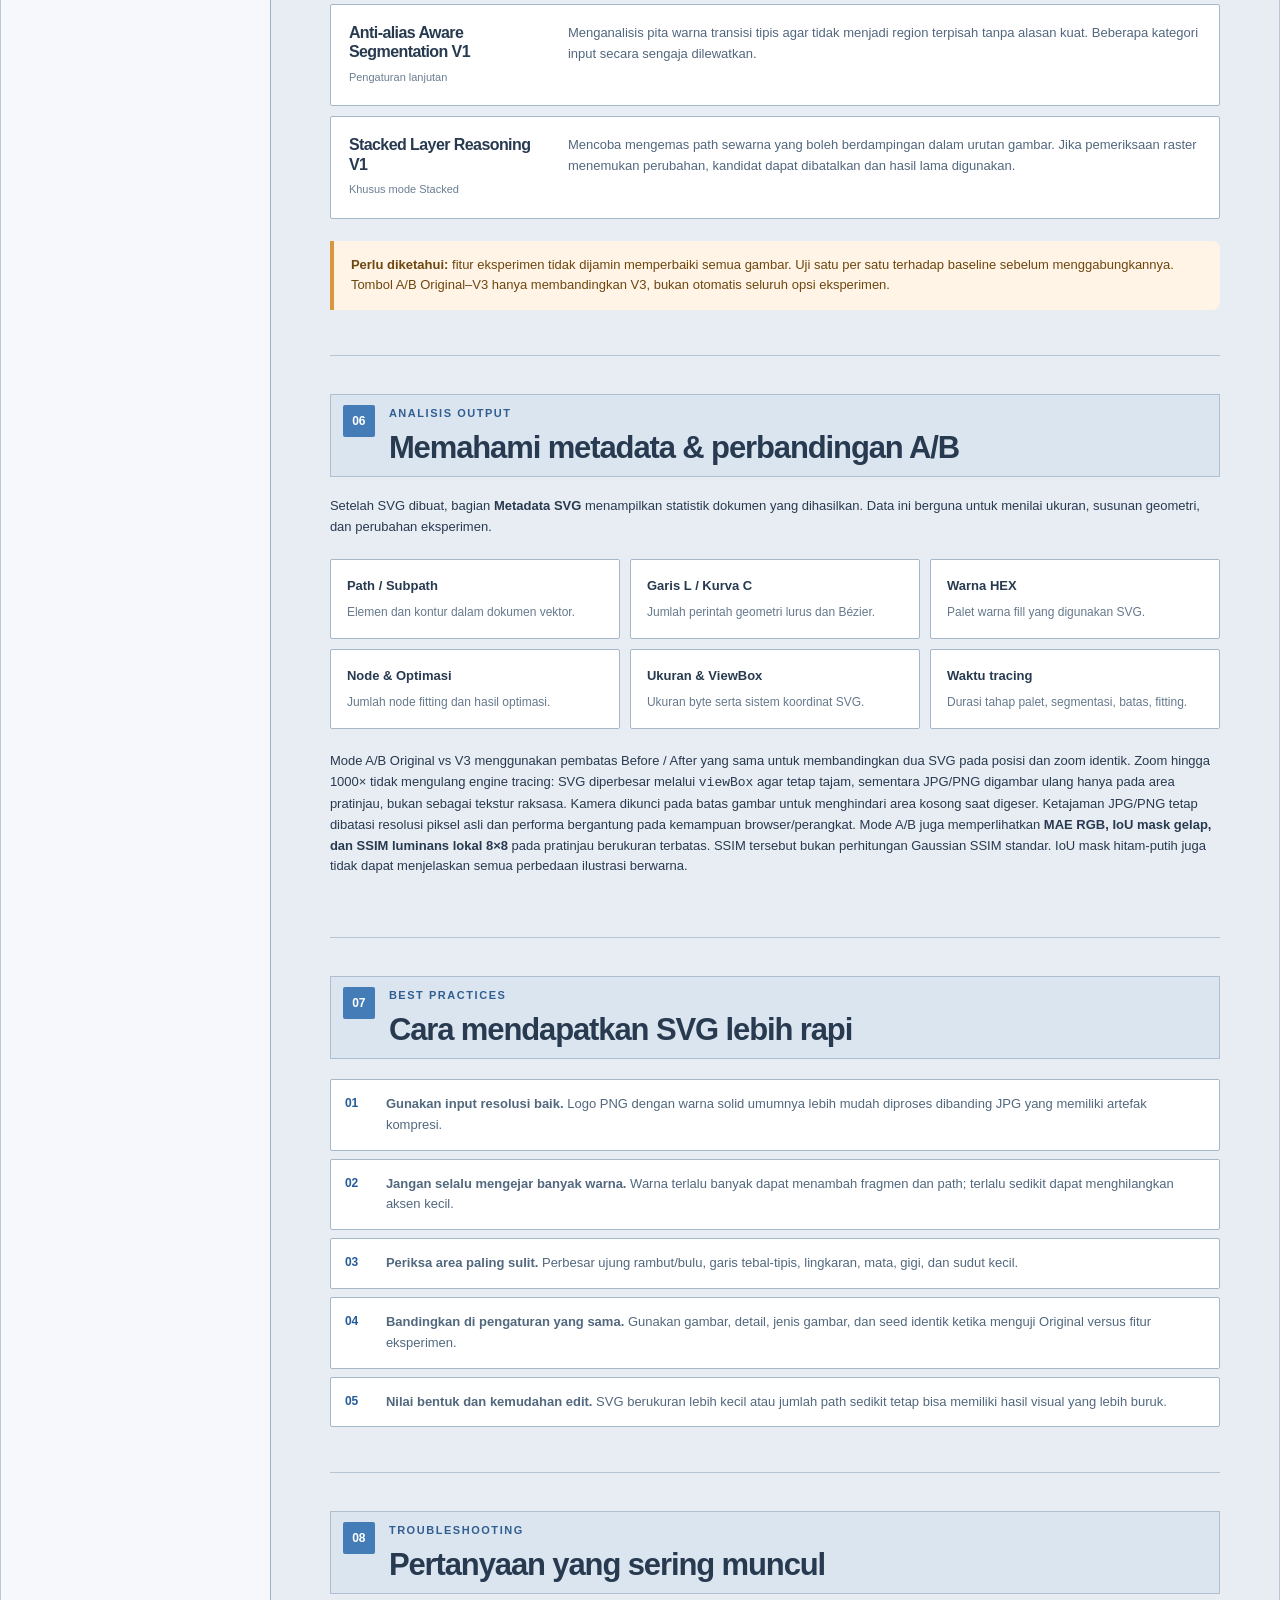
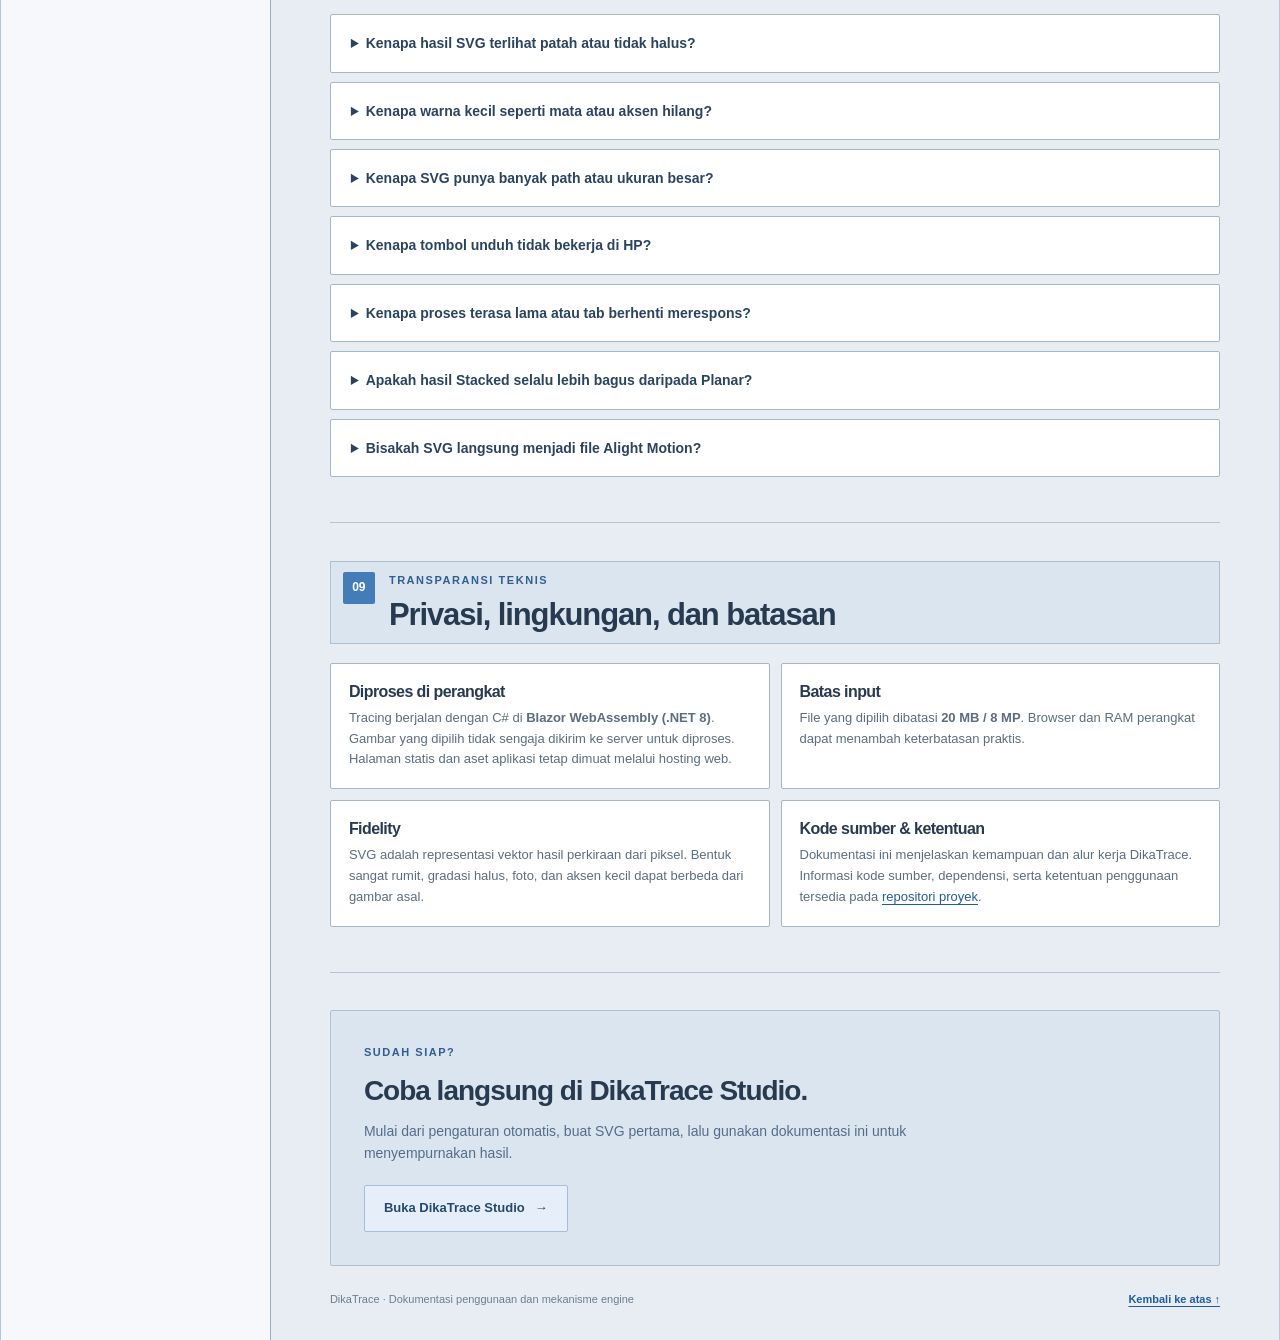
==== commit 83887c09: "docs: explain quality-gated automatic source ink retention and manual color-budget fallback" ====
--- a/Vecto.Browser/wwwroot/docs/index.html
+++ b/Vecto.Browser/wwwroot/docs/index.html
@@ -84,7 +84,7 @@
           <tbody>
             <tr><th scope="row">Jenis gambar</th><td>Menentukan profil untuk warna tajam, ilustrasi halus, atau foto bertekstur.</td><td>Otomatis; coba Ilustrasi halus untuk maskot dengan tepi antialias.</td></tr>
             <tr><th scope="row">Detail</th><td>Mengatur toleransi dan tingkat perincian bentuk.</td><td>Sedang untuk mulai; Tinggi jika bentuk kecil hilang.</td></tr>
-            <tr><th scope="row">Jumlah warna</th><td>Diestimasi otomatis dari warna yang cukup didukung piksel gambar.</td><td>Biarkan otomatis; terlalu banyak warna dapat memperbanyak region.</td></tr>
+            <tr><th scope="row">Jumlah warna</th><td>Secara otomatis memperkirakan palet; jika warna solid kecil hilang, engine dapat mencoba hingga dua slot warna tambahan dan hanya memakai hasil yang memperbaiki kecocokan warna. Pengguna juga bisa memilih batas 8, 12, 16, 24, atau 32 warna.</td><td>Mulai dari Otomatis. Jika hijau, merah, atau warna aksen lain masih hilang, coba 8 lalu 12 warna. Lebih banyak warna dapat meningkatkan ukuran SVG.</td></tr>
             <tr><th scope="row">Susunan bentuk</th><td>Menentukan apakah bentuk berdampingan atau disusun saling menutupi.</td><td>Planar untuk ilustrasi datar; Stacked untuk maskot berlapis.</td></tr>
             <tr><th scope="row">Kurva Bézier</th><td>Memasang kurva pada kontur yang diekstrak.</td><td>Aktif untuk ilustrasi dan logo halus.</td></tr>
             <tr><th scope="row">Minimalkan titik Bézier</th><td>Mengurangi segmen kurva yang berlebihan dengan tetap menjaga sudut terpilih.</td><td>Aktif; bandingkan hasil bila detail tipis berubah.</td></tr>
@@ -176,7 +176,7 @@
       <div class="section-heading"><span class="section-number">08</span><div><p class="eyebrow">TROUBLESHOOTING</p><h2>Pertanyaan yang sering muncul</h2></div></div>
       <div class="faq">
         <details><summary>Kenapa hasil SVG terlihat patah atau tidak halus?</summary><p>Coba aktifkan Kurva Bézier, naikkan Detail, dan periksa apakah input terlalu kecil atau terkompresi. Jangan langsung mengaktifkan semua eksperimen sekaligus.</p></details>
-        <details><summary>Kenapa warna kecil seperti mata atau aksen hilang?</summary><p>Palet otomatis mengutamakan warna yang memiliki dukungan cukup pada sumber. Warna dengan area sangat kecil atau tercampur noise bisa terwakili oleh warna lain. Coba input PNG yang lebih bersih dan bandingkan mode Ilustrasi halus/Tinggi; tidak ada jaminan setiap warna kecil dipertahankan.</p></details>
+        <details><summary>Kenapa warna kecil seperti mata atau aksen hilang?</summary><p>Palet otomatis mengutamakan warna yang memiliki dukungan cukup pada sumber. Warna dengan area sangat kecil atau tercampur noise bisa terwakili oleh warna lain. DikaTrace mencoba melindungi warna solid yang memang ada di sumber. Jika masih hilang, pada <strong>Batas warna SVG</strong> pilih 8 atau 12 warna, lalu tekan Buat SVG ulang. Coba input PNG bersih dan bandingkan mode Ilustrasi halus/Tinggi; tidak ada jaminan setiap warna kecil dipertahankan.</p></details>
         <details><summary>Kenapa SVG punya banyak path atau ukuran besar?</summary><p>Gambar rumit memiliki lebih banyak region dan batas. Jumlah path juga dipengaruhi mode Planar/Stacked. Lihat angka segmen L/C dan hasil render, bukan hanya ukuran berkas.</p></details>
         <details><summary>Kenapa tombol unduh tidak bekerja di HP?</summary><p>Coba tautan cadangan <strong>Buka SVG lalu simpan lewat browser</strong>. Beberapa WebView membatasi unduhan dari blob URL. Browser Chrome/Firefox terbaru biasanya lebih kompatibel.</p></details>
         <details><summary>Kenapa proses terasa lama atau tab berhenti merespons?</summary><p>Tracing dan perakitan SVG mengonsumsi CPU dan memori perangkat yang digunakan. Coba input lebih kecil, Detail Sedang, atau kurangi kompleksitas gambar. Pemrosesan lokal tidak otomatis berarti instan.</p></details>
